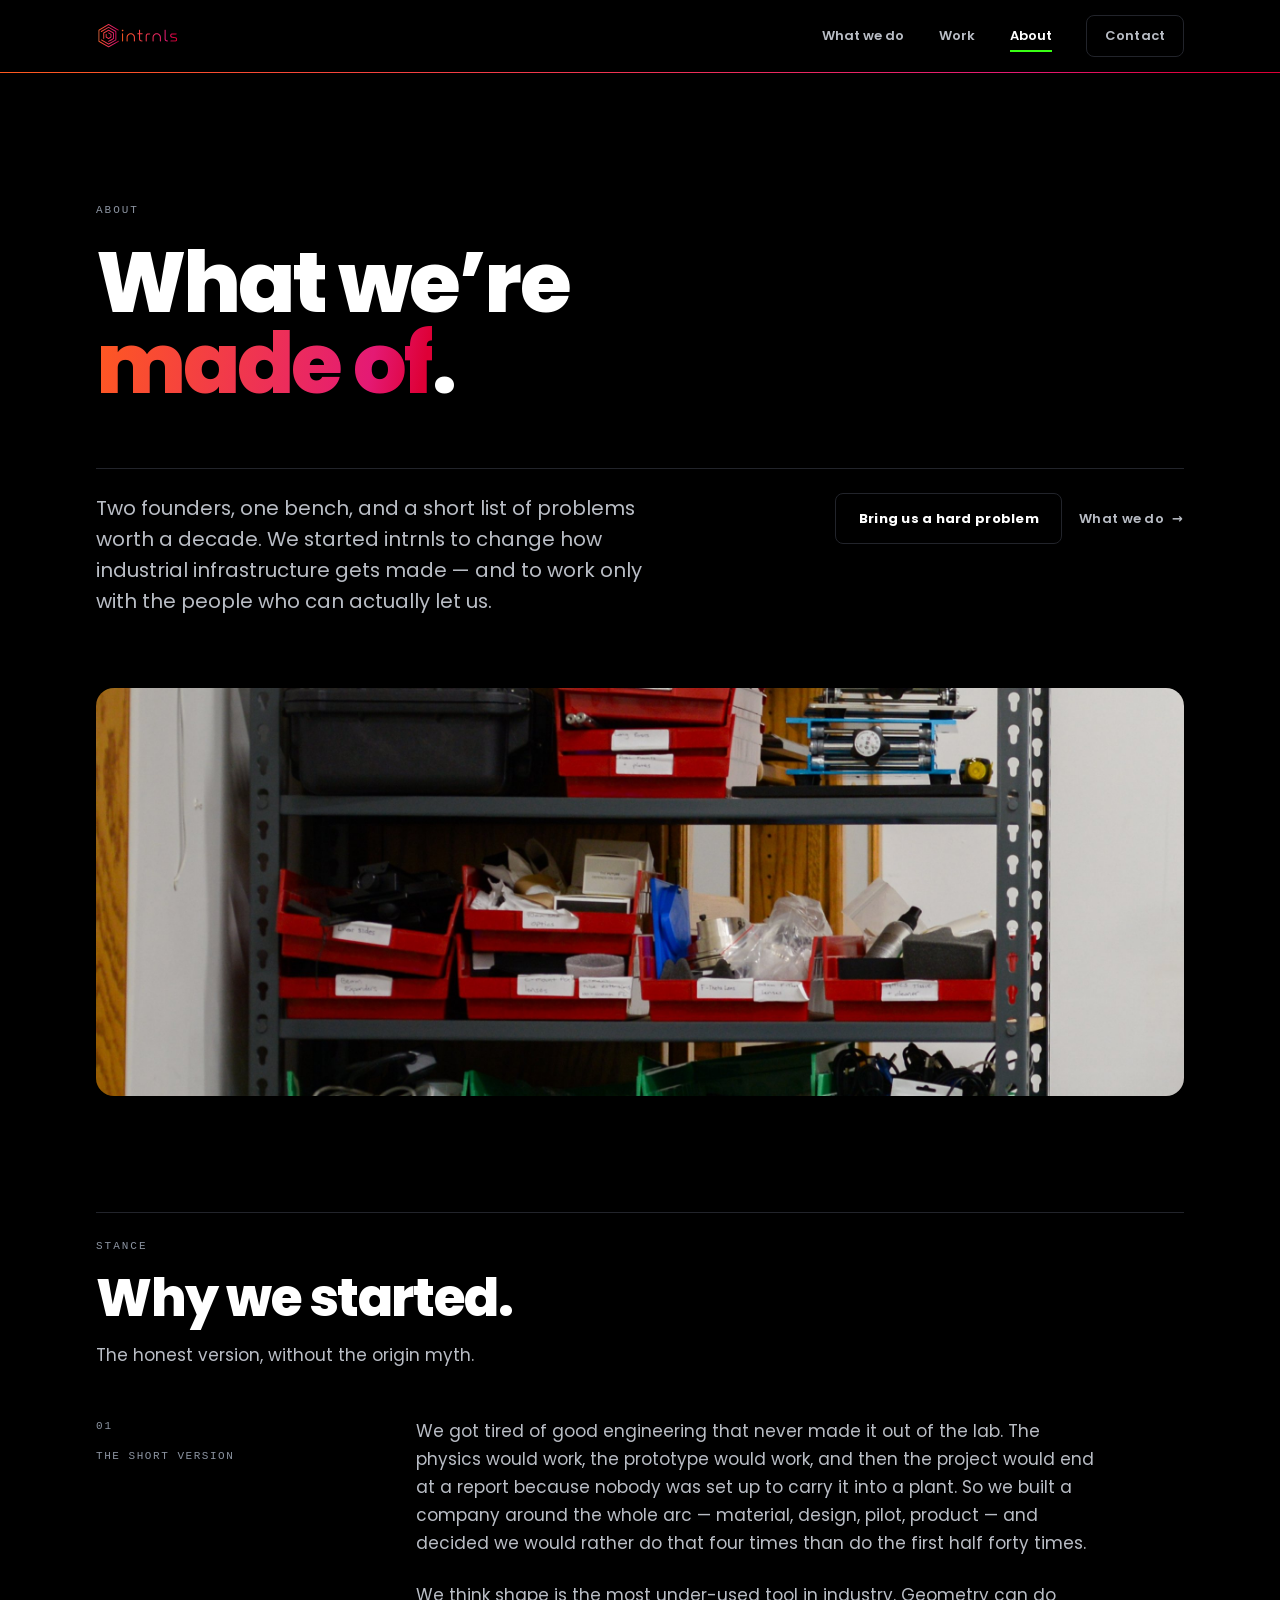
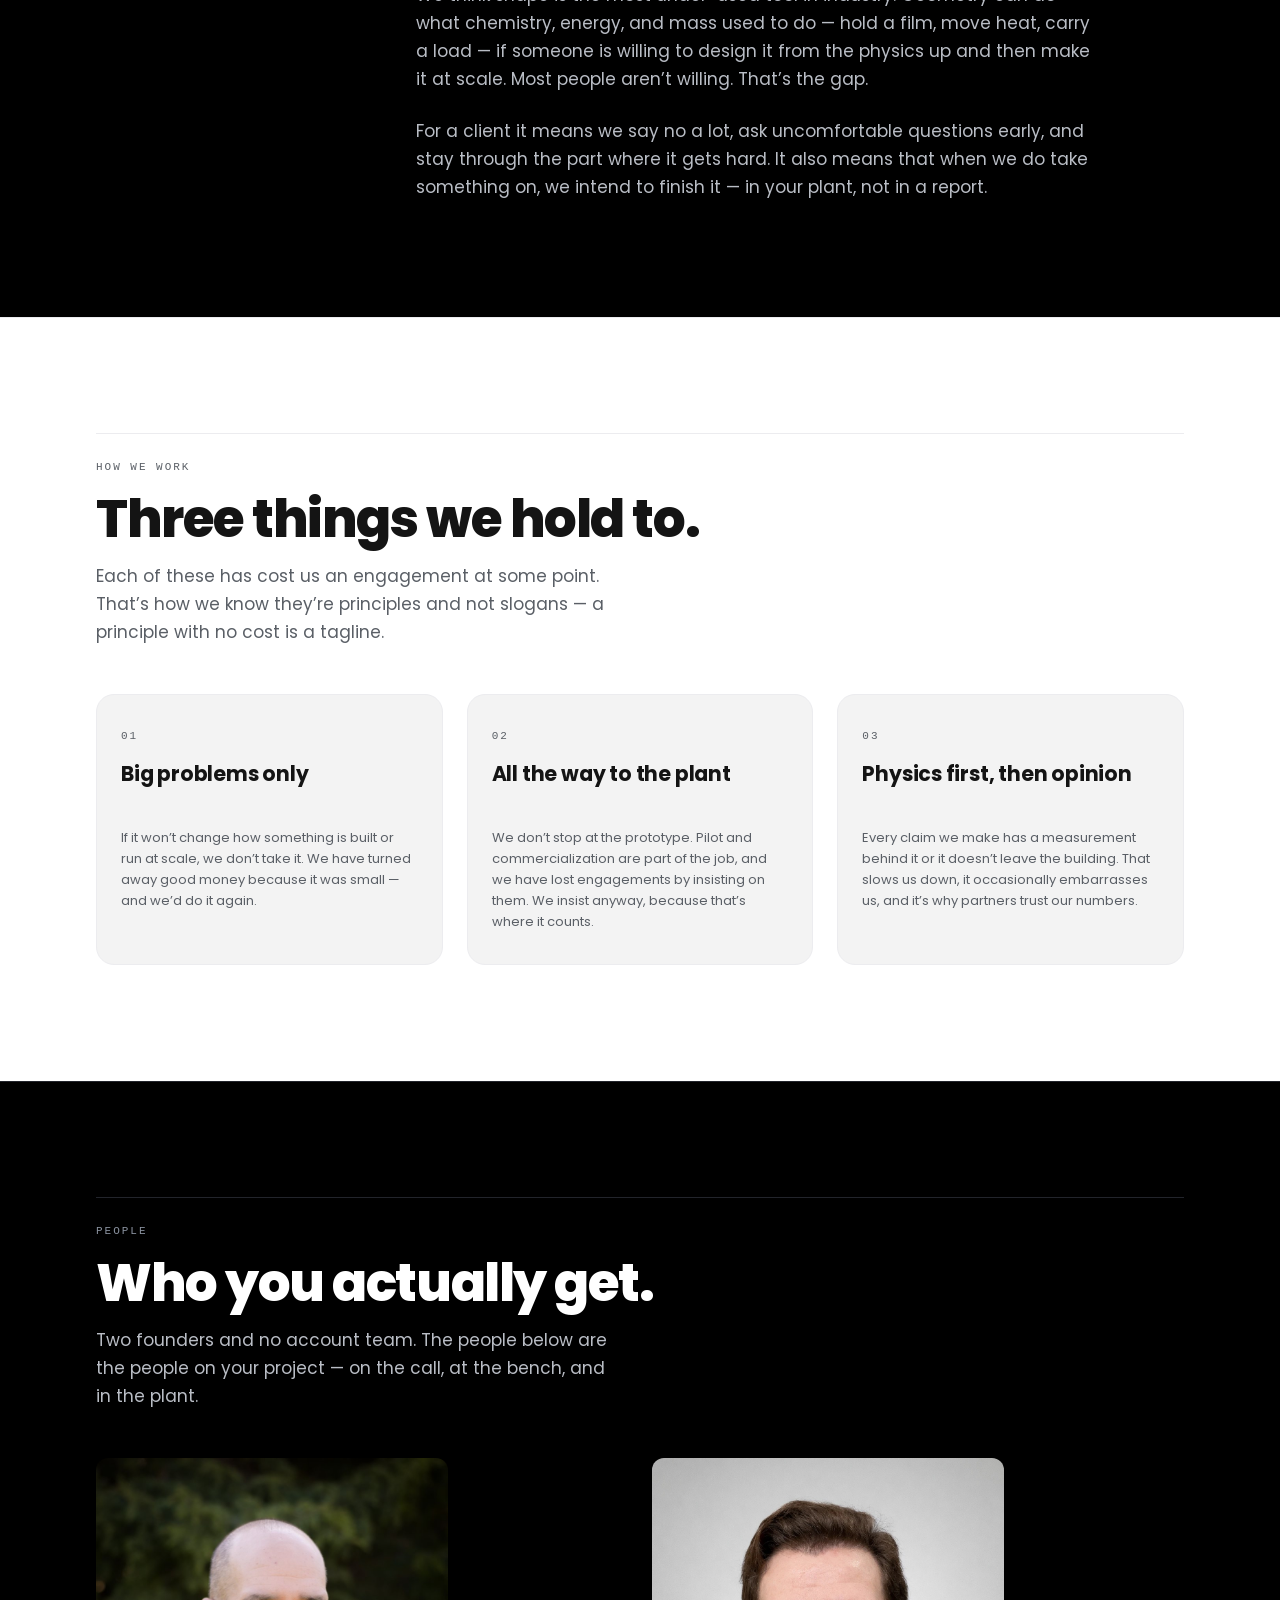
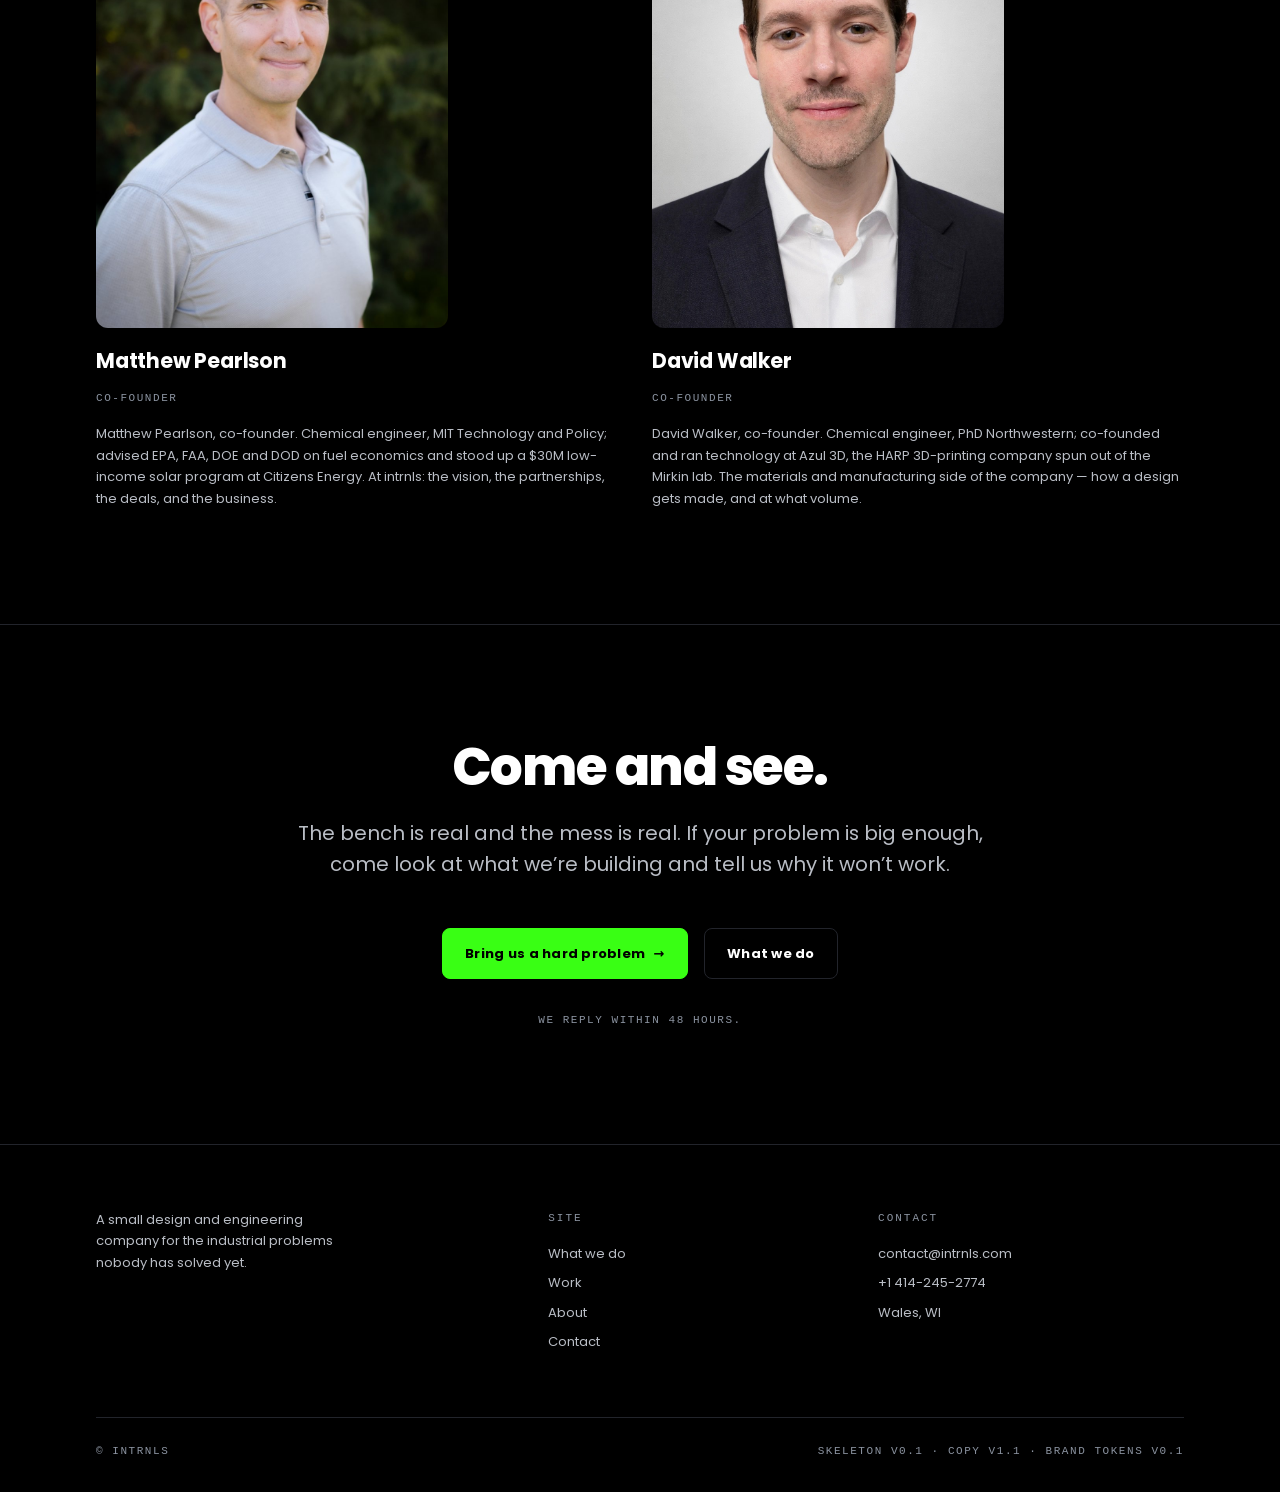
==== web/about.html @ 1e553afd "Initial commit: intrnls.com marketing site, split from printfoam/printer-hacking Split out on 2026-0" ====
<!doctype html>
<html lang="en" data-ground="lab">
<head>
<meta charset="utf-8">
<meta name="viewport" content="width=device-width, initial-scale=1">
<title data-slot="page-title">About — intrnls</title>
<meta name="description" data-slot="meta-description" content="intrnls is a two-founder design and engineering company in Wisconsin. We exist to change how industrial infrastructure is made, one very hard problem at a time.">
<!-- OPEN GRAPH, per-page half. Mirrors the <title> and the meta description
     directly above, word for word: two sources for one sentence drift apart, and
     the link preview is the copy nobody re-reads. The shared half (og:image,
     og:type, twitter:card) is in the include below.
     ⚠ og:url is ABSOLUTE and the domain is an ASSUMPTION — see the include. -->
<meta property="og:title" content="About — intrnls">
<meta property="og:description" content="intrnls is a two-founder design and engineering company in Wisconsin. We exist to change how industrial infrastructure is made, one very hard problem at a time.">
<meta property="og:url" content="https://intrnls.com/about.html">
<!-- @include:head-common -->
<!-- GENERATED BLOCK — edits here are overwritten. One source:
     web/_include/head-common.html, then  python3 web/_include/sync.py  .
     Per-page <title> and <meta name="description"> live in the page ABOVE the
     marker, because they are per-page by definition. -->
<meta name="color-scheme" content="dark light">

<!-- OPEN GRAPH — LIVE as of 2026-08-20. The card is real art now (img/og-card.jpg,
     1200x630: the same bench photograph as the Home hero, cropped to 1.91:1), so the
     block is no longer a claim we cannot stand behind.
     SPLIT, deliberately: og:title / og:description / og:url are PER PAGE and live in
     each page's <head> ABOVE the include marker, next to <title> and
     <meta name="description">, which they mirror word for word. Only the parts that
     are genuinely the same on every page are here. Do not move the per-page half into
     this partial — every page would then share Home's title in every link preview.
     ⚠ ABSOLUTE URL, UNCONFIRMED DOMAIN. og:image and og:url must be absolute — a
     relative path is not fetchable by Slack, iMessage or LinkedIn. We do not have a
     domain yet; https://intrnls.com/ is the assumption. If the site ships anywhere
     else, THESE MUST BE CORRECTED — here and in the og:url on all six pages
     (grep -rn 'https://intrnls.com' web/) — or every link preview breaks. -->
<meta property="og:type" content="website">
<meta property="og:site_name" content="intrnls">
<meta property="og:locale" content="en_US">
<meta property="og:image" content="https://intrnls.com/img/og-card.jpg">
<meta property="og:image:width" content="1200">
<meta property="og:image:height" content="630">
<meta property="og:image:alt" content="Close-up of a bench rig: a white flexible shaft coupling joins a polished steel shaft to a stack of precision bearings, a green circuit board out of focus behind.">
<meta name="twitter:card" content="summary_large_image">

<!-- Favicon: the real mark (Artboard 5, operator-supplied 2026-08-20), replacing
     the placeholder gradient tile. Browser chrome, not a page surface, so it
     does not count against the one-logo-per-surface rule. External file (not
     inlined like the header lockup) — no currentColor need, it never sits on
     the page's own background. -->
<link rel="icon" type="image/svg+xml" href="img/favicon.svg">

<!-- One line, deliberately blocking and inline: marks the document as scripted BEFORE
     first paint, so the CSS can show a working stacked nav (instead of a Menu button
     that does nothing) when JavaScript is off. Nothing else runs inline. -->
<script>document.documentElement.classList.add('js')</script>

<!-- Tokens first, site second. tokens.css is a VERBATIM sync of brand/tokens.css —
     re-sync it, never edit it here. site.css declares no palette of its own. -->
<link rel="stylesheet" href="css/tokens.css">
<link rel="stylesheet" href="css/site.css">
<link rel="preload" as="font" type="font/woff2" href="fonts/poppins-latin-800.woff2" crossorigin>

<!-- The site's only global script: the mobile menu. Deferred, and nothing on any page
     needs it to render, read or be navigated. -->
<script src="js/site.js" defer></script>
<!-- /@include:head-common -->
</head>

<!--
  ===========================================================================
  intrnls.com — ABOUT. Art direction: web/README.md.
  GROUND: Lab (black) — an assertion of stance, and portraits are dramatic on
  black (§2). ONE gradient moment: the hero headline. ONE ground flip: the
  "How we work" band (Cashmere) — it is the page's breath and the one section
  that is read rather than looked at. ONE filled green: the CTA button.

  THE HONESTY RULE (§7): the PORTRAITS are still FACT slots and stay visibly
  reserved — a stock portrait on an About page is the most embarrassing possible
  version of this mistake. The two NAMES and ROLES are no longer reserved: copy
  deck v1.1 states both inside the bios it wrote, so they are the deck's facts,
  not stand-ins. See the comment above the People grid.
  ===========================================================================
-->
<body>

<!-- @include:header nav=about -->
<!-- GENERATED BLOCK — edits here are overwritten. The one source for the skip link,
     the header and the primary nav is web/_include/header.html; change it there and
     run  python3 web/_include/sync.py  to push it into every page. -->
<a class="skip" href="#main">Skip to content</a>

<header class="site-head">
  <div class="container head-bar">
    <!-- THE ONE LOGO ON THIS SURFACE. Real lockup, operator-supplied 2026-08-20
         (intrnls_logos.zip, Artboard 3) — replaces the typeset stand-in. Inlined
         (not <img src>) because its keyline stroke is set to currentColor so ONE
         file works on both Lab and Cashmere headers: .brand sets color:var(--fg),
         the SVG inherits it, no second asset or CSS toggle needed. Source of
         record + the other 4 artboards: design/incoming-photos/logos-source/.
         svg is aria-hidden — the parent link's aria-label carries the accessible
         name, so nothing announces the mark twice. -->
    <a class="brand" href="index.html" aria-label="intrnls — home" data-nav="home"><svg aria-hidden="true" xmlns="http://www.w3.org/2000/svg" xmlns:xlink="http://www.w3.org/1999/xlink" viewBox="0 0 540 180"><defs><style>.cls-1{fill:none;stroke-width:0px}.cls-2{clip-path:url(#clippath-1)}.cls-3{fill:url(#New_Gradient_Swatch_1-2);stroke-width:7px}.cls-3,.cls-4{stroke:currentColor;stroke-miterlimit:10}.cls-4{fill:url(#New_Gradient_Swatch_1);stroke-width:4px}.cls-5{clip-path:url(#clippath)}</style><clipPath id="clippath"><path class="cls-1" d="M80.93,13.14c-.52,0-1.04.13-1.5.4L17.08,49.54c-.93.53-1.5,1.53-1.5,2.6v72c0,1.07.57,2.06,1.5,2.6l62.35,36c.91.53,2.09.53,3,0l62.35-36c1.43-.83,1.93-2.67,1.1-4.1-.83-1.43-2.66-1.93-4.1-1.1l-60.85,35.13-59.35-34.27V53.87l59.35-34.27,60.85,35.13c1.43.83,3.27.33,4.1-1.1.83-1.43.33-3.27-1.1-4.1L82.43,13.54c-.46-.27-.98-.4-1.5-.4ZM34.17,112.11c-.26,0-.52.04-.78.1-.77.21-1.42.7-1.82,1.4-.83,1.43-.33,3.27,1.1,4.1l46.77,27c.91.53,2.09.53,3,0l46.77-27c.93-.53,1.5-1.53,1.5-2.6v-54c0-1.07-.57-2.06-1.5-2.6l-46.77-27c-.93-.54-2.07-.53-3,0l-46.77,27c-1.43.83-1.93,2.67-1.1,4.1.4.69,1.05,1.19,1.82,1.4.77.21,1.58.1,2.27-.3l45.27-26.13,43.77,25.27v50.54l-43.77,25.27-45.27-26.13c-.46-.27-.98-.4-1.5-.4ZM80.93,55.58l28.18,16.27v32.54l-29.68,17.13c-1.43.83-1.93,2.67-1.1,4.1.53.93,1.53,1.5,2.6,1.5.52,0,1.04-.14,1.49-.4h0s31.18-18,31.18-18c.93-.53,1.5-1.53,1.5-2.6v-36c0-1.07-.57-2.06-1.5-2.6l-31.18-18c-.93-.54-2.07-.53-3,0l-31.18,18c-.93.53-1.5,1.53-1.5,2.6v36c0,1.65,1.35,3,3,3s3-1.35,3-3v-34.27l28.18-16.27ZM65.35,76.09c-1.65,0-3,1.35-3,3v18c0,1.07.57,2.06,1.5,2.6l15.59,9c.91.53,2.09.53,3,0l15.59-9c.93-.53,1.5-1.53,1.5-2.6v-18c0-1.07-.57-2.06-1.5-2.6l-15.59-9c-1.43-.83-3.27-.33-4.1,1.1-.4.69-.51,1.5-.3,2.28.21.77.7,1.42,1.4,1.82l14.09,8.13v14.54l-12.59,7.27-12.59-7.27v-16.27c0-1.65-1.35-3-3-3Z"/></clipPath><linearGradient id="New_Gradient_Swatch_1" x1="12.58" y1="87.94" x2="149.02" y2="87.94" gradientUnits="userSpaceOnUse"><stop offset="0" stop-color="#ff5a1f"/><stop offset=".8" stop-color="#e41a74"/><stop offset=".95" stop-color="#de0037"/></linearGradient><clipPath id="clippath-1"><path class="cls-1" d="M390.42,79.39c2.79,0,5.45.54,7.89,1.62,2.39,1.05,4.5,2.49,6.28,4.27s3.22,3.9,4.27,6.28c1.07,2.44,1.62,5.1,1.62,7.89v23.4c0,.91.31,1.62,1.01,2.32s1.42,1.02,2.33,1.02c.99,0,1.74-.31,2.45-1.01.7-.7,1.01-1.42,1.01-2.33v-23.4c0-3.73-.71-7.26-2.11-10.49-1.42-3.26-3.35-6.12-5.75-8.52-2.39-2.39-5.26-4.33-8.52-5.75-3.22-1.4-6.75-2.11-10.48-2.11s-7.14.71-10.37,2.11c-3.26,1.42-6.12,3.35-8.52,5.75-2.4,2.4-4.33,5.26-5.75,8.52-1.4,3.22-2.11,6.75-2.11,10.48v23.4c0,.91.31,1.62,1.01,2.32s1.42,1.02,2.33,1.02c.97,0,1.69-.3,2.35-.98.69-.71.99-1.44.99-2.36v-23.4c0-2.8.54-5.46,1.62-7.89,1.05-2.39,2.49-4.5,4.27-6.28,1.78-1.78,3.93-3.22,6.37-4.28,2.47-1.07,5.1-1.61,7.81-1.61ZM335.94,73.19c-2.17,0-4.29.42-6.29,1.24-2.03.83-3.75,1.98-5.27,3.5-1.52,1.52-2.67,3.25-3.5,5.27-.82,2-1.24,4.12-1.24,6.29v33.36c0,.91.31,1.62,1.01,2.32s1.42,1.02,2.33,1.02c.97,0,1.69-.3,2.35-.98.69-.71.99-1.44.99-2.36v-33.36c0-2.39.9-4.62,2.67-6.63l.31-.31c2.01-1.78,4.24-2.68,6.64-2.68h8.88c.93,0,1.66-.31,2.36-.99.67-.66.98-1.38.98-2.35s-.3-1.69-.98-2.35c-.71-.69-1.44-.99-2.36-.99h-8.88ZM223.38,79.39c2.79,0,5.45.54,7.89,1.62,2.39,1.05,4.5,2.49,6.28,4.27s3.22,3.9,4.27,6.28c1.07,2.44,1.62,5.1,1.62,7.89v23.4c0,.91.31,1.62,1.01,2.32s1.42,1.02,2.33,1.02c.99,0,1.74-.31,2.45-1.01.7-.7,1.01-1.42,1.01-2.33v-23.4c0-3.73-.71-7.26-2.11-10.49-1.42-3.26-3.35-6.12-5.75-8.52-2.39-2.39-5.26-4.33-8.52-5.75-3.22-1.4-6.75-2.11-10.48-2.11s-7.14.71-10.37,2.11c-3.26,1.42-6.12,3.35-8.52,5.75-2.4,2.4-4.33,5.26-5.75,8.52-1.4,3.22-2.11,6.75-2.11,10.48v23.4c0,.91.31,1.62,1.01,2.32s1.42,1.02,2.33,1.02c.97,0,1.69-.3,2.35-.98.69-.71.99-1.44.99-2.36v-23.4c0-2.8.54-5.46,1.62-7.89,1.05-2.39,2.49-4.5,4.27-6.28,1.78-1.78,3.93-3.22,6.37-4.28,2.47-1.07,5.1-1.61,7.81-1.61ZM170.82,72.59c-.97,0-1.69.3-2.35.98-.68.71-.99,1.47-.99,2.48v46.8c0,.93.31,1.66.99,2.36.66.68,1.38.98,2.35.98.91,0,1.62-.31,2.33-1.01.7-.7,1.01-1.42,1.01-2.33v-46.8c0-.99-.31-1.74-1.02-2.45-.7-.7-1.42-1.01-2.32-1.01ZM170.82,48.47c-1.65,0-2.93.5-4.03,1.58-1.08,1.06-1.59,2.3-1.59,3.92s.51,2.9,1.61,4c1.1,1.1,2.38,1.62,4.01,1.62,1.55,0,2.78-.51,3.88-1.62,1.1-1.1,1.62-2.37,1.62-4s-.5-2.86-1.59-3.92c-1.1-1.08-2.35-1.58-3.91-1.58ZM481.97,118.91c-.91,0-1.62.31-2.33,1.01-.7.7-1.01,1.46-1.01,2.45,0,.91.31,1.62,1.01,2.32s1.42,1.02,2.33,1.02h25.56c1.95,0,3.76-.36,5.55-1.11,1.77-.74,3.34-1.8,4.7-3.15,1.35-1.35,2.36-2.87,3.07-4.65.72-1.8,1.07-3.59,1.07-5.48s-.31-3.52-.91-5.12c-.61-1.6-1.47-3.04-2.55-4.28-1.07-1.23-2.37-2.25-3.87-3.05-1.5-.8-3.18-1.34-4.99-1.6l-19.8-2.42c-1.74-.29-3.28-1.14-4.44-2.45-1.21-1.35-1.84-3.03-1.84-4.85,0-2.05.79-3.92,2.29-5.42,1.49-1.49,3.37-2.28,5.41-2.28h23.76c1.01,0,1.78-.31,2.48-.99.68-.66.98-1.38.98-2.35s-.3-1.69-.98-2.35c-.71-.69-1.47-.99-2.48-.99h-23.76c-1.99,0-3.87.37-5.59,1.1-1.72.73-3.24,1.76-4.5,3.06-1.3,1.33-2.36,2.91-3.15,4.68-.76,1.7-1.14,3.56-1.14,5.54,0,1.8.3,3.49.9,5.03.61,1.58,1.46,2.95,2.58,4.21,1.13,1.26,2.48,2.33,4.01,3.18,1.49.82,3.04,1.31,4.75,1.5,3.1.41,6.37.83,9.89,1.26,3.53.44,6.82.86,9.86,1.26l.13.02c1.73.29,3.27,1.14,4.43,2.44,1.21,1.36,1.85,3.04,1.85,4.85,0,2.05-.77,3.9-2.23,5.35-1.46,1.46-3.35,2.23-5.47,2.23h-25.56ZM444.42,48.47c-.93,0-1.66.31-2.36.99-.68.66-.98,1.38-.98,2.35v57.6c0,2.26.42,4.31,1.27,6.29.86,1.98,2.04,3.74,3.52,5.22,1.48,1.48,3.24,2.67,5.21,3.52,1.98.86,4.03,1.27,6.29,1.27h2.4c.97,0,1.69-.3,2.35-.98.69-.71.99-1.44.99-2.36,0-1.01-.31-1.78-.99-2.49-.65-.67-1.38-.97-2.35-.97h-2.4c-2.57,0-4.91-.94-6.75-2.72-1.88-1.81-2.87-4.16-2.87-6.78v-57.6c0-.99-.29-1.72-.96-2.39-.66-.66-1.4-.95-2.39-.95ZM268.98,72.59c-.91,0-1.62.31-2.33,1.01-.7.7-1.01,1.46-1.01,2.45,0,.91.31,1.62,1.01,2.32s1.42,1.02,2.33,1.02h7.58v30.02c0,2.23.43,4.34,1.27,6.29.85,1.97,2.03,3.7,3.49,5.13,1.49,1.45,3.25,2.63,5.24,3.49,1.98.86,4.03,1.27,6.29,1.27h3c.99,0,1.72-.29,2.39-.96.66-.66.95-1.4.95-2.38,0-.93-.31-1.66-.99-2.37-.65-.67-1.38-.97-2.35-.97h-3c-2.6,0-4.93-.96-6.74-2.77-1.81-1.8-2.76-4.13-2.76-6.73v-30.02h13.22c.97,0,1.69-.3,2.35-.98.69-.71.99-1.44.99-2.36,0-1.01-.31-1.78-.99-2.48-.65-.67-1.38-.98-2.35-.98h-13.22v-20.78c0-.97-.3-1.69-.98-2.35-.71-.68-1.47-.99-2.48-.99-.93,0-1.66.31-2.36.99-.68.66-.98,1.38-.98,2.35v20.78h-7.58Z"/></clipPath><linearGradient id="New_Gradient_Swatch_1-2" x1="160.51" y1="87.33" x2="526.6" y2="87.33" xlink:href="#New_Gradient_Swatch_1"/></defs><g class="cls-5"><rect class="cls-4" x="12.58" y="10.68" width="136.44" height="154.52"/></g><g class="cls-2"><rect class="cls-3" x="160.51" y="29.45" width="366.09" height="115.77"/></g></svg></a>

    <button class="nav-toggle" id="navToggle" aria-expanded="false" aria-controls="primary-nav">
      <span class="bars" aria-hidden="true"><i></i><i></i><i></i></span>
      <span>Menu</span>
    </button>

    <nav class="nav" id="primary-nav" aria-label="Primary">
      <a href="what-we-do.html" data-nav="what-we-do">What we do</a>
      <!-- WORK IS IN THE NAV — operator decision, 2026-08-16. It was hidden per README §1
           (three empty cards read worse than no page), but hiding it from the nav alone was
           incoherent: the Home hero, the Home section link and the footer all still pointed
           here, and Home previews the same empty cards. Consistency beat concealment — show
           it and own that it is thin. The cards stay reserved until a partner clears them.
           Art director's note: flip this to FIRST in the order once three are cleared. -->
      <a href="work.html" data-nav="work">Work</a>
      <a href="about.html" data-nav="about" aria-current="page">About</a>
      <!-- Deliberately btn-line, not btn-go: the filled acid green is reserved for the
           page's primary action so the hero/CTA button stays the hottest thing on screen. -->
      <a class="btn btn-line" href="contact.html" data-nav="contact">Contact</a>
    </nav>
  </div>
</header>
<!-- /@include:header -->

<!-- tabindex="-1" so the skip link actually MOVES focus, not just the scroll
     position: Chrome and Firefox will forward focus to a non-focusable anchor
     target, Safari will not. No ring appears — the ring is :focus-visible. -->
<main id="main" tabindex="-1">

  <!-- ======================= HERO ======================= -->
  <section class="hero" aria-labelledby="hero-h">
    <div class="container">
      <span class="kicker" data-slot="hero-eyebrow">About</span>

      <!-- The page's ONE gradient moment: two words, display size, inside the h1. -->
      <h1 class="h1" id="hero-h" data-slot="hero-headline">
        What we&rsquo;re<br class="brk"> <span class="grad">made of</span>.
      </h1>

      <div class="hero-foot">
        <p class="lede" data-slot="hero-standfirst">
          Two founders, one bench, and a short list of problems worth a decade. We started
          intrnls to change how industrial infrastructure gets made &mdash; and to work only
          with the people who can actually let us.
        </p>
        <div class="hero-actions">
          <a class="btn btn-line" href="contact.html">Bring us a hard problem</a>
          <a class="btn btn-text" href="what-we-do.html">What we do <span class="arw" aria-hidden="true">&rarr;</span></a>
        </div>
      </div>
    </div>
  </section>

  <!-- THE ROOM WHERE IT HAPPENS, with the mess in it — which is what the slot asked
       for and what this frame is: labelled bins, not a styled bench. Below the fold,
       so it is lazy. ⚠ re-crops to 4:3 under 640px; the shelving survives it. -->
  <div class="container">
    <img class="hero-media" src="img/studio-about.jpg" width="2400" height="900"
         loading="lazy" decoding="async"
         alt="Grey steel shelving in the shop, stacked with red and green parts bins hand-labelled &lsquo;linear slides&rsquo;, &lsquo;beam expanders&rsquo;, &lsquo;F-theta lens&rsquo; and &lsquo;optics tissue&rsquo;, alongside cased equipment and coiled cables.">
  </div>

  <!-- ======================= STANCE ======================= -->
  <section class="band" aria-labelledby="stance-h">
    <div class="container">
      <div class="sec-head">
        <div>
          <span class="kicker">Stance</span>
          <h2 class="h2" id="stance-h" data-slot="stance-headline">Why we started.</h2>
          <p class="deck" data-slot="stance-deck">
            The honest version, without the origin myth.
          </p>
        </div>
      </div>

      <div class="split">
        <div class="split-label">
          <span class="idx">01</span>
          <p class="meta" data-slot="stance-label">The short version</p>
        </div>
        <div class="prose">
          <p data-slot="stance-body-1">
            We got tired of good engineering that never made it out of the lab. The physics would
            work, the prototype would work, and then the project would end at a report because
            nobody was set up to carry it into a plant. So we built a company around the whole arc
            &mdash; material, design, pilot, product &mdash; and decided we would rather do that
            four times than do the first half forty times.
          </p>
          <p data-slot="stance-body-2">
            We think shape is the most under-used tool in industry. Geometry can do what
            chemistry, energy, and mass used to do &mdash; hold a film, move heat, carry a load
            &mdash; if someone is willing to design it from the physics up and then make it at
            scale. Most people aren&rsquo;t willing. That&rsquo;s the gap.
          </p>
          <p data-slot="stance-body-3">
            For a client it means we say no a lot, ask uncomfortable questions early, and stay
            through the part where it gets hard. It also means that when we do take something on,
            we intend to finish it &mdash; in your plant, not in a report.
          </p>
        </div>
      </div>
    </div>
  </section>

  <!-- ======================= HOW WE WORK — THE ONE GROUND FLIP ======================= -->
  <!-- Cashmere. The one section on this page that is read rather than looked at,
       and the long black page's breath. Exactly one flip — do not add a second. -->
  <section class="band" data-ground="cashmere" aria-labelledby="how-h">
    <div class="container">
      <div class="sec-head">
        <div>
          <span class="kicker">How we work</span>
          <h2 class="h2" id="how-h" data-slot="how-headline">Three things we hold to.</h2>
          <p class="deck" data-slot="how-deck">
            Each of these has cost us an engagement at some point. That&rsquo;s how we know
            they&rsquo;re principles and not slogans &mdash; a principle with no cost is a
            tagline.
          </p>
        </div>
      </div>

      <div class="cards">
        <article class="card">
          <span class="idx">01</span>
          <h3 class="h3" data-slot="how-1-title">Big problems only</h3>
          <p data-slot="how-1-body">
            If it won&rsquo;t change how something is built or run at scale, we don&rsquo;t take
            it. We have turned away good money because it was small &mdash; and we&rsquo;d do it
            again.
          </p>
        </article>
        <article class="card">
          <span class="idx">02</span>
          <h3 class="h3" data-slot="how-2-title">All the way to the plant</h3>
          <p data-slot="how-2-body">
            We don&rsquo;t stop at the prototype. Pilot and commercialization are part of the job,
            and we have lost engagements by insisting on them. We insist anyway, because
            that&rsquo;s where it counts.
          </p>
        </article>
        <article class="card">
          <span class="idx">03</span>
          <h3 class="h3" data-slot="how-3-title">Physics first, then opinion</h3>
          <p data-slot="how-3-body">
            Every claim we make has a measurement behind it or it doesn&rsquo;t leave the
            building. That slows us down, it occasionally embarrasses us, and it&rsquo;s why
            partners trust our numbers.
          </p>
        </article>
      </div>
    </div>
  </section>

  <!-- ======================= PEOPLE ======================= -->
  <section class="band" aria-labelledby="people-h">
    <div class="container">
      <div class="sec-head">
        <div>
          <span class="kicker">People</span>
          <h2 class="h2" id="people-h" data-slot="people-headline">Who you actually get.</h2>
          <p class="deck" data-slot="people-deck">
            Two founders and no account team. The people below are the people on your project
            &mdash; on the call, at the bench, and in the plant.
          </p>
        </div>
      </div>

      <!-- Two portraits, 3:4, both now real photographs.
           ⚠ THEY DO NOT MATCH, and nothing here pretends otherwise. Matthew's is
           outdoors, warm, foliage behind, polo shirt; David's is an indoor studio
           headshot, grey seamless, navy suit — and David's file is 432x576, which is
           only ~1.2x the ~352px slot instead of 2x, so it is the softer of the two on
           a retina screen. What IS controlled is the frame: identical class, identical
           3:4 ratio, identical 22rem cap, identical radius, same distance to the name
           below. The difference then reads as two photographs taken on two days, which
           is true, rather than as a layout that broke. Do not retouch or recolour one
           to match the other; one session with a camera fixes it properly, and until
           then the honest version is the one that ships (README §7).
           NAME and ROLE were reserved fact slots in the skeleton and are now filled,
           because copy deck v1.1 states both inside the bio it wrote ("Matthew Pearlson,
           co-founder." / "David Walker, co-founder."): the fact is the deck's, not ours,
           and a reserved NAME chip sitting above a bio that names the person reads as a
           bug. The bios themselves are verbatim. UX-ENGINEER JUDGEMENT CALL, flagged in
           the handover — revert to a .slot-tag on two lines if the copywriter disagrees.
           The name is an h3 rather than a chip because a person card's name is its
           heading; it sits under the section h2, so the heading order still has no jump.
           Add a third .work-item for a third person; the grid below 720px stacks. -->
      <div class="gallery">
        <article class="work-item">
          <img class="shot-portrait" src="img/portrait-matthew.jpg" width="900" height="1200"
               loading="lazy" decoding="async"
               alt="Matthew Pearlson, photographed outdoors in a pale grey polo shirt against dark evergreen foliage, turned slightly to camera.">
          <h3 class="h3" data-slot="person-1-name">Matthew Pearlson</h3>
          <span class="meta" data-slot="person-1-role">Co-founder</span>
          <p data-slot="person-1-bio">
            Matthew Pearlson, co-founder. Chemical engineer, MIT Technology and Policy; advised
            EPA, FAA, DOE and DOD on fuel economics and stood up a $30M low-income solar program
            at Citizens Energy. At intrnls: the vision, the partnerships, the deals, and the
            business.
          </p>
        </article>

        <article class="work-item">
          <!-- 1024x1365, replacing the 432x576 file — operator-supplied 2026-08-20.
               Same crop/frame as the first version, just the real resolution this
               slot always wanted. -->
          <img class="shot-portrait" src="img/portrait-david.jpg" width="1024" height="1365"
               loading="lazy" decoding="async"
               alt="David Walker, photographed in a studio against a plain grey background, in a navy suit jacket over an open white shirt.">
          <h3 class="h3" data-slot="person-2-name">David Walker</h3>
          <span class="meta" data-slot="person-2-role">Co-founder</span>
          <p data-slot="person-2-bio">
            David Walker, co-founder. Chemical engineer, PhD Northwestern; co-founded and ran
            technology at Azul 3D, the HARP 3D-printing company spun out of the Mirkin lab. The
            materials and manufacturing side of the company &mdash; how a design gets made, and at
            what volume.
          </p>
        </article>
      </div>
    </div>
  </section>

  <!-- ======================= CTA ======================= -->
  <section class="band cta" aria-labelledby="cta-h">
    <div class="container">
      <h2 class="h2" id="cta-h" data-slot="cta-headline">Come and see.</h2>
      <p class="lede" data-slot="cta-body">
        The bench is real and the mess is real. If your problem is big enough, come look at what
        we&rsquo;re building and tell us why it won&rsquo;t work.
      </p>
      <div class="cta-actions">
        <!-- THE page's one filled green. -->
        <a class="btn btn-go" href="contact.html">Bring us a hard problem <span class="arw" aria-hidden="true">&rarr;</span></a>
        <a class="btn btn-line" href="what-we-do.html">What we do</a>
      </div>
      <!-- A REAL COMMITMENT — see index.html. Same wording on all five CTA bands. -->
      <p class="fineprint" data-slot="cta-fineprint">We reply within 48 hours.</p>
    </div>
  </section>

</main>

<!-- @include:footer -->
<!-- GENERATED BLOCK — edits here are overwritten. One source: web/_include/footer.html,
     then  python3 web/_include/sync.py  .
     NO WORDMARK and no brand heading — the header carries the one logo on this
     surface and the copyright line already names the company (web/README.md §8). -->
<footer class="site-foot">
  <div class="container">
    <div class="foot-grid">
      <div>
        <p class="foot-lede" data-slot="foot-lede">
          A small design and engineering company for the industrial problems nobody has
          solved yet.
        </p>
      </div>
      <div>
        <h2>Site</h2>
        <ul>
          <li><a href="what-we-do.html">What we do</a></li>
          <!-- Work stays out of the header nav but is reachable here and from the Home
               teaser, so the page is not orphaned while it fills up. -->
          <li><a href="work.html">Work</a></li>
          <li><a href="about.html">About</a></li>
          <li><a href="contact.html">Contact</a></li>
        </ul>
      </div>
      <div>
        <h2>Contact</h2>
        <!-- REAL FACTS, operator-supplied 2026-08-19. The tel: href is E.164 so it
             dials from a phone; the visible text stays in the form he wrote it.
             Never replace one of these with an invented value — delete it instead. -->
        <ul>
          <li><a href="mailto:contact@intrnls.com">contact@intrnls.com</a></li>
          <li><a href="tel:+14142452774">+1 414-245-2774</a></li>
          <li>Wales, WI</li>
        </ul>
      </div>
      <!-- NO "ELSEWHERE" COLUMN. The operator gave no social accounts, so the column
           and its heading are gone rather than standing empty; .foot-grid is three
           columns to match. Re-adding it is this block plus the column count. -->
    </div>
    <div class="foot-rule">
      <span>&copy; intrnls</span>
      <!-- True about the artefact, not a claim about the company. Copy deck v1.1 is
           landed; the fact slots it reserves are still open — see the punch list in
           web/README.md §13. -->
      <span class="right">Skeleton v0.1 &middot; copy v1.1 &middot; brand tokens v0.1</span>
    </div>
  </div>
</footer>
<!-- /@include:footer -->

</body>
</html>
---- web/css/tokens.css ----
/* ============================================================================
   intrnls — brand design tokens  ·  v0.1  (proposed, pending Matthew+David sign-off)
   CANONICAL SOURCE: intrnls-graphic-identity/tokens/tokens.css
   Consumers (DLH, printer-hacking) SYNC this file — never fork or re-declare it.
   Doctrine + rationale: ../PALETTE.md
   ----------------------------------------------------------------------------
   Ground truth = this repo + the intrnls.com hero. One gradient, two grounds,
   one outlaw accent (acid green). NO cyan. NO amber.
   ============================================================================ */

:root {
  /* ---- brand primitives (never change these hexes) ---- */
  --intrnls-orange:  #FF5A1F;   /* gradient start · hero · action        */
  --intrnls-magenta: #E41A74;   /* the ONE pink — logo magenta            */
  --intrnls-crimson: #DE0037;   /* gradient end · warn/critical · trail   */
  --intrnls-green:   #39FF14;   /* acid green — go / alive / the accent   */
  --intrnls-black:   #000000;   /* "Lab" ground                           */
  --intrnls-white:   #FFFFFF;   /* "Cashmere" ground                      */

  /* the signature. warm→cool, orange leads, crimson trails. */
  --intrnls-gradient: linear-gradient(100deg,
      #FF5A1F 0%, #E41A74 80%, #DE0037 95%);
  /* vertical variant for tall surfaces (e.g. card backs) */
  --intrnls-gradient-v: linear-gradient(158deg,
      #FF5A1F 0%, #E41A74 56%, #DE0037 100%);

  /* ---- neutrals (warm-biased greys, chosen not defaulted) ---- */
  --intrnls-ink:     #141414;   /* text on Cashmere            */
  --intrnls-slate:   #5A5F66;   /* secondary text / quiet      */
  --intrnls-muted:   #8B8F98;   /* labels / captions           */
  --intrnls-hair:    #ECECEF;   /* hairlines on white          */
  --intrnls-panel:   #0E0E12;   /* raised panel on Lab         */
  --intrnls-edge:    #22242B;   /* hairlines on black          */

  /* ---- semantic state (in-palette; NEVER color-alone — pair with glyph+label) ---- */
  --intrnls-state-go:       var(--intrnls-green);    /* live / confirmed / on   */
  --intrnls-state-warn:     var(--intrnls-orange);   /* caution / staged        */
  --intrnls-state-critical: var(--intrnls-crimson);  /* error / armed / E-stop  */
  --intrnls-state-idle:     var(--intrnls-muted);    /* unknown / blocked       */

  /* ---- type ---- */
  --intrnls-font-display: 'Cera Pro', 'Poppins', system-ui, sans-serif;
  --intrnls-font-body:    'Cera Pro', 'Poppins', system-ui, sans-serif;
  --intrnls-font-mono:    ui-monospace, 'SFMono-Regular', Consolas, Menlo, monospace;

  /* ---- RETIRED — do not use (kept named so linters can flag them) ---- */
  --intrnls-DEPRECATED-cyan:  #22F0FF;  /* Miami-Vice drift — in no brand asset  */
  --intrnls-DEPRECATED-amber: #FFB515;  /* Squarespace theme leak — not brand    */
}

/* ============================================================================
   GROUNDS — apply one to a surface. Style components through --bg/--fg/--accent,
   never against a raw hex. Default (no attribute) = Cashmere (light).
   ============================================================================ */

:root,
[data-ground="cashmere"] {
  --bg:       var(--intrnls-white);
  --fg:       var(--intrnls-ink);
  --fg-quiet: var(--intrnls-slate);
  --fg-muted: var(--intrnls-muted);
  --hairline: var(--intrnls-hair);
  --accent:   var(--intrnls-magenta);   /* single accent moment on light */
  --gradient: var(--intrnls-gradient);
  --go:       var(--intrnls-green);
}

[data-ground="lab"] {
  --bg:       var(--intrnls-black);
  --fg:       var(--intrnls-white);
  --fg-quiet: #B9BDC5;
  --fg-muted: #8B93A0;
  --hairline: var(--intrnls-edge);
  --accent:   var(--intrnls-green);      /* on black, acid green carries it */
  --gradient: var(--intrnls-gradient);
  --go:       var(--intrnls-green);
}

/* Gradient text helper (works on either ground). */
.intrnls-gradient-text {
  background: var(--intrnls-gradient);
  -webkit-background-clip: text;
  background-clip: text;
  color: transparent;
  -webkit-text-fill-color: transparent;
}
---- web/css/site.css ----
/* ============================================================================
   intrnls.com — marketing site stylesheet
   ----------------------------------------------------------------------------
   PALETTE: none declared here. Every colour in this file resolves to a variable
   from css/tokens.css (a verbatim sync of brand/tokens.css). There is no raw hex
   below this line — check it with:  grep -nE "#[0-9a-fA-F]{3,8}" web/css/site.css
   Derived values use color-mix() over token variables ONLY, never a new hue.

   GROUND: set with data-ground="lab" | "cashmere" on <html> (page ground) or on
   any <section> (a band that flips ground). One flip per page, maximum.
   ============================================================================ */

/* ---------------------------------------------------------------------------
   1. TYPE — self-hosted, no CDN, works offline.
   Cera Pro is the owned display face and is NOT redistributed here; when the
   licensed files land, drop them in web/fonts/ and add the @font-face blocks
   ABOVE these — the stack already prefers 'Cera Pro'.

   ⚠ DEPLOY: Poppins is licensed under the SIL Open Font License 1.1, which
   requires the licence to travel WITH the font files. The copyright notice is
   inside each .woff2, but the licence text is NOT — it lives only in
   web/fonts/OFL.txt. Copying the web/ tree satisfies this automatically; an
   asset-graph build that emits only referenced files would silently drop it.
   Ship web/fonts/OFL.txt with the fonts. It costs 4 KB.
   Inventory + reasoning: THIRD-PARTY-NOTICES.md.
   --------------------------------------------------------------------------- */
@font-face{font-family:'Poppins';font-style:normal;font-weight:400;font-display:swap;
  src:url('../fonts/poppins-latin-400.woff2') format('woff2');
  unicode-range:U+0000-00FF,U+0131,U+0152-0153,U+02BB-02BC,U+02C6,U+02DA,U+02DC,U+2000-206F,U+2074,U+20AC,U+2122,U+2191,U+2193,U+2212,U+2215,U+FEFF,U+FFFD;}
@font-face{font-family:'Poppins';font-style:normal;font-weight:500;font-display:swap;
  src:url('../fonts/poppins-latin-500.woff2') format('woff2');
  unicode-range:U+0000-00FF,U+0131,U+0152-0153,U+02BB-02BC,U+02C6,U+02DA,U+02DC,U+2000-206F,U+2074,U+20AC,U+2122,U+2191,U+2193,U+2212,U+2215,U+FEFF,U+FFFD;}
@font-face{font-family:'Poppins';font-style:normal;font-weight:600;font-display:swap;
  src:url('../fonts/poppins-latin-600.woff2') format('woff2');
  unicode-range:U+0000-00FF,U+0131,U+0152-0153,U+02BB-02BC,U+02C6,U+02DA,U+02DC,U+2000-206F,U+2074,U+20AC,U+2122,U+2191,U+2193,U+2212,U+2215,U+FEFF,U+FFFD;}
@font-face{font-family:'Poppins';font-style:normal;font-weight:700;font-display:swap;
  src:url('../fonts/poppins-latin-700.woff2') format('woff2');
  unicode-range:U+0000-00FF,U+0131,U+0152-0153,U+02BB-02BC,U+02C6,U+02DA,U+02DC,U+2000-206F,U+2074,U+20AC,U+2122,U+2191,U+2193,U+2212,U+2215,U+FEFF,U+FFFD;}
@font-face{font-family:'Poppins';font-style:normal;font-weight:800;font-display:swap;
  src:url('../fonts/poppins-latin-800.woff2') format('woff2');
  unicode-range:U+0000-00FF,U+0131,U+0152-0153,U+02BB-02BC,U+02C6,U+02DA,U+02DC,U+2000-206F,U+2074,U+20AC,U+2122,U+2191,U+2193,U+2212,U+2215,U+FEFF,U+FFFD;}

/* ---------------------------------------------------------------------------
   2. SITE SCALE — spacing, type, measure. No colour here.
   Type is in rem with NO px font-size on <html>, so browser zoom and the user's
   own default font size both work. That is the accessibility text-size control
   on a marketing site; a bespoke A-/A/A+ widget belongs on tool surfaces, not here.
   --------------------------------------------------------------------------- */
:root{
  --container: 1200px;
  --gutter: clamp(1.25rem, 5vw, 3.5rem);

  --s1:.25rem; --s2:.5rem;  --s3:.75rem; --s4:1rem;   --s5:1.5rem;
  --s6:2rem;   --s7:3rem;   --s8:4rem;   --s9:6rem;   --s10:8rem;

  --section-y: clamp(4rem, 9vw, 8rem);

  --t-mono:   .6875rem;                       /* 11px, tracked +.18em, uppercase */
  --t-sm:     .8125rem;
  --t-body:   1.0625rem;
  --t-lede:   clamp(1.125rem, 1.55vw, 1.3125rem);
  --t-h3:     clamp(1.25rem, 1.6vw, 1.4375rem);
  --t-h2:     clamp(2rem, 4.2vw, 3.25rem);
  --t-h1:     clamp(2.625rem, 6.6vw, 5.25rem);

  --r-sm:.5rem; --r-md:.75rem; --r-lg:1.125rem;
  --measure: 62ch;

  --ease:.16s cubic-bezier(.4,0,.2,1);
}

/* ---------------------------------------------------------------------------
   3. GROUND-DERIVED SURFACES — all color-mix over tokens, no new hues.
   --label  : the smallest text colour. Deliberately different per ground:
              --fg-muted passes on black but NOT at 11px on white, so Cashmere
              steps up to --fg-quiet. Never demote it back.
   --go-ink : acid green pushed to a readable ink for TEXT on Cashmere. Derived
              from --intrnls-green + --intrnls-black; it is not a new palette entry.
   --------------------------------------------------------------------------- */
:root,[data-ground="cashmere"]{
  color-scheme: light;                        /* native controls match the ground */
  --panel:   color-mix(in srgb, var(--intrnls-ink) 5%, var(--bg));
  --panel-2: color-mix(in srgb, var(--intrnls-ink) 9%, var(--bg));
  --label:   var(--fg-quiet);
  --go-ink:  color-mix(in srgb, var(--intrnls-green) 48%, var(--intrnls-black));
  --on-accent: var(--intrnls-white);
  /* STATE INKS — for form errors and confirmations. Same doctrine as --go-ink:
     derived from the state tokens, never a new hue, and never used colour-alone
     (every state below is glyph + word + colour). Crimson is 5.05:1 on white, so
     on Cashmere it is used neat. */
  --err:     var(--intrnls-state-critical);
  --err-bg:  color-mix(in srgb, var(--intrnls-state-critical) 6%, var(--bg));
  --ok:      var(--go-ink);
  --field-bg: var(--bg);
  /* The filled "go" button, as VARIABLES rather than a ground-descendant rule —
     see the note on .btn-go in §5. On white, neat acid green cannot carry white
     text or black text legibly at 13px, so the fill steps down to --go-ink. */
  --go-fill:       var(--go-ink);
  --go-fill-ink:   var(--intrnls-white);
  --go-fill-hover: color-mix(in srgb, var(--go-ink) 85%, var(--intrnls-black));
}
[data-ground="lab"]{
  color-scheme: dark;
  --panel:   color-mix(in srgb, var(--intrnls-white) 4%, var(--bg));
  --panel-2: color-mix(in srgb, var(--intrnls-white) 8%, var(--bg));
  --label:   var(--fg-muted);
  --go-ink:  var(--intrnls-green);
  --on-accent: var(--intrnls-black);
  /* Neat crimson is only 4.16:1 on black — it FAILS AA for a 13px error message.
     Lifted with white until it passes (measured 5.4:1). Do not demote it back;
     this is the same call --label makes on Cashmere, in the other direction. */
  --err:     color-mix(in srgb, var(--intrnls-state-critical) 74%, var(--intrnls-white));
  --err-bg:  color-mix(in srgb, var(--intrnls-state-critical) 16%, var(--bg));
  --ok:      var(--intrnls-state-go);
  --field-bg: var(--panel);
  --go-fill:       var(--intrnls-green);
  --go-fill-ink:   var(--intrnls-black);
  --go-fill-hover: color-mix(in srgb, var(--intrnls-green) 82%, var(--intrnls-white));
}

/* ---------------------------------------------------------------------------
   4. RESET / BASE
   --------------------------------------------------------------------------- */
*,*::before,*::after{box-sizing:border-box}
html{-webkit-text-size-adjust:100%; scroll-behavior:smooth}
body{
  margin:0;
  background:var(--bg);
  color:var(--fg);
  font-family:var(--intrnls-font-body);
  font-size:var(--t-body);
  line-height:1.65;
  font-weight:400;
  -webkit-font-smoothing:antialiased;
  -moz-osx-font-smoothing:grayscale;
}
img,svg{display:block;max-width:100%}
h1,h2,h3,h4,p,ul{margin:0}
ul{padding:0;list-style:none}
a{color:inherit;text-decoration:none}
button{font:inherit;color:inherit;background:none;border:0}
::selection{background:var(--accent); color:var(--on-accent)}

/* focus is brand law — visible, ground-aware, never removed */
:focus-visible{
  outline:2px solid var(--accent);
  outline-offset:3px;
  border-radius:var(--r-sm);
}

@media (prefers-reduced-motion: reduce){
  html{scroll-behavior:auto}
  *,*::before,*::after{
    animation-duration:.01ms !important; animation-iteration-count:1 !important;
    transition-duration:.01ms !important; scroll-behavior:auto !important;
  }
}

/* ---------------------------------------------------------------------------
   5. PRIMITIVES
   --------------------------------------------------------------------------- */
.container{width:100%; max-width:var(--container); margin-inline:auto; padding-inline:var(--gutter)}

.band{background:var(--bg); color:var(--fg); padding-block:var(--section-y)}
.band + .band{border-top:1px solid var(--hairline)}

.kicker{
  font-family:var(--intrnls-font-mono);
  font-size:var(--t-mono);
  letter-spacing:.18em;
  text-transform:uppercase;
  color:var(--label);
  font-weight:500;
}
.lede{font-size:var(--t-lede); line-height:1.55; color:var(--fg-quiet); max-width:var(--measure)}
.prose{color:var(--fg-quiet); max-width:var(--measure)}

/* Safety net: a display line must never be the thing that makes the page scroll
   sideways. Any authored <br> that is hidden responsively MUST have a space after it. */
h1,h2,h3{font-family:var(--intrnls-font-display); font-weight:800; overflow-wrap:break-word}
.h1{font-size:var(--t-h1); line-height:.96; letter-spacing:-.035em}
.h2{font-size:var(--t-h2); line-height:1.04; letter-spacing:-.028em}
.h3{font-size:var(--t-h3); line-height:1.25; letter-spacing:-.01em; font-weight:700}

/* THE GRADIENT MOMENT. Display sizes only (>=2rem / >=700). Never at body size:
   the crimson tail loses contrast below large-text thresholds. */
.grad{
  background:var(--gradient);
  -webkit-background-clip:text; background-clip:text;
  color:transparent; -webkit-text-fill-color:transparent;
  padding-block:.06em; margin-block:-.06em;   /* stop the clip cropping descenders */
}
@supports not ((background-clip:text) or (-webkit-background-clip:text)){
  .grad{color:var(--intrnls-orange); -webkit-text-fill-color:currentColor}
}

/* ---- buttons ---------------------------------------------------------- */
.btn{
  display:inline-flex; align-items:center; gap:var(--s2);
  padding:.85rem 1.4rem; border-radius:var(--r-sm);
  font-size:var(--t-sm); font-weight:700; letter-spacing:.02em;
  border:1px solid transparent; cursor:pointer;
  transition:background var(--ease), color var(--ease), border-color var(--ease), transform var(--ease);
}
.btn .arw{transition:transform var(--ease)}
.btn:hover .arw{transform:translateX(3px)}

/* primary = the acid-green "go". The only filled control on the page.
   FIXED 2026-08-15 (ux-engineer): this used to be a plain rule plus a
   [data-ground="cashmere"] .btn-go override. That override matched by ANCESTRY,
   so a green button inside a Lab band on a Cashmere page (every interior page's
   CTA) took the Cashmere fill while --go-ink resolved to neat acid green from
   the nearer Lab scope: white text on acid green, measured 1.36:1. Ground-aware
   values belong in ground-scoped VARIABLES, which resolve from the nearest
   ancestor that sets a ground. Do not reintroduce a descendant override here. */
.btn-go{background:var(--go-fill); color:var(--go-fill-ink); border-color:var(--go-fill)}
/* an accent-coloured ring on an accent-coloured fill is a ring you can't see —
   the one control that overrides the global ring colour, and the only one. */
.btn-go:focus-visible,.skip:focus-visible{outline-color:var(--fg)}
.btn-go:hover{background:var(--go-fill-hover); border-color:var(--go-fill-hover)}

/* secondary = outline, quiet */
.btn-line{border-color:var(--hairline); color:var(--fg)}
.btn-line:hover{border-color:var(--fg); background:var(--panel)}

/* tertiary = a text link that behaves like a control */
.btn-text{padding-inline:0; color:var(--fg-quiet); font-weight:600}
.btn-text:hover{color:var(--fg)}

/* ---- section header --------------------------------------------------- */
.sec-head{
  display:grid; grid-template-columns:1fr auto; align-items:start;
  gap:var(--s5) var(--s7); margin-bottom:var(--s7);
  padding-top:var(--s5); border-top:1px solid var(--hairline);
}
.sec-head .kicker{display:block; margin-bottom:var(--s4)}
.sec-head .h2{max-width:18ch}
.sec-head .deck{margin-top:var(--s4); color:var(--fg-quiet); max-width:48ch; font-size:var(--t-body)}
.sec-more{
  white-space:nowrap; margin-top:-.15rem;
  font-size:var(--t-sm); font-weight:600; color:var(--fg-quiet);
  border-bottom:1px solid var(--hairline); padding-bottom:.25rem;
  transition:color var(--ease), border-color var(--ease);
}
.sec-more:hover{color:var(--fg); border-color:var(--accent)}

/* ---------------------------------------------------------------------------
   6. HEADER / NAV  — the only place the logo appears on the page.
   The 1px gradient rule under the bar is CHROME, not the gradient moment; it is
   the same signature the tool surfaces use, so site and cockpit read as one company.
   --------------------------------------------------------------------------- */
.skip{
  position:absolute; left:var(--s4); top:var(--s4); z-index:100;
  transform:translateY(-200%);
  background:var(--go); color:var(--intrnls-black);
  padding:.7rem 1.1rem; border-radius:var(--r-sm); font-weight:700; font-size:var(--t-sm);
}
.skip:focus{transform:none}

.site-head{
  position:sticky; top:0; z-index:50;
  background:color-mix(in srgb, var(--bg) 84%, transparent);
  backdrop-filter:blur(14px); -webkit-backdrop-filter:blur(14px);
  border-bottom:1px solid var(--hairline);
}
.site-head::after{
  content:""; position:absolute; left:0; right:0; bottom:-1px; height:1px;
  background:var(--gradient);
}
.head-bar{display:flex; align-items:center; gap:var(--s5); min-height:4.5rem}

/* LOGO SLOT — real lockup, operator-supplied 2026-08-20 (superseded the plan
   below: two separate stroke-color artboards). The delivered SVG's keyline
   stroke was retargeted to currentColor (web/_include/header.html), so ONE
   inlined file reads correctly on both Cashmere and Lab — color here is the
   only thing that needs to flip per ground, and --fg already does that. */
.brand{
  display:flex; align-items:center; margin-right:auto;
}
.brand svg{
  display:block; height:1.75rem; width:auto; color:var(--fg);
}

.nav{display:flex; align-items:center; gap:var(--s2)}
.nav a{
  position:relative; padding:.5rem .85rem; border-radius:var(--r-sm);
  font-size:var(--t-sm); font-weight:600; color:var(--fg-quiet);
  transition:color var(--ease);
}
.nav a:hover{color:var(--fg)}
/* active = colour + underline + aria-current. Never colour alone. */
.nav a[aria-current="page"]{color:var(--fg)}
.nav a[aria-current="page"]::after{
  content:""; position:absolute; left:.85rem; right:.85rem; bottom:.15rem;
  height:2px; background:var(--accent);
}
.nav .btn{margin-left:var(--s3); padding:.6rem 1.1rem}

.nav-toggle{
  display:none; align-items:center; gap:var(--s2); margin-left:auto;
  padding:.55rem .9rem; border:1px solid var(--hairline); border-radius:var(--r-sm);
  font-size:var(--t-sm); font-weight:600; cursor:pointer;
}
.nav-toggle .bars{display:grid; gap:3px}
.nav-toggle .bars i{display:block; width:15px; height:1.5px; background:currentColor}

/* ---------------------------------------------------------------------------
   7. HERO — one focal point: the headline. No competing artwork inside it.
   --------------------------------------------------------------------------- */
.hero{padding-block:clamp(4rem, 10vw, 8.5rem) clamp(3rem, 6vw, 4.5rem)}
.hero .kicker{display:block; margin-bottom:var(--s5)}
.hero .h1{margin-bottom:var(--s8)}

/* the foot row is what stops the hero being a left column against dead space:
   standfirst holds the left, the actions hold the right, a hairline binds them. */
.hero-foot{
  display:grid; grid-template-columns:minmax(0,1fr) auto; align-items:start;
  gap:var(--s5) var(--s8);
  padding-top:var(--s5); border-top:1px solid var(--hairline);
}
.hero-foot .lede{max-width:48ch; margin:0}
.hero-actions{display:flex; flex-wrap:wrap; align-items:center; gap:var(--s4); justify-content:flex-end}

/* ---------------------------------------------------------------------------
   8. SLOTS — the honesty rule.
   PROSE placeholders read finished (they are marked in HTML comments + README).
   ASSET and FACT placeholders are VISIBLY empty. We never render a fake client
   mark, a fake number or a fake quote, not even for one screenshot.
   --------------------------------------------------------------------------- */
.slot{
  display:grid; place-content:center; gap:var(--s3); text-align:center;
  background:var(--panel);
  border:1px dashed color-mix(in srgb, var(--fg) 34%, transparent);
  border-radius:var(--r-md);
  padding:var(--s5);
}
/* .slot-tag also stands alone — a FACT slot inline in running content
   (an inbox, a phone number, a location). Dashed underline = "not filled yet". */
.slot-tag{
  display:inline-block;
  font-family:var(--intrnls-font-mono); font-size:var(--t-mono);
  letter-spacing:.18em; text-transform:uppercase; color:var(--label);
  border-bottom:1px dashed color-mix(in srgb, var(--fg) 34%, transparent);
  padding-bottom:.15rem;
}
.slot .slot-tag{color:var(--fg-quiet); border-bottom:0; padding-bottom:0}
.slot .slot-note{font-size:var(--t-sm); color:var(--label); max-width:46ch; line-height:1.55}

/* An empty asset plate has to read as scaffolding, not as a design element that
   failed to load. The hatch is the standard "nothing here yet" convention — it is
   load-bearing information, and it disappears the moment real art is dropped in. */
.slot[class*="shot"], .slot.hero-media{
  background-image:repeating-linear-gradient(135deg,
    transparent 0 11px,
    color-mix(in srgb, var(--fg) 6%, transparent) 11px 12px);
}

.hero-media{aspect-ratio:16/6; border-radius:var(--r-lg)}
@media (max-width:640px){ .hero-media{aspect-ratio:4/3} }

/* ---------------------------------------------------------------------------
   9. CAPABILITY CARDS
   --------------------------------------------------------------------------- */
.cards{display:grid; grid-template-columns:repeat(3,1fr); gap:var(--s5)}
.card{
  position:relative; display:flex; flex-direction:column; gap:var(--s4);
  padding:var(--s6) var(--s5) var(--s6);
  background:var(--panel); border:1px solid var(--hairline); border-radius:var(--r-lg);
  transition:border-color var(--ease), background var(--ease);
}
.card:hover{border-color:color-mix(in srgb, var(--accent) 55%, var(--hairline))}
.card:focus-within{outline:2px solid var(--accent); outline-offset:3px}
.card .idx{
  font-family:var(--intrnls-font-mono); font-size:var(--t-mono); letter-spacing:.18em;
  color:var(--label);
}
.card .h3 a::after{content:""; position:absolute; inset:0}   /* whole card is the target */
.card .h3 a:focus-visible{outline:none}                      /* ring shown by :focus-within */
.card p{font-size:var(--t-sm); line-height:1.6; color:var(--fg-quiet); margin:0}
/* .tags and .meta are generic — a card is just their most common home. Unscoping
   them is what lets What We Do / a case study use the same chips without a
   second, near-identical component. */
.tags{display:flex; flex-wrap:wrap; gap:var(--s2)}
.tags li{
  font-family:var(--intrnls-font-mono); font-size:var(--t-mono); letter-spacing:.1em;
  color:var(--label); border:1px solid var(--hairline); border-radius:var(--r-sm);
  padding:.25rem .5rem;
}
.card .tags{margin-top:auto; padding-top:var(--s4)}

/* Real copy landed titles of very different lengths in the same row ("Materials"
   next to "Pilot → commercialization", "Big problems only" next to "Physics first,
   then opinion"). One title wrapping to two lines dropped that card's body a line
   below its siblings and the row read ragged. Above the 1-up breakpoint the title
   reserves two lines, so every body in a row starts on the same baseline; it is a
   floor, not a cap, so a three-line title still grows. At 1-up there is no row to
   align to, so the rule is not applied and no card carries dead space. */
@media (min-width:721px){
  .cards .card .h3{min-height:2.5em}   /* 2 lines at --t-h3's 1.25 line-height */
}

/* ---------------------------------------------------------------------------
   10. WORK — the one ground flip on this page (Cashmere). Photography needs it.
   --------------------------------------------------------------------------- */
.work-grid{display:grid; grid-template-columns:repeat(3,1fr); gap:var(--s5)}
/* BUG FIX, 2026-08-20: work.html has carried data-cols="2" since the fourth
   project cleared, and its comment describes a 2x2 block — but data-cols was only
   ever implemented for .cards, so the four cards were rendering 3-up with the
   fourth orphaned in a row of its own, which is precisely what that attribute was
   added to avoid. Same pattern as .cards, including both responsive steps below:
   the attribute selector out-specifies the plain .work-grid rules inside the media
   queries, so it has to be repeated there or a phone gets a frozen 2-up. */
.work-grid[data-cols="2"]{grid-template-columns:repeat(2,1fr)}
.work-item{display:flex; flex-direction:column; gap:var(--s4)}
/* .shot is the 4:3 plate wherever it appears — it used to be scoped to
   .work-item, which meant the same markup in a case-study gallery collapsed to a
   content-height strip. Ratio belongs to the plate, not to its container. */
.slot.shot{aspect-ratio:4/3; border-radius:var(--r-md)}
.work-item .h3{margin-top:var(--s1)}
.meta{
  font-family:var(--intrnls-font-mono); font-size:var(--t-mono); letter-spacing:.14em;
  text-transform:uppercase; color:var(--label);
}
.work-item p{font-size:var(--t-sm); color:var(--fg-quiet); margin:0}

/* ---------------------------------------------------------------------------
   11. PROOF — the reserved evidence row. Home's copy of it was CUT by the operator
   on 2026-08-19; the only surviving user is the case study's Results row, which is
   still deliberately empty so nobody fills it with an unattributable claim later.
   --------------------------------------------------------------------------- */
/* Outer frame solid, inner tiles dashed — so the hierarchy reads "a real row that
   is deliberately empty", not "everything here is broken". */
.proof{
  border:1px solid var(--hairline);
  border-radius:var(--r-lg); padding:var(--s6);
  display:grid; gap:var(--s6);
}
.proof-head{display:flex; flex-wrap:wrap; align-items:baseline; gap:var(--s3) var(--s5)}
.proof-head p{font-size:var(--t-sm); color:var(--fg-quiet); margin:0; max-width:60ch}
.proof-row{display:grid; grid-template-columns:repeat(3,1fr); gap:var(--s4)}
.proof-row .slot{min-height:5.5rem; border-style:dashed}

/* ---------------------------------------------------------------------------
   12. CTA — the loudest thing after the hero, and it uses GREEN, not gradient.
   One gradient moment per page; the hero already spent it.
   --------------------------------------------------------------------------- */
.cta{text-align:center}
.cta .h2{margin-inline:auto; max-width:16ch}
.cta .lede{margin:var(--s5) auto var(--s7); text-align:center}
.cta-actions{display:flex; flex-wrap:wrap; gap:var(--s4); justify-content:center}
.cta .fineprint{
  margin-top:var(--s6); font-family:var(--intrnls-font-mono);
  font-size:var(--t-mono); letter-spacing:.14em; text-transform:uppercase; color:var(--label);
}

/* ---------------------------------------------------------------------------
   13. FOOTER — no wordmark. The header already carries the one logo on this
   surface; repeating it is the duplicate-lockup mistake, not a convention.
   --------------------------------------------------------------------------- */
.site-foot{border-top:1px solid var(--hairline); padding-block:var(--s8) var(--s6)}
/* THREE columns, not four: the "Elsewhere" column went with the socials the
   operator does not have. The count lives here so the footer closes flush
   instead of ending in an empty cell. */
.foot-grid{display:grid; grid-template-columns:1.4fr repeat(2,1fr); gap:var(--s7) var(--s5)}
.foot-grid h2{font-size:var(--t-mono); font-family:var(--intrnls-font-mono);
  letter-spacing:.18em; text-transform:uppercase; color:var(--label); font-weight:500}
.foot-grid ul{display:grid; gap:var(--s2); margin-top:var(--s4)}
/* on li, not li a — the Contact column mixes links (email, phone) with a plain
   line (location), and the two must set the same. */
.foot-grid li{font-size:var(--t-sm); color:var(--fg-quiet)}
.foot-grid li a{color:inherit}
.foot-grid li a:hover{color:var(--fg)}
.foot-lede{font-size:var(--t-sm); color:var(--fg-quiet); max-width:34ch}
.foot-rule{margin-top:var(--s8); padding-top:var(--s5); border-top:1px solid var(--hairline);
  display:flex; flex-wrap:wrap; gap:var(--s3) var(--s5); align-items:center;
  font-family:var(--intrnls-font-mono); font-size:var(--t-mono);
  letter-spacing:.14em; text-transform:uppercase; color:var(--label)}
.foot-rule .right{margin-left:auto}

/* ===========================================================================
   14. LONG-FORM + PAGE FURNITURE   (added building What We Do / Work / About /
   Contact — web/README.md §11 hands these pages and the form to the ux-engineer.)
   Everything here is layout and type only; the sole colours are the state inks
   declared in §3. FOUR genuinely new pieces are flagged for the art director in
   web/README.md §12: .split, .factsheet, .notice and the form.
   =========================================================================== */

/* ---- .split — the long-copy workhorse: a mono label column against a prose
   column. What We Do's capabilities, About's stance, the case study's sections.
   It is a layout, not a look: it adds no colour and no decoration. ---------- */
.split{
  display:grid; grid-template-columns:minmax(0,16rem) minmax(0,1fr);
  gap:var(--s5) var(--s8); align-items:start;
}
.split + .split{margin-top:var(--s8); padding-top:var(--s8); border-top:1px solid var(--hairline)}
.split-label{display:grid; gap:var(--s3); align-content:start}
.split-label .idx{
  font-family:var(--intrnls-font-mono); font-size:var(--t-mono);
  letter-spacing:.18em; color:var(--label);
}

/* ---- running copy ------------------------------------------------------ */
/* the flow rule. Every child gets its space from the sibling above it, so no
   element carries a margin it has to fight with. (Do NOT add `.prose p{margin:0}`
   back — it is more specific than this and silently kills paragraph spacing.) */
.prose > * + *{margin-top:var(--s5)}
.prose strong{color:var(--fg); font-weight:600}
.prose h3{color:var(--fg); margin-top:var(--s6)}
.prose h3 + p{margin-top:var(--s3)}
/* list markers are a GLYPH, not a colour — the em dash carries the meaning */
.prose ul{display:grid; gap:var(--s3)}
.prose li{position:relative; padding-left:var(--s5)}
.prose li::before{content:"\2014"; position:absolute; left:0; color:var(--label)}

/* ---- card grid widths -------------------------------------------------- */
.cards[data-cols="4"]{grid-template-columns:repeat(4,1fr)}
.cards[data-cols="2"]{grid-template-columns:repeat(2,1fr)}

/* ---- breadcrumb -------------------------------------------------------- */
.crumbs{
  display:flex; flex-wrap:wrap; align-items:center; gap:var(--s3);
  font-family:var(--intrnls-font-mono); font-size:var(--t-mono);
  letter-spacing:.18em; text-transform:uppercase; color:var(--label);
  margin-bottom:var(--s5);
}
.crumbs a{border-bottom:1px solid var(--hairline); padding-bottom:.15rem}
.crumbs a:hover{color:var(--fg); border-color:var(--accent)}

/* ---- factsheet — a case study's role/duration/discipline row. dt is the mono
   label; dd is either real text or a visibly-empty FACT slot. ------------- */
/* 3 columns: the only unscoped consumer is the case-study template, which
   dropped its 4th item (Disciplines, a tags row) 2026-08-20 -- see
   web/README.md §16. Contact's factsheet always gets the 2-col `aside`
   override below regardless of this value. */
.factsheet{
  display:grid; grid-template-columns:repeat(3,minmax(0,1fr)); gap:var(--s5);
  border-top:1px solid var(--hairline); padding-top:var(--s5); margin:0;
}
.factsheet dt{
  font-family:var(--intrnls-font-mono); font-size:var(--t-mono);
  letter-spacing:.18em; text-transform:uppercase; color:var(--label);
  margin-bottom:var(--s3);
}
.factsheet dd{margin:0; font-size:var(--t-sm); color:var(--fg-quiet)}
/* a real, actionable fact (mailto:, tel:). Solid underline against .slot-tag's
   dashed one, and the same idiom as .crumbs a — not a new affordance. */
.factsheet dd a{border-bottom:1px solid var(--hairline); padding-bottom:.15rem}
.factsheet dd a:hover{color:var(--fg); border-color:var(--accent)}
/* one fact wider than a column. With Hours removed the street address would sit in
   a half column, wrap three lines and leave an empty cell beside it; full width
   closes the row instead. */
.factsheet .fact-wide{grid-column:1 / -1}
/* in a half-width column (Contact's aside) four across is too tight */
aside .factsheet{grid-template-columns:repeat(2,minmax(0,1fr))}

/* ---- galleries + extra asset ratios. The "shot" in the class name is what
   makes the hatch selector in §8 pick these up — keep it. ----------------- */
/* .duo — two equal content columns (form + aside, portrait pair). Stacks at 720. */
.duo{display:grid; grid-template-columns:1fr 1fr; gap:var(--s7) var(--s8); align-items:start}

.gallery{display:grid; grid-template-columns:1fr 1fr; gap:var(--s5)}
.gallery figure{margin:0}
.gallery figcaption{margin-top:var(--s3)}
.slot.shot-wide{aspect-ratio:16/9; border-radius:var(--r-md)}
/* a portrait plate is capped: at half a 1200px band an uncapped 3:4 plate is
   nearly 700px tall, which makes an empty slot the loudest thing on the page */
.slot.shot-portrait{aspect-ratio:3/4; border-radius:var(--r-md); max-width:22rem}
.slot.shot-square{aspect-ratio:1; border-radius:var(--r-md)}

/* ---- REAL PHOTOGRAPHY. A filled plate and an empty one must hold the SAME box,
   or a page half-filled with photographs reflows as the slots are replaced one by
   one. So the ratio and the radius are repeated here for <img>, and nothing else
   is: an <img> takes none of .slot's dashed border, hatch or padding, because it
   is not reserved — it is filled.
   height:auto is load-bearing. The width/height ATTRIBUTES are the file's real
   pixels (so the browser reserves the box before the bytes land and nothing jumps),
   and without height:auto that attribute height stays literal while max-width
   shrinks the width — the photograph squashes. With it, aspect-ratio governs.
   object-fit:cover then matters in exactly one place: .hero-media re-crops to 4:3
   under 640px, and cover takes the middle rather than distorting.
   The panel behind is what shows during decode — a token surface, not white. ---- */
img.hero-media, img.shot, img.shot-wide, img.shot-portrait, img.shot-square{
  width:100%; height:auto; object-fit:cover; background:var(--panel);
}
img.shot{aspect-ratio:4/3; border-radius:var(--r-md)}
img.shot-wide{aspect-ratio:16/9; border-radius:var(--r-md)}
img.shot-portrait{aspect-ratio:3/4; border-radius:var(--r-md); max-width:22rem}
img.shot-square{aspect-ratio:1; border-radius:var(--r-md)}

/* ---- the only two spacing utilities, both on the scale. They exist so a page
   never carries an inline style; if you need a third, you probably need a
   component. --------------------------------------------------------------- */
.gap-top{margin-top:var(--s8)}
.gap-bottom{margin-bottom:var(--s7)}

code{font-family:var(--intrnls-font-mono); font-size:.9em; color:var(--fg)}

/* ---- pager (prev / next case study) ------------------------------------ */
.pager{
  display:flex; flex-wrap:wrap; gap:var(--s4); justify-content:space-between;
  border-top:1px solid var(--hairline); padding-top:var(--s5); margin-top:var(--s8);
}

/* ---- .notice — an editorial aside that is TRUE about the artefact itself
   (e.g. "this file is a template"). Never a place to park a claim about a
   client. Status is border + glyph + word; the glyph is aria-hidden and the
   word is in the sentence, so it survives greyscale and a screen reader. -- */
.notice{
  display:flex; gap:var(--s4); align-items:flex-start;
  border:1px solid var(--hairline); border-left-width:3px;
  border-radius:var(--r-sm); background:var(--panel);
  padding:var(--s4) var(--s5); font-size:var(--t-sm); color:var(--fg-quiet);
}
.notice .ic{font-weight:700; color:var(--fg); line-height:1.4}
.notice strong{color:var(--fg)}
.notice[data-state="note"]{border-left-color:var(--accent)}
.notice[data-state="ok"]{border-left-color:var(--ok); background:var(--panel)}
.notice[data-state="err"]{border-left-color:var(--err); background:var(--err-bg)}
.notice[data-state="busy"]{border-left-color:var(--fg-muted)}
.notice[data-state="ok"] .ic{color:var(--ok)}
.notice[data-state="err"] .ic{color:var(--err)}

/* ===========================================================================
   15. THE CONTACT FORM
   Every state is colour + GLYPH + WORD. Errors are wired to their field with
   aria-describedby + aria-invalid, and the summary is a real focus target, so
   "there is a problem" is announced, not just painted red.
   =========================================================================== */
.form{display:grid; gap:var(--s5); max-width:34rem}
.form-grid{display:grid; grid-template-columns:1fr 1fr; gap:var(--s5)}

/* align-content:start matters: side-by-side fields are equal-height grid items,
   and without it the field WITHOUT a hint stretches its input to match the one
   that has one — two inputs of different heights on the same row. */
.field{display:grid; gap:var(--s2); align-content:start}
.field > label{
  font-family:var(--intrnls-font-mono); font-size:var(--t-mono);
  letter-spacing:.18em; text-transform:uppercase; color:var(--label); font-weight:500;
}
/* "(required)" is a WORD, not a red asterisk — an asterisk is colour-and-symbol
   trivia the reader has to decode, and it is invisible to some voice users. */
.field > label .req{color:var(--fg-quiet)}
.field .hint{font-size:var(--t-sm); color:var(--label); margin:0}

.input{
  width:100%; font:inherit; font-size:var(--t-sm); line-height:1.5;
  padding:.8rem .9rem; color:var(--fg); background:var(--field-bg);
  border:1px solid color-mix(in srgb, var(--fg) 26%, transparent);
  border-radius:var(--r-sm);
  transition:border-color var(--ease), background var(--ease);
}
.input:hover{border-color:color-mix(in srgb, var(--fg) 48%, transparent)}
.input:focus-visible{border-color:var(--accent)}   /* ring comes from the global rule */
textarea.input{min-height:9rem; resize:vertical}
select.input{appearance:none; -webkit-appearance:none; padding-right:var(--s7)}
/* the select chevron is drawn from currentColor, so it inherits the ground and
   needs no icon file and no hex */
.select-wrap{position:relative; display:grid}
.select-wrap::after{
  content:""; position:absolute; right:var(--s5); top:50%; width:.5rem; height:.5rem;
  border-right:2px solid currentColor; border-bottom:2px solid currentColor;
  transform:translateY(-70%) rotate(45deg); pointer-events:none; color:var(--fg-quiet);
}

/* INVALID: border + tinted field + the message below. Three signals, one of
   which (the message) is pure text. */
.input[aria-invalid="true"]{border-color:var(--err); background:var(--err-bg)}
.field-err{
  display:flex; gap:var(--s2); align-items:flex-start; margin:0;
  font-size:var(--t-sm); font-weight:600; color:var(--err);
}
.field-err .ic{font-weight:800; line-height:1.5}

.form-actions{display:flex; flex-wrap:wrap; align-items:center; gap:var(--s4)}
.form .btn[aria-disabled="true"], .form .btn:disabled{opacity:.6; cursor:not-allowed}
.form-foot{font-size:var(--t-sm); color:var(--label); margin:0}

/* the error summary is focusable (tabindex=-1) so submit can move the reader
   straight to it; it lists every failed field as a link to that field */
.err-summary{display:grid; gap:var(--s3)}
.err-summary ul{display:grid; gap:var(--s2); margin:0}
.err-summary a{color:var(--err); font-weight:600; border-bottom:1px solid currentColor}

/* ---------------------------------------------------------------------------
   16. RESPONSIVE — three steps. Nothing reflows below 320px.
   --------------------------------------------------------------------------- */
@media (max-width:940px){
  .cards,.work-grid,.proof-row{grid-template-columns:1fr 1fr}
  .cards[data-cols="4"],.cards[data-cols="2"],.work-grid[data-cols="2"]{grid-template-columns:1fr 1fr}
  .factsheet{grid-template-columns:1fr 1fr}
  .split{grid-template-columns:minmax(0,12rem) minmax(0,1fr); gap:var(--s5)}
  .foot-grid{grid-template-columns:1fr 1fr}
  .sec-head{grid-template-columns:1fr}
  .sec-more{justify-self:start}
}
@media (max-width:720px){
  .cards,.work-grid,.proof-row{grid-template-columns:1fr}
  .cards[data-cols="4"],.cards[data-cols="2"],.work-grid[data-cols="2"]{grid-template-columns:1fr}
  .split{grid-template-columns:1fr; gap:var(--s4)}
  .split + .split{margin-top:var(--s7); padding-top:var(--s7)}
  .gallery,.form-grid,.duo{grid-template-columns:1fr}
  .factsheet{grid-template-columns:1fr; gap:var(--s4)}
  .pager{flex-direction:column}
  .hero-foot{grid-template-columns:1fr; gap:var(--s6)}
  .hero-actions{justify-content:flex-start}
  br.brk{display:none}
  .nav{
    display:none; position:absolute; left:0; right:0; top:100%;
    flex-direction:column; align-items:stretch; gap:var(--s1);
    padding:var(--s4) var(--gutter) var(--s6);
    background:var(--bg); border-bottom:1px solid var(--hairline);
  }
  .nav[data-open="true"]{display:flex}
  .nav a{padding:.75rem .25rem; font-size:var(--t-body)}
  .nav a[aria-current="page"]::after{left:.25rem; right:auto; width:1.5rem; bottom:.4rem}
  .nav .btn{margin:var(--s3) 0 0; justify-content:center}
  .nav-toggle{display:inline-flex}
  .site-head{position:sticky}
  .head-bar{position:relative}
  .hero .h1{max-width:none}
  .foot-grid{grid-template-columns:1fr}
  .foot-rule .right{margin-left:0}
}
@media (max-width:400px){
  .hero-actions{flex-direction:column; align-items:stretch}
  .hero-actions .btn{justify-content:center}
}

/* ---------------------------------------------------------------------------
   17. NAV STATE + NO-JS. Kept out of §6 so the reference page's chrome block
   stays readable, but these are header rules.
   --------------------------------------------------------------------------- */
/* The Contact item is a button, so the generic active underline would hang
   outside it. Tuck it inside — the current page still reads as colour + a
   drawn mark + aria-current, never colour alone. */
.nav .btn[aria-current="page"]{border-color:var(--accent); color:var(--fg)}
.nav .btn[aria-current="page"]::after{
  content:""; position:absolute; left:1.1rem; right:1.1rem; bottom:.35rem;
  height:2px; background:var(--accent);
}
.nav .btn{position:relative}

/* NO SCRIPT: the Menu button can only work with JS, so without it the button is
   hidden and the nav stacks open under the bar. A phone with scripting off gets
   the whole nav instead of a control that does nothing. The `js` class is set by
   a one-line inline script in <head>, before first paint. */
@media (max-width:720px){
  /* the bar wraps so the nav gets a row of its own — dropped into the flex row
     as-is it becomes a cramped column squeezed against the right edge */
  html:not(.js) .head-bar{flex-wrap:wrap; padding-bottom:var(--s3)}
  html:not(.js) .nav{
    display:flex; position:static; width:100%; padding:0;
    border-bottom:0; background:transparent;
  }
  html:not(.js) .nav .btn{align-self:flex-start; margin-top:var(--s2)}
  html:not(.js) .nav-toggle{display:none}
}

/* the header is sticky, so an in-page anchor (what-we-do.html#materials) would land
   under it. Every id offsets itself by the bar height plus a breath. */
[id]{scroll-margin-top:calc(4.5rem + var(--s5))}

/* utility: used by the form's error/status blocks, which are in the DOM from the
   start (so aria-describedby always resolves) and revealed as they apply. */
[hidden]{display:none !important}

/* ---------------------------------------------------------------------------
   18. PRINT — Cashmere always; drop the chrome. (Decks and PDFs are Cashmere.)
   --------------------------------------------------------------------------- */
@media print{
  .site-head,.nav-toggle,.skip,.cta-actions,.pager,.form-actions{display:none}
  html{color-scheme:light}
  body{background:var(--intrnls-white); color:var(--intrnls-ink)}
}
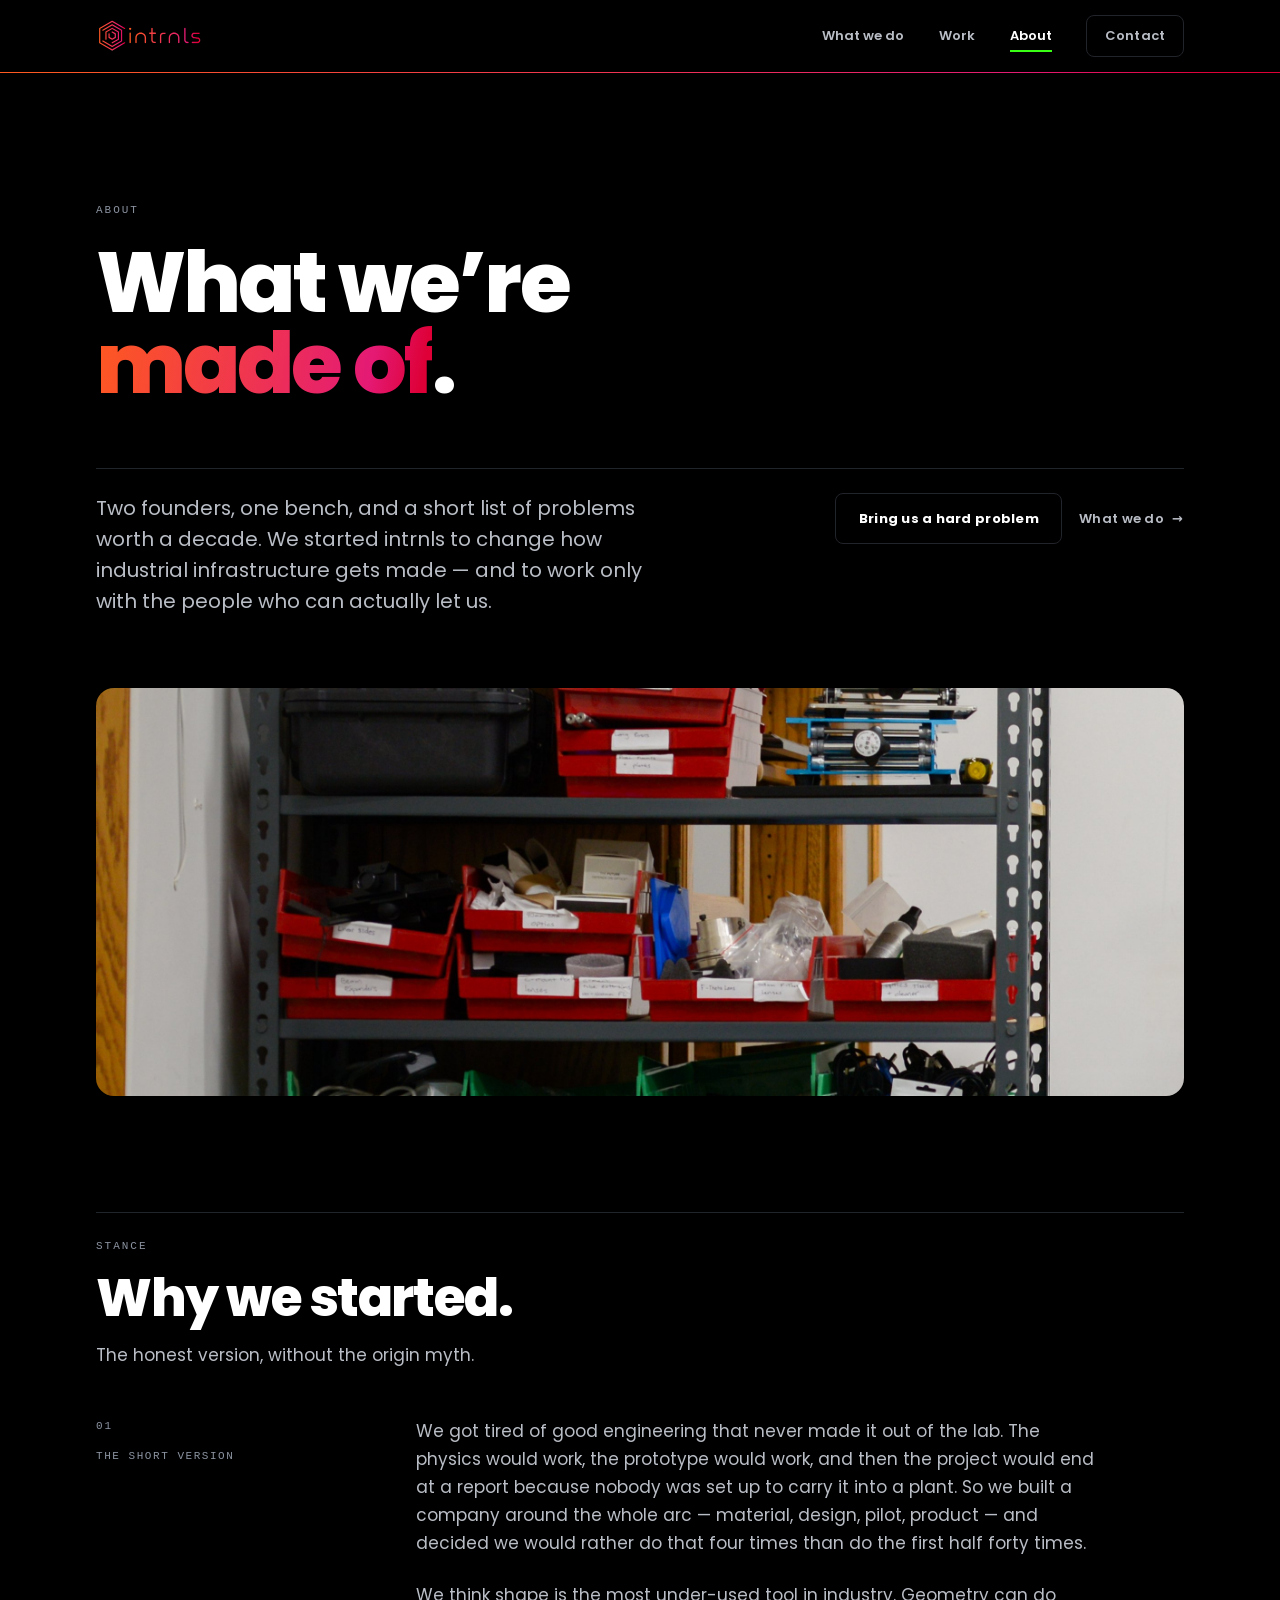
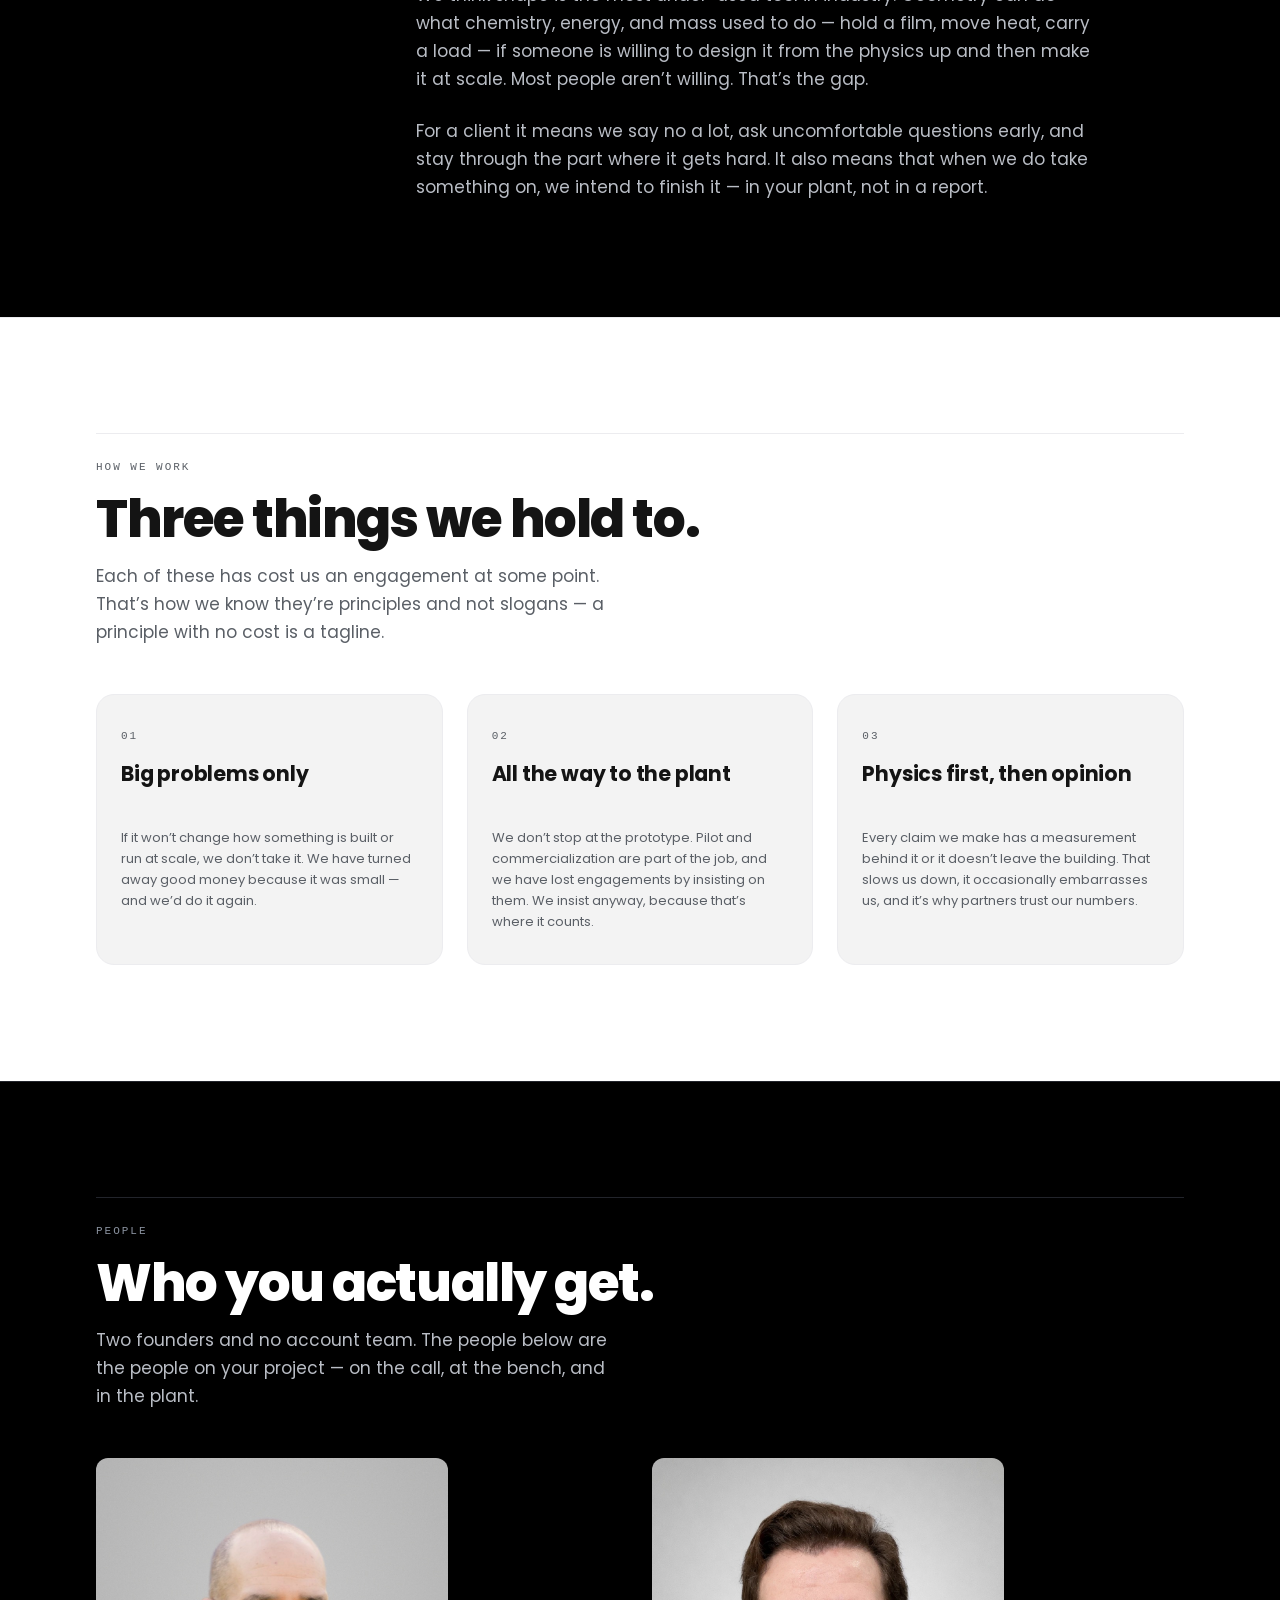
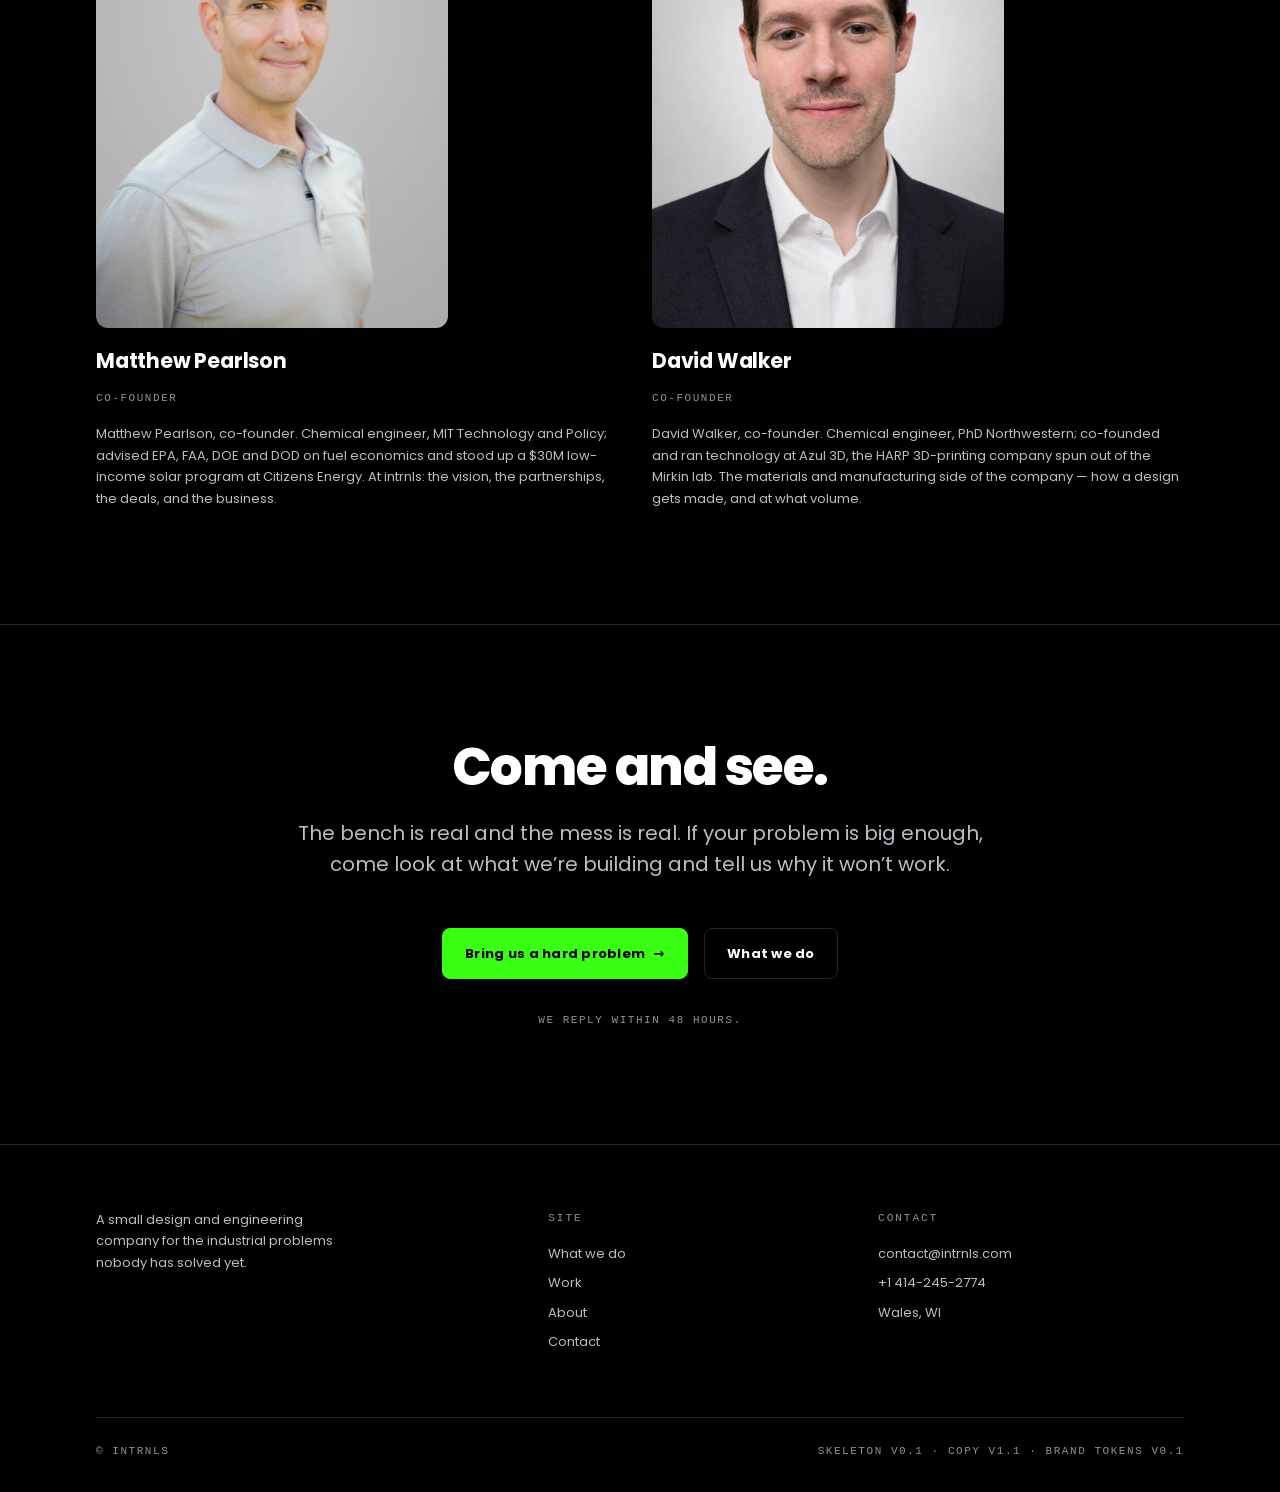
==== commit 7ccf2bf6: "Match Matthew's portrait background to David's Mirrors printfoam/printer-hacking commit 45ee0cd -- s" ====
--- a/web/about.html
+++ b/web/about.html
@@ -267,17 +267,23 @@
         </div>
       </div>
 
-      <!-- Two portraits, 3:4, both now real photographs.
-           ⚠ THEY DO NOT MATCH, and nothing here pretends otherwise. Matthew's is
-           outdoors, warm, foliage behind, polo shirt; David's is an indoor studio
-           headshot, grey seamless, navy suit — and David's file is 432x576, which is
-           only ~1.2x the ~352px slot instead of 2x, so it is the softer of the two on
-           a retina screen. What IS controlled is the frame: identical class, identical
-           3:4 ratio, identical 22rem cap, identical radius, same distance to the name
-           below. The difference then reads as two photographs taken on two days, which
-           is true, rather than as a layout that broke. Do not retouch or recolour one
-           to match the other; one session with a camera fixes it properly, and until
-           then the honest version is the one that ships (README §7).
+      <!-- Two portraits, 3:4, both real photographs, now background-matched.
+           REVERSED 2026-08-20: an earlier version of this comment said not to
+           retouch one to match the other, reasoning that a real reshoot was the
+           only honest fix. The operator overruled that directly ("can you edit
+           my headshot so it matches davids? change the background?") — his own
+           photo, his call to make. Matthew's outdoor/foliage background was
+           replaced (proper alpha matting, not a flood-fill crop -- verified
+           pixel-level for the collar-gap and green-spill failure modes a
+           cruder attempt hit earlier this session) with a studio grey plate
+           colour-matched to David's actual backdrop (sampled, not eyeballed).
+           His pose, expression and clothing are untouched -- this is a
+           background swap, not a new photo, and nothing here claims it's a
+           studio session that didn't happen. What remains different, honestly:
+           David's is a tighter crop under harder studio-strobe contrast;
+           Matthew's keeps its original looser framing and softer available-
+           light rendering on his face -- fixing that would mean re-lighting,
+           which crosses into a new photo, not a background swap.
            NAME and ROLE were reserved fact slots in the skeleton and are now filled,
            because copy deck v1.1 states both inside the bio it wrote ("Matthew Pearlson,
            co-founder." / "David Walker, co-founder."): the fact is the deck's, not ours,
@@ -291,7 +297,7 @@
         <article class="work-item">
           <img class="shot-portrait" src="img/portrait-matthew.jpg" width="900" height="1200"
                loading="lazy" decoding="async"
-               alt="Matthew Pearlson, photographed outdoors in a pale grey polo shirt against dark evergreen foliage, turned slightly to camera.">
+               alt="Matthew Pearlson, photographed in a studio against a plain grey background, in a pale grey polo shirt, turned slightly to camera.">
           <h3 class="h3" data-slot="person-1-name">Matthew Pearlson</h3>
           <span class="meta" data-slot="person-1-role">Co-founder</span>
           <p data-slot="person-1-bio">
--- a/web/css/tokens.css
+++ b/web/css/tokens.css
@@ -1,7 +1,7 @@
 /* ============================================================================
    intrnls — brand design tokens  ·  v0.1  (proposed, pending Matthew+David sign-off)
    CANONICAL SOURCE: intrnls-graphic-identity/tokens/tokens.css
-   Consumers (DLH, printer-hacking) SYNC this file — never fork or re-declare it.
+   Consumer repos SYNC this file — never fork or re-declare it.
    Doctrine + rationale: ../PALETTE.md
    ----------------------------------------------------------------------------
    Ground truth = this repo + the intrnls.com hero. One gradient, two grounds,
--- a/web/css/site.css
+++ b/web/css/site.css
@@ -277,8 +277,15 @@
 .brand{
   display:flex; align-items:center; margin-right:auto;
 }
+/* 2.25rem, not the original 1.75rem — operator flagged the mark as hard to
+   read on Cashmere (2026-08-20). Diagnosed as a size problem, not a stroke
+   problem: this SVG's keyline strokes are 7px/4px in a 540x180 viewBox, so
+   at 1.75rem (28px tall) they render sub-pixel thin regardless of colour —
+   confirmed on a reliable full-page screenshot, not the flaky small-viewport
+   captures this session kept hitting. currentColor stays; a heavier/darker
+   stroke would fight the mark's actual (thin, geometric) design intent. */
 .brand svg{
-  display:block; height:1.75rem; width:auto; color:var(--fg);
+  display:block; height:2.25rem; width:auto; color:var(--fg);
 }
 
 .nav{display:flex; align-items:center; gap:var(--s2)}
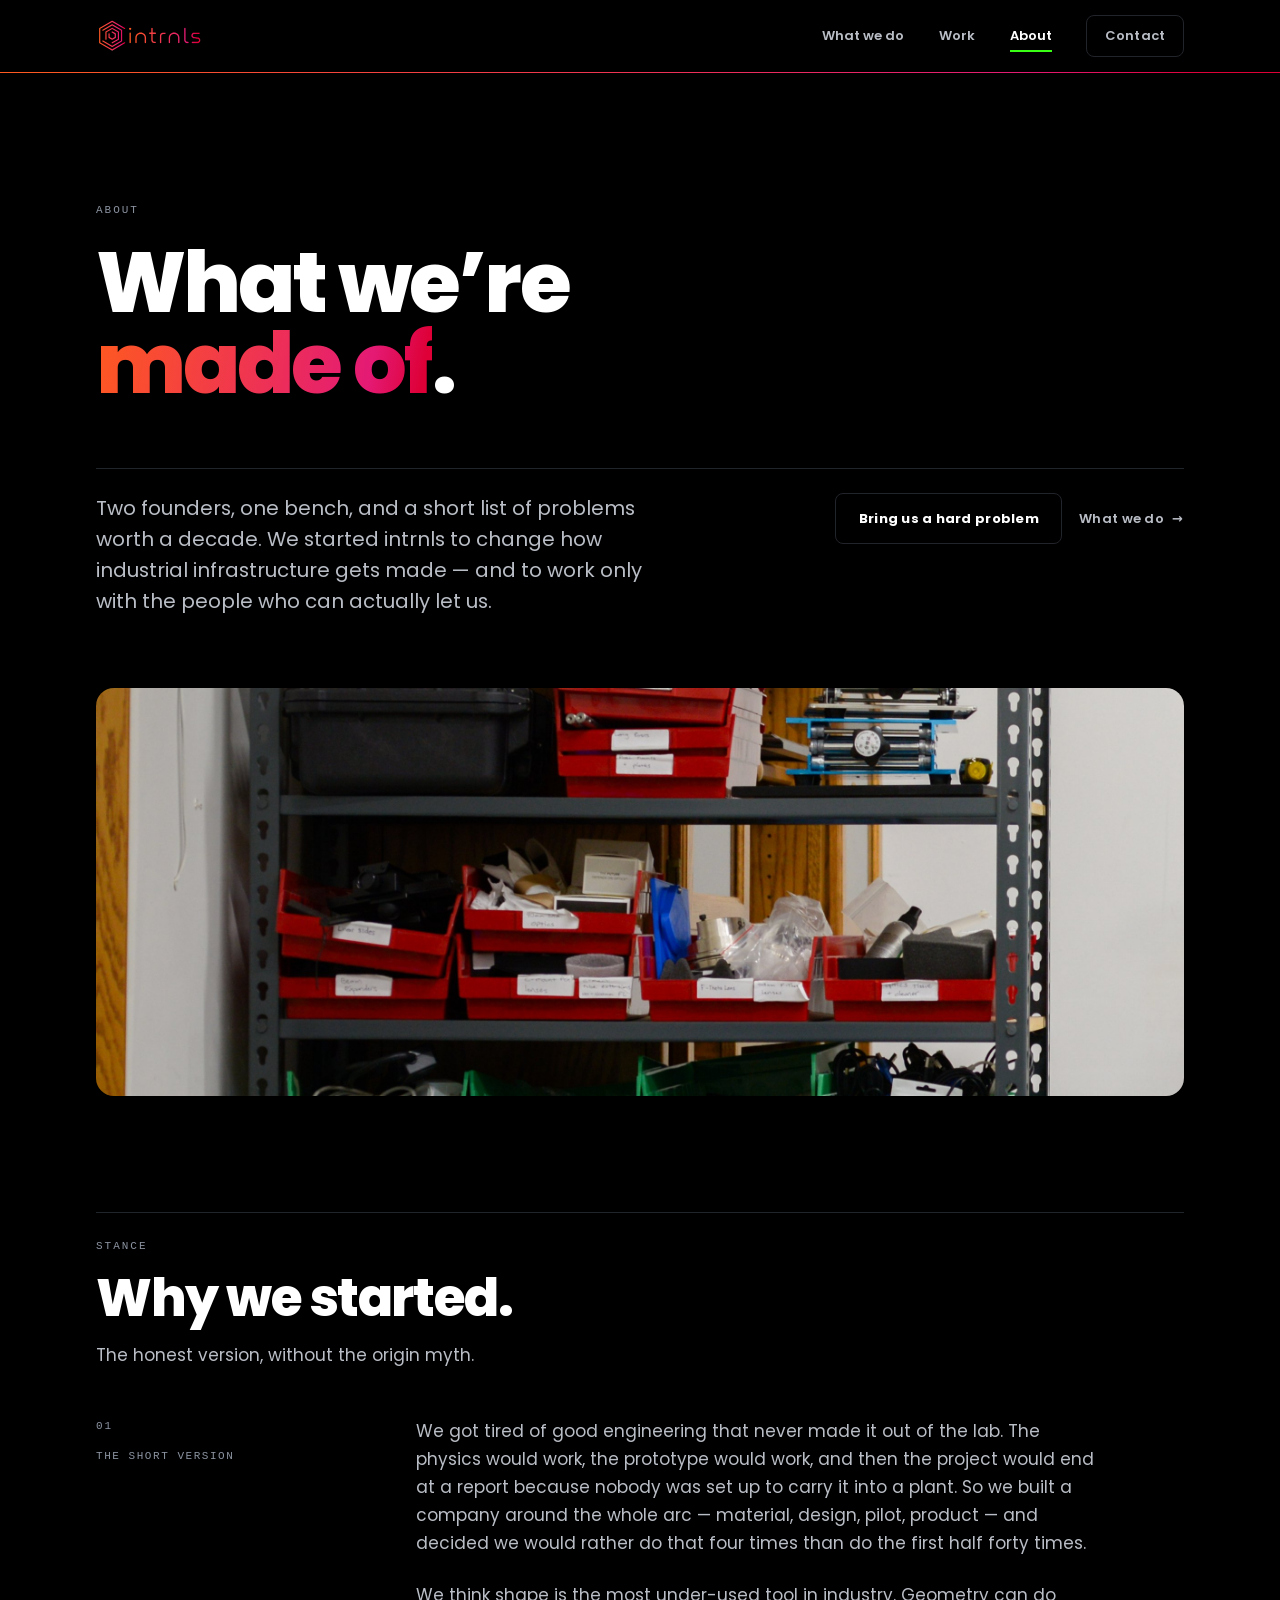
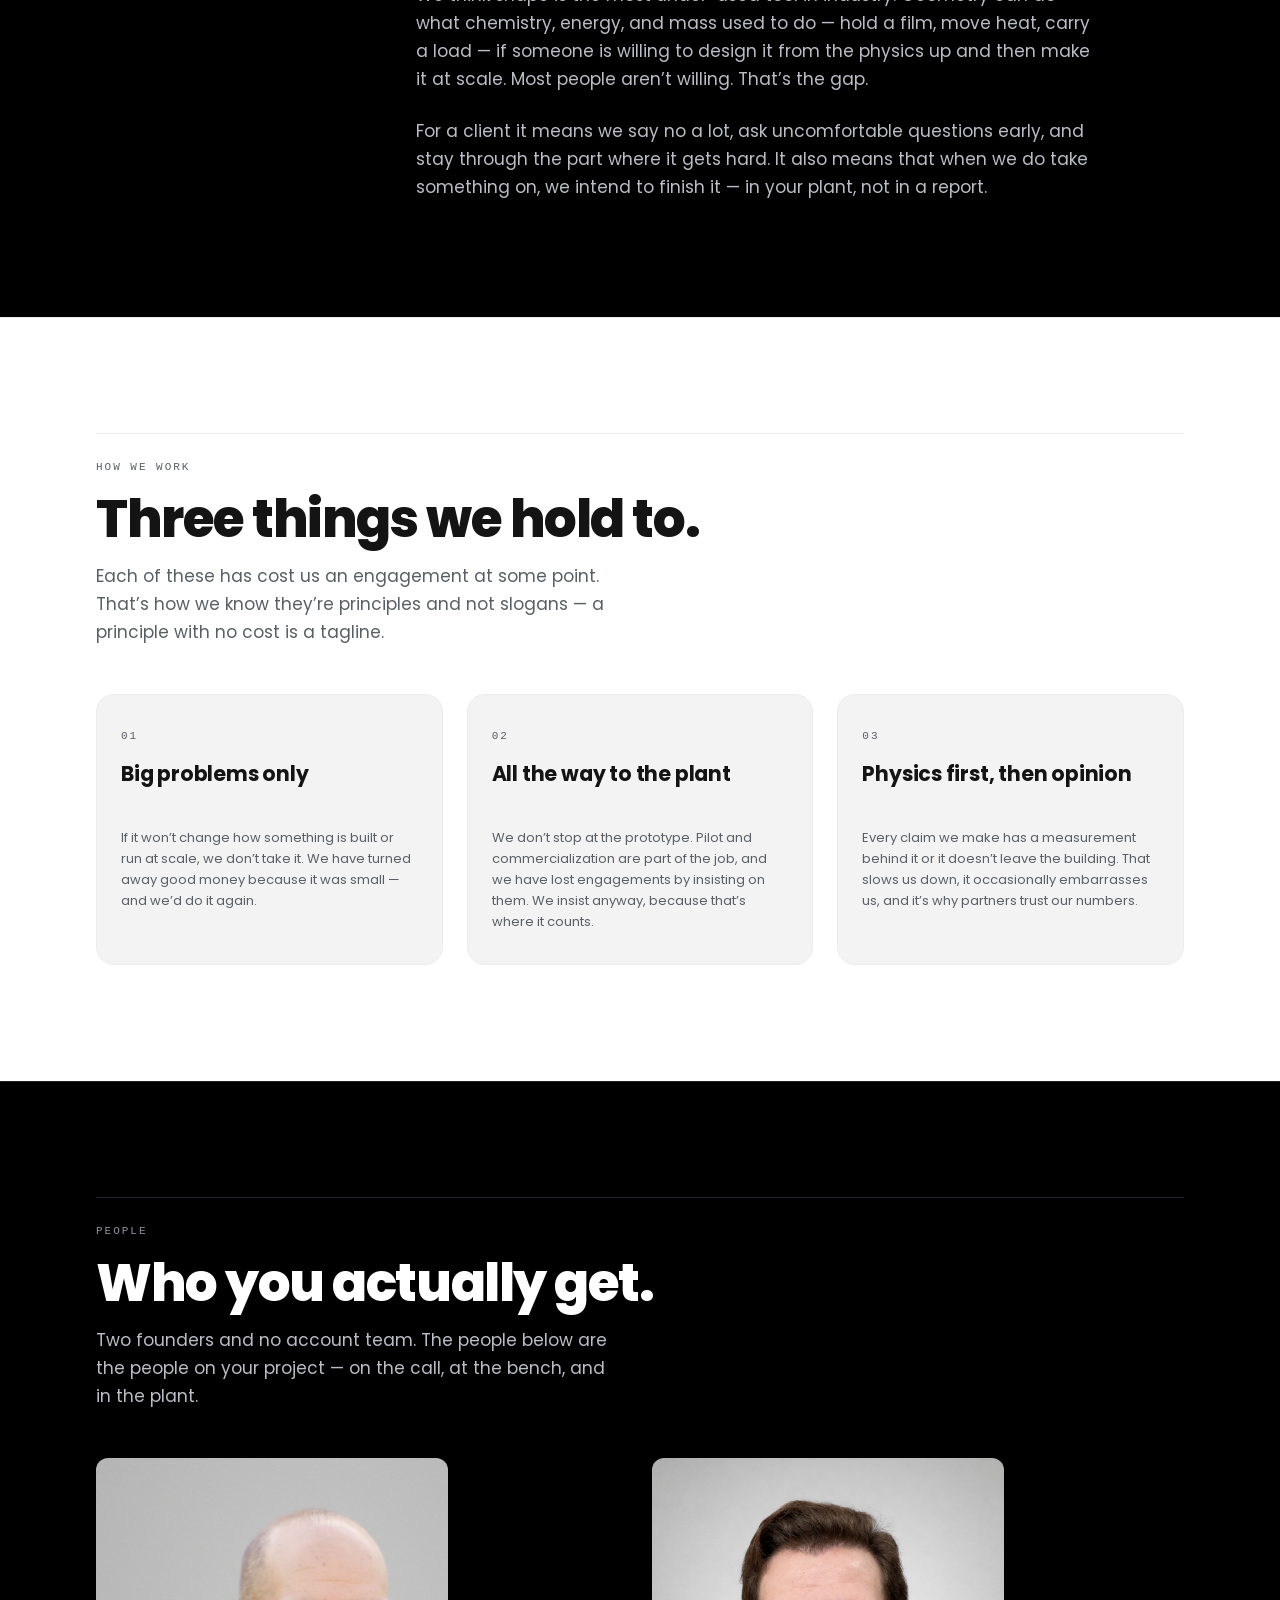
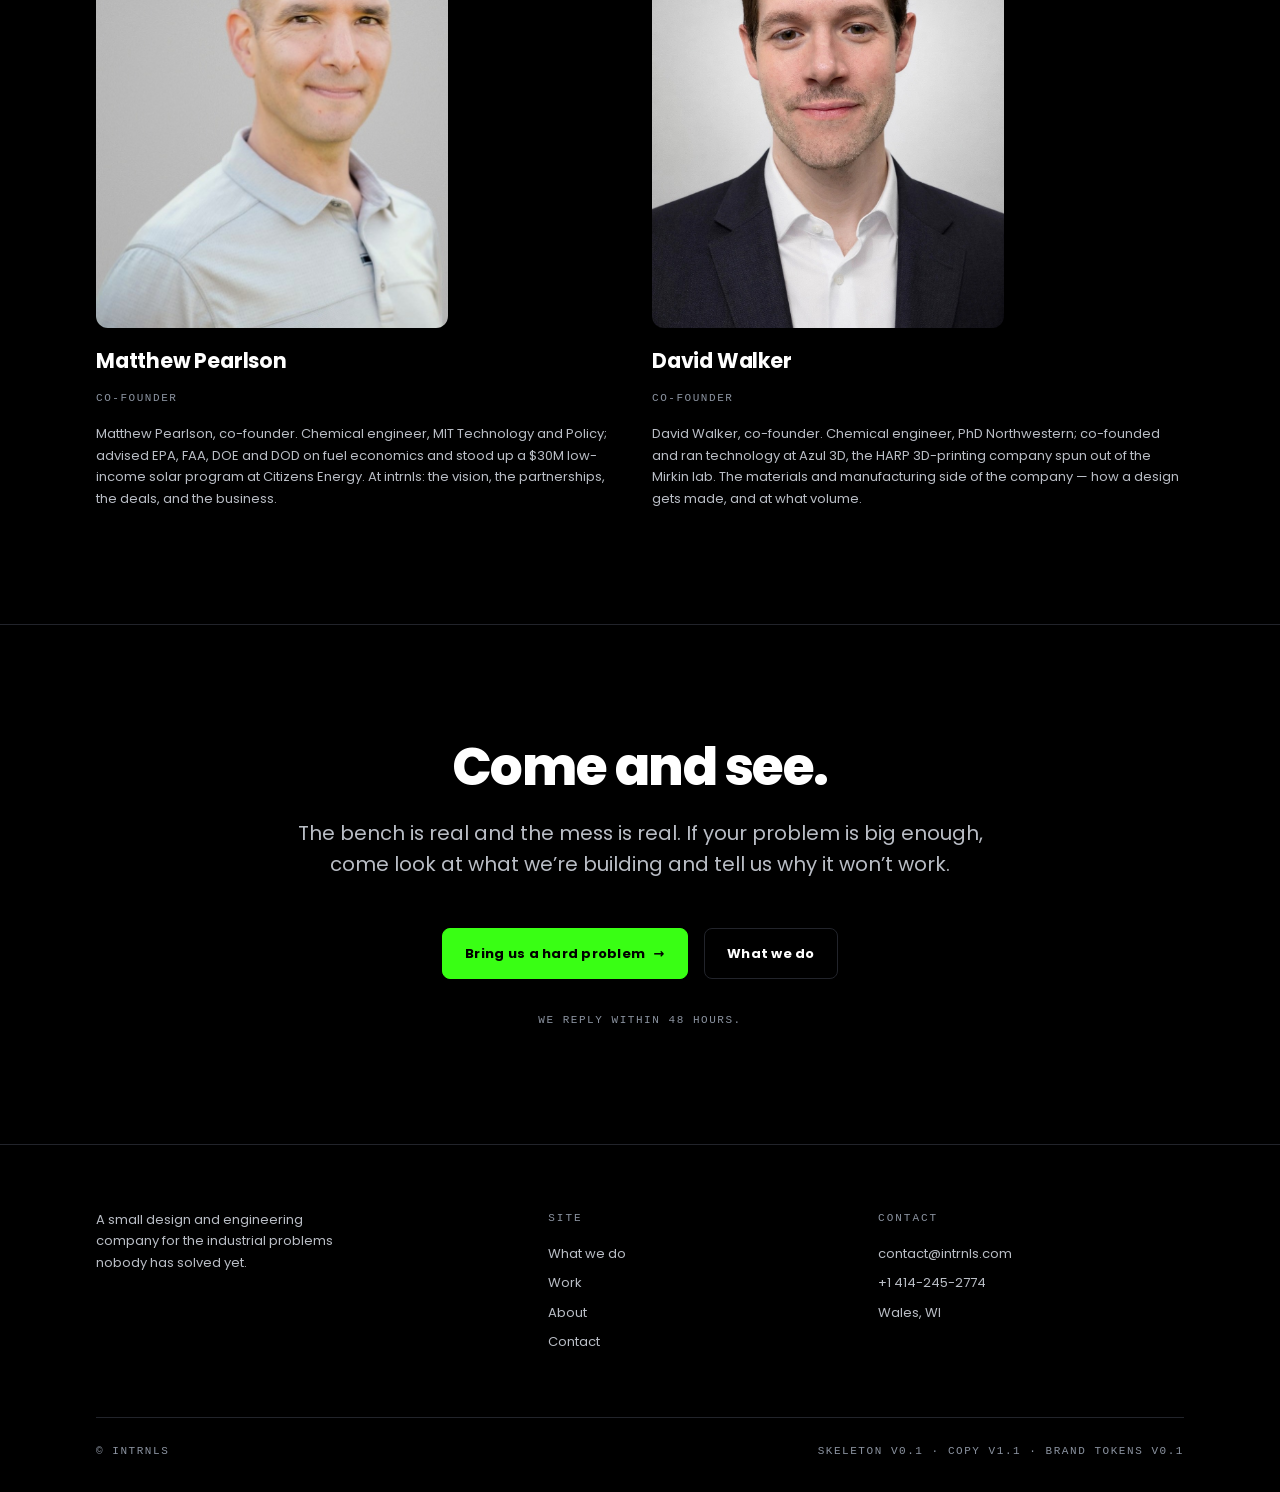
==== commit 558d00ab: "Recrop Matthew's portrait tighter, to match David's framing Mirrors the private source repo's commit" ====
--- a/web/about.html
+++ b/web/about.html
@@ -279,11 +279,18 @@
            colour-matched to David's actual backdrop (sampled, not eyeballed).
            His pose, expression and clothing are untouched -- this is a
            background swap, not a new photo, and nothing here claims it's a
-           studio session that didn't happen. What remains different, honestly:
-           David's is a tighter crop under harder studio-strobe contrast;
-           Matthew's keeps its original looser framing and softer available-
-           light rendering on his face -- fixing that would mean re-lighting,
-           which crosses into a new photo, not a background swap.
+           studio session that didn't happen.
+           RECROPPED 2026-08-20, operator request ("crop just below my shirt
+           buttons and fill the frame with my shoulders"): 900x1200 -> 710x946,
+           still 3:4, source-cropped not upscaled. Right edge follows the
+           measured shoulder silhouette (~x700 in the pre-crop file); bottom
+           sits just past the one visible button. Original uncropped version
+           kept at design/incoming-photos/treated/ if a looser frame is ever
+           wanted back. What remains different, honestly: David's photo was
+           shot under harder studio-strobe contrast; Matthew's keeps the
+           softer available-light rendering of the original capture --
+           fixing that would mean re-lighting, which crosses into a new
+           photo, not a crop or a background swap.
            NAME and ROLE were reserved fact slots in the skeleton and are now filled,
            because copy deck v1.1 states both inside the bio it wrote ("Matthew Pearlson,
            co-founder." / "David Walker, co-founder."): the fact is the deck's, not ours,
@@ -295,7 +302,7 @@
            Add a third .work-item for a third person; the grid below 720px stacks. -->
       <div class="gallery">
         <article class="work-item">
-          <img class="shot-portrait" src="img/portrait-matthew.jpg" width="900" height="1200"
+          <img class="shot-portrait" src="img/portrait-matthew.jpg" width="710" height="946"
                loading="lazy" decoding="async"
                alt="Matthew Pearlson, photographed in a studio against a plain grey background, in a pale grey polo shirt, turned slightly to camera.">
           <h3 class="h3" data-slot="person-1-name">Matthew Pearlson</h3>
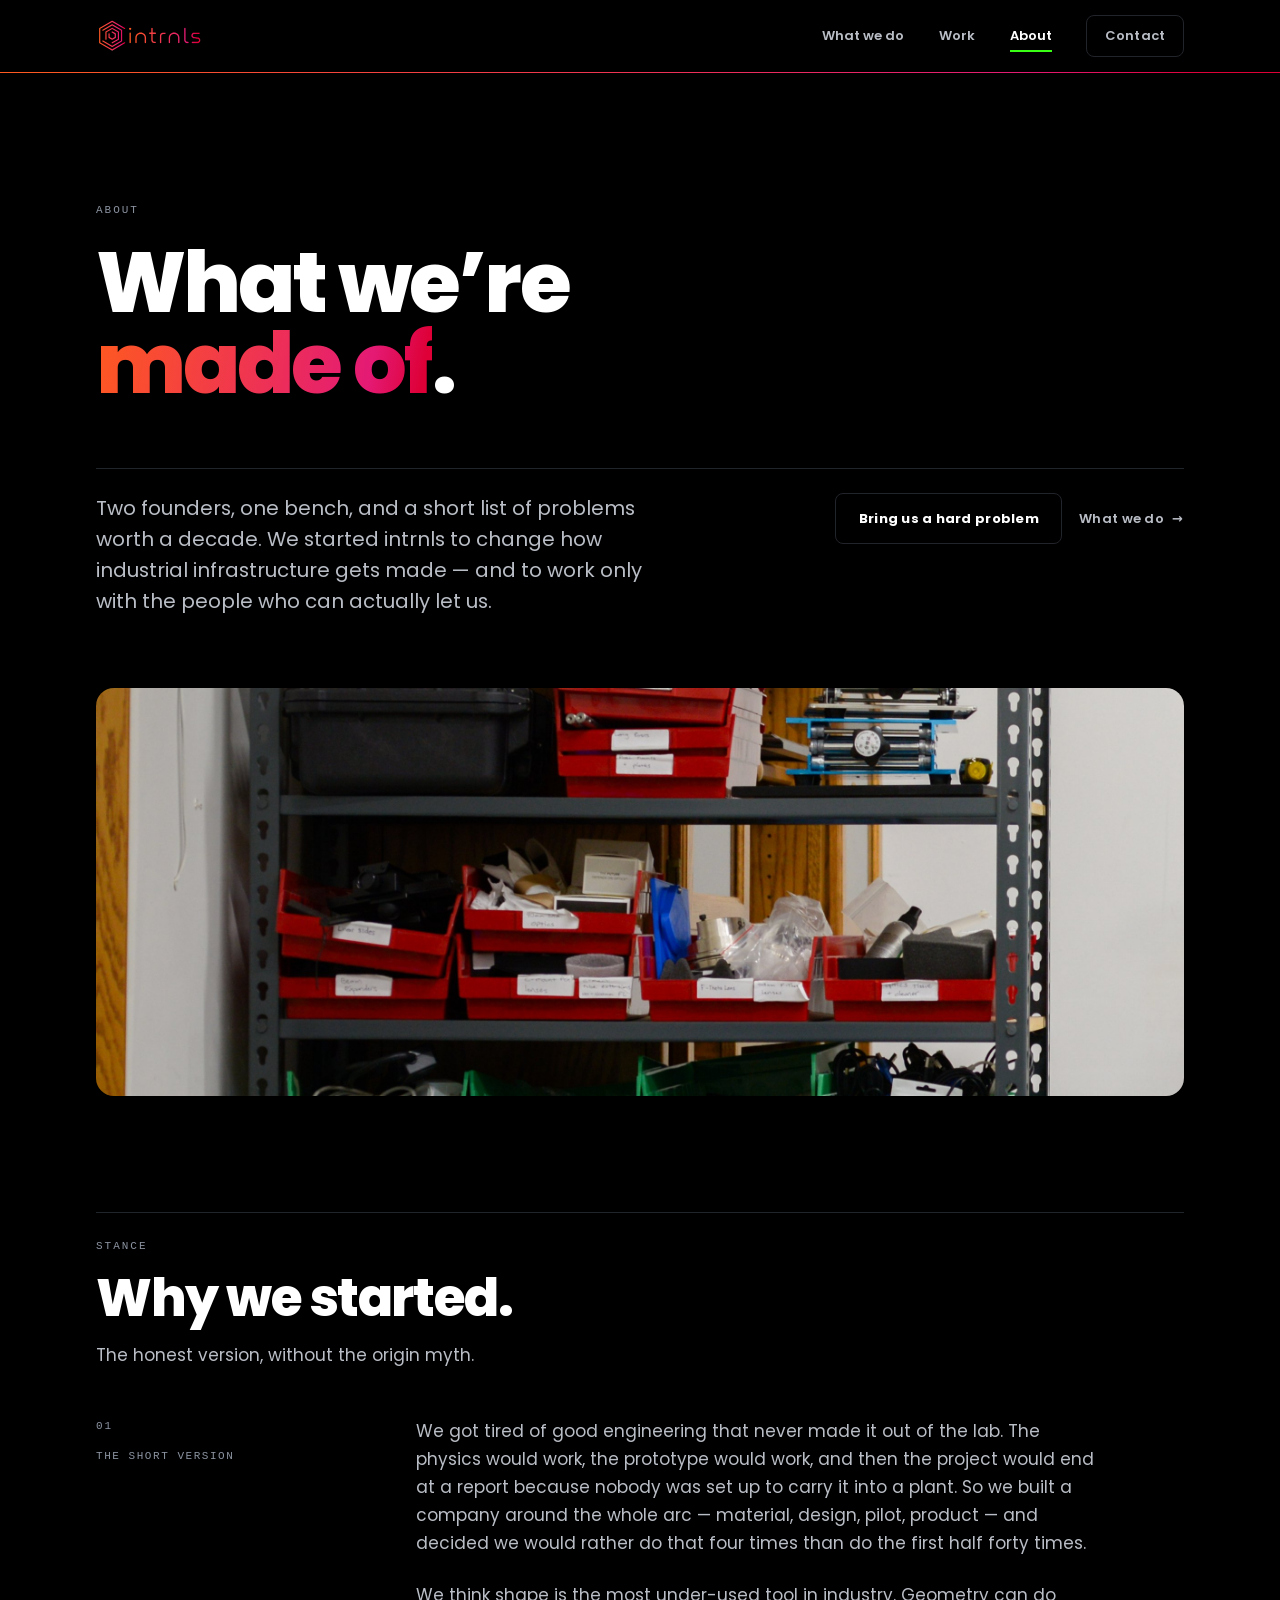
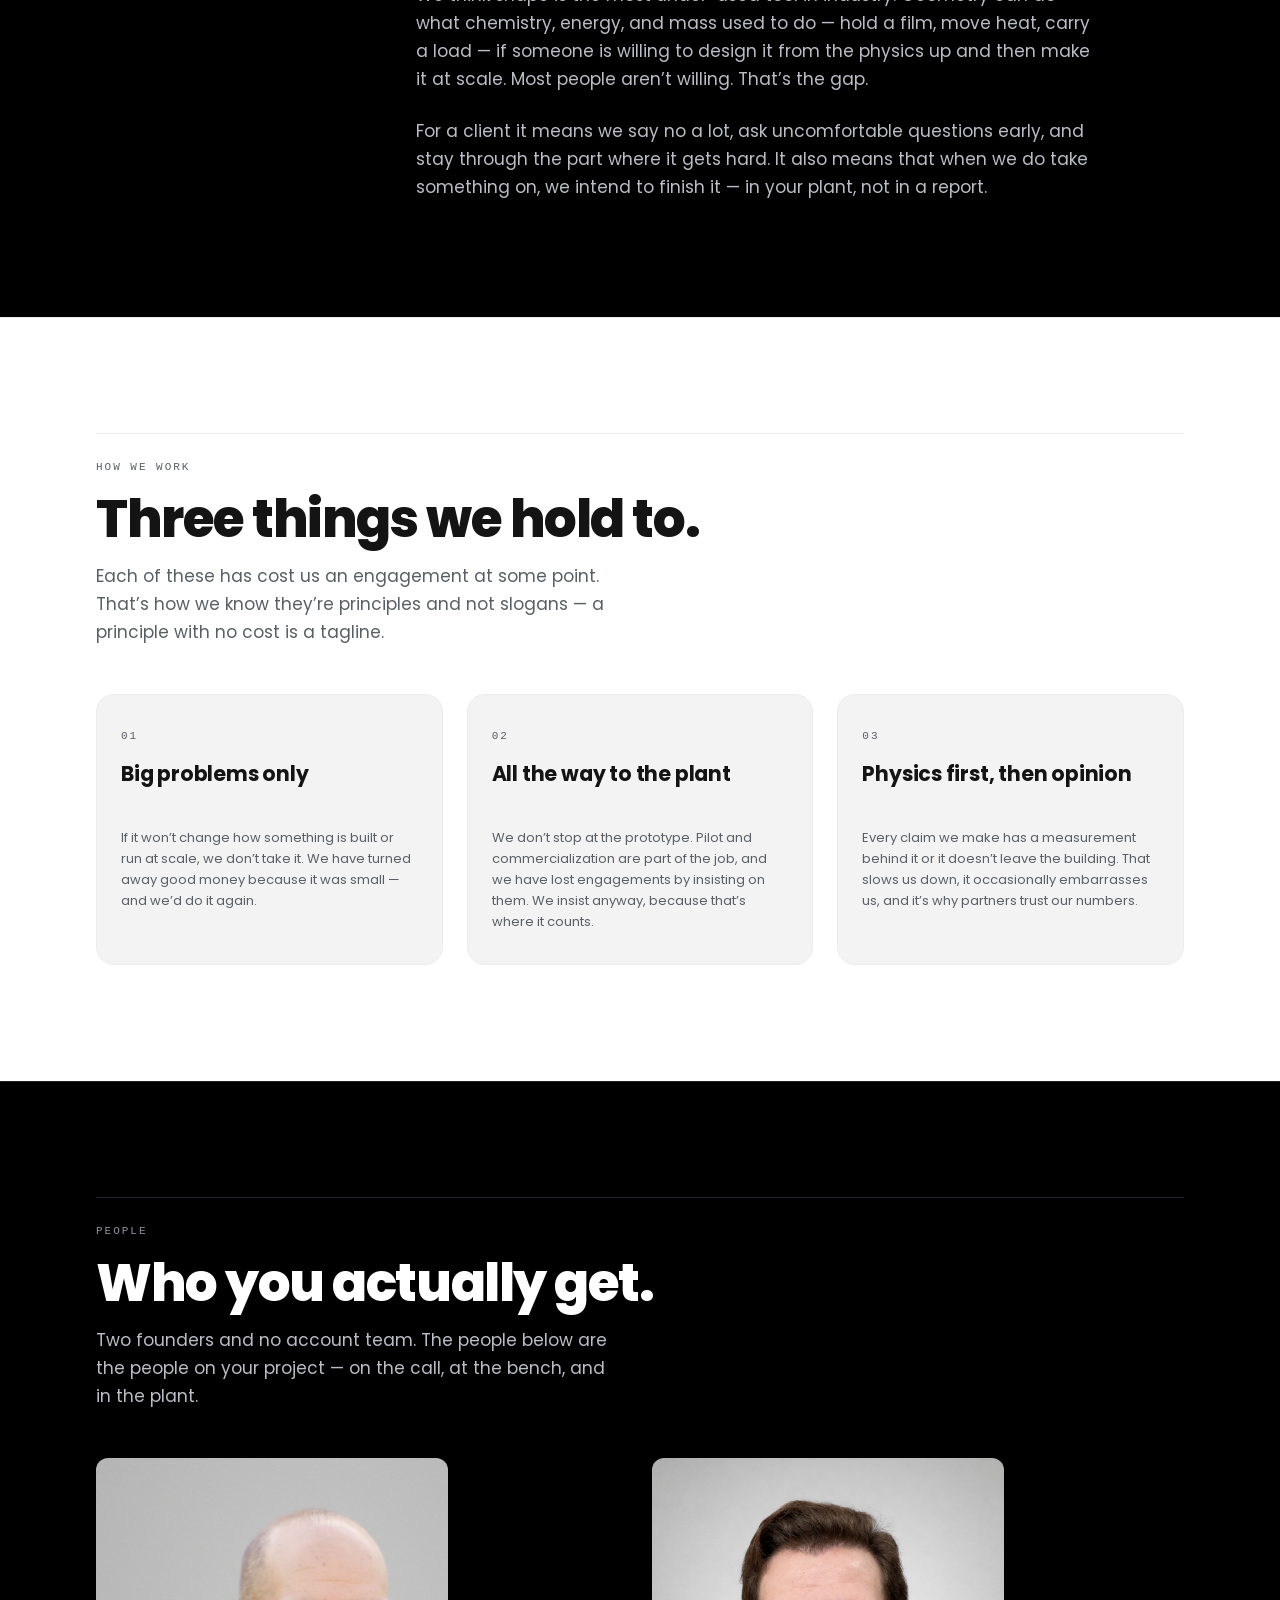
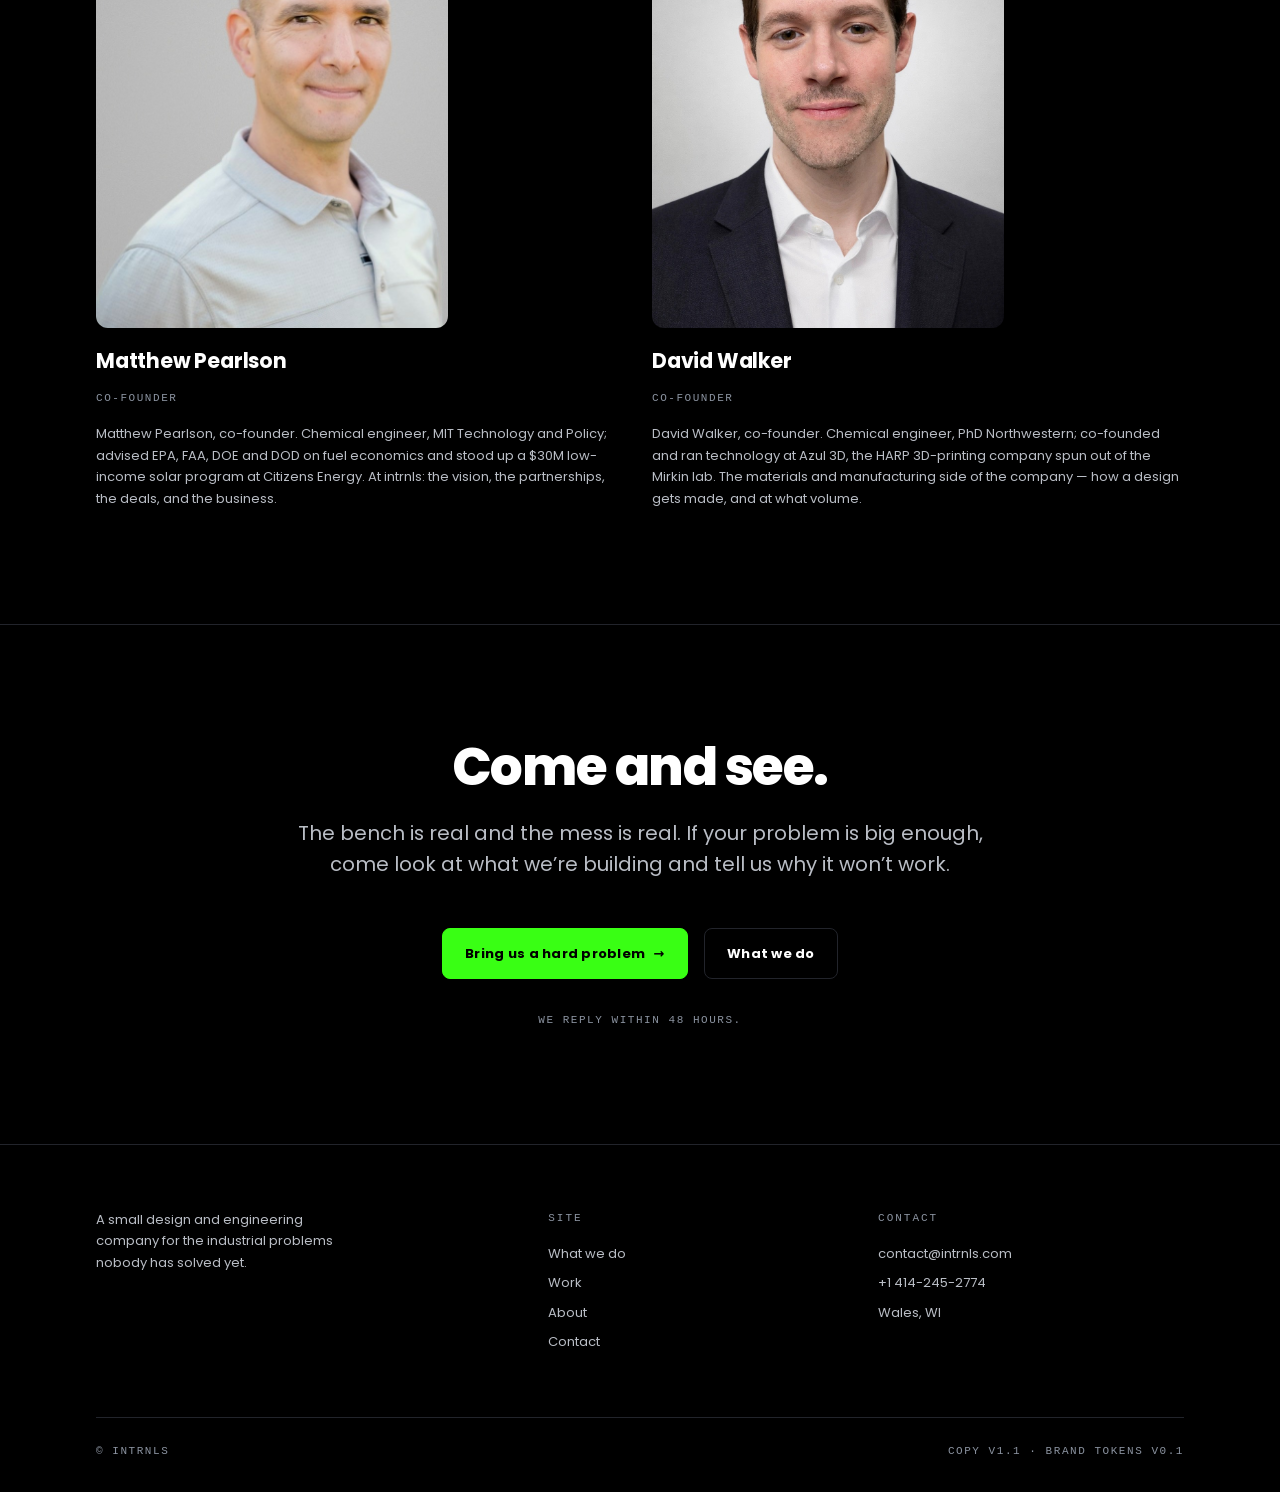
==== commit 1bcc4ea6: "fix(web): work.html deck copy + full stale-content scrub Mirrors the private source repo's commit 28" ====
--- a/web/about.html
+++ b/web/about.html
@@ -111,9 +111,12 @@
       <!-- WORK IS IN THE NAV — operator decision, 2026-08-16. It was hidden per README §1
            (three empty cards read worse than no page), but hiding it from the nav alone was
            incoherent: the Home hero, the Home section link and the footer all still pointed
-           here, and Home previews the same empty cards. Consistency beat concealment — show
-           it and own that it is thin. The cards stay reserved until a partner clears them.
-           Art director's note: flip this to FIRST in the order once three are cleared. -->
+           here, and Home previewed the same three empty cards at the time. Consistency beat
+           concealment — show it and own that it was thin.
+           UPDATE: all four cards are now cleared to publish and photographed (see work.html's
+           header comment, 2026-08-19/20) — the reservation this comment used to describe is
+           over. Art director's note: flip Work to FIRST in the nav now that the condition §1
+           set is met; that call has not been made yet. -->
       <a href="work.html" data-nav="work">Work</a>
       <a href="about.html" data-nav="about" aria-current="page">About</a>
       <!-- Deliberately btn-line, not btn-go: the filled acid green is reserved for the
@@ -373,8 +376,6 @@
         <h2>Site</h2>
         <ul>
           <li><a href="what-we-do.html">What we do</a></li>
-          <!-- Work stays out of the header nav but is reachable here and from the Home
-               teaser, so the page is not orphaned while it fills up. -->
           <li><a href="work.html">Work</a></li>
           <li><a href="about.html">About</a></li>
           <li><a href="contact.html">Contact</a></li>
@@ -397,10 +398,15 @@
     </div>
     <div class="foot-rule">
       <span>&copy; intrnls</span>
-      <!-- True about the artefact, not a claim about the company. Copy deck v1.1 is
-           landed; the fact slots it reserves are still open — see the punch list in
-           web/README.md §13. -->
-      <span class="right">Skeleton v0.1 &middot; copy v1.1 &middot; brand tokens v0.1</span>
+      <!-- True about the artefact, not a claim about the company. "Skeleton v0.1"
+           was dropped 2026-08-21: the site has real copy, a real logo, real
+           photographs on all four Work cards and real contact details, so calling
+           the whole build a "skeleton" to every visitor read as stale, not honest.
+           Copy deck v1.1 and brand tokens v0.1 are still accurate version numbers
+           (README §13, brand/tokens.css) and stay. A few fact slots are still
+           genuinely reserved — see the punch list in web/README.md §13.3 — but a
+           handful of open slots isn't a skeleton. -->
+      <span class="right">copy v1.1 &middot; brand tokens v0.1</span>
     </div>
   </div>
 </footer>
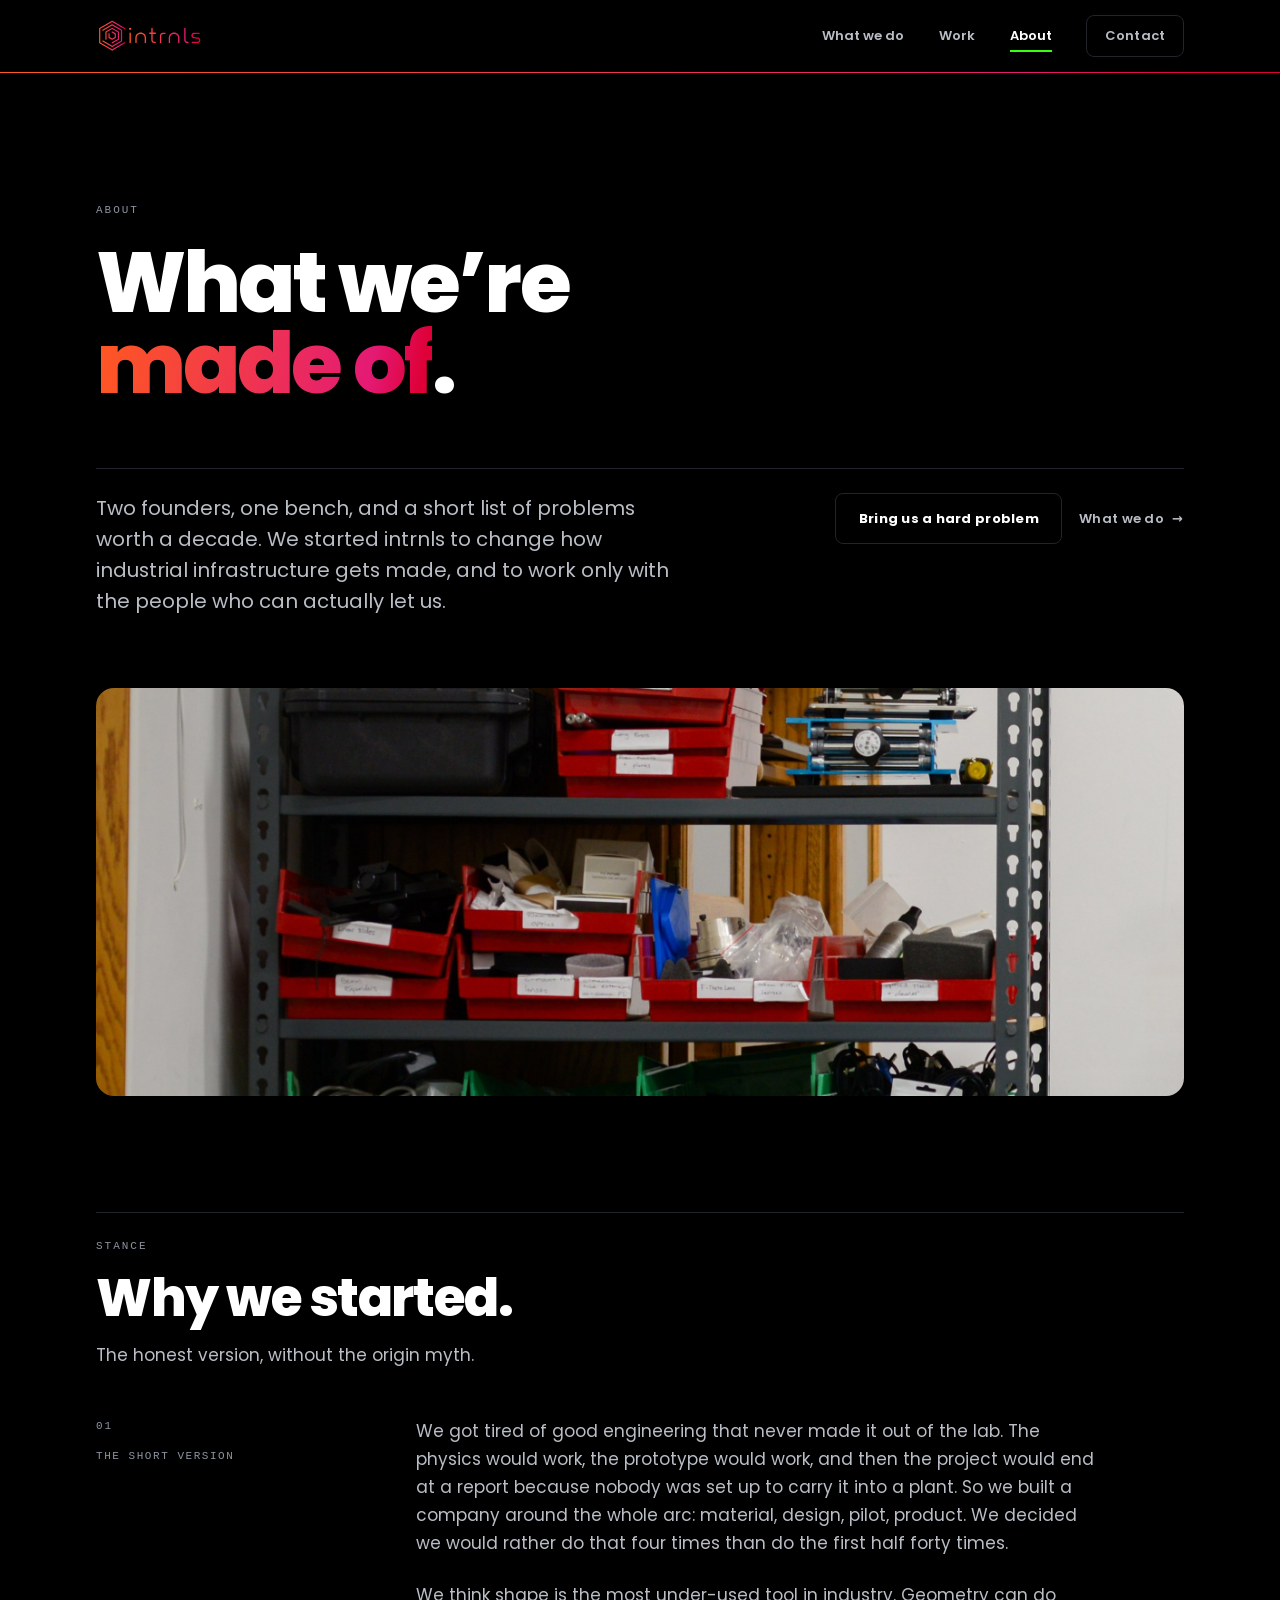
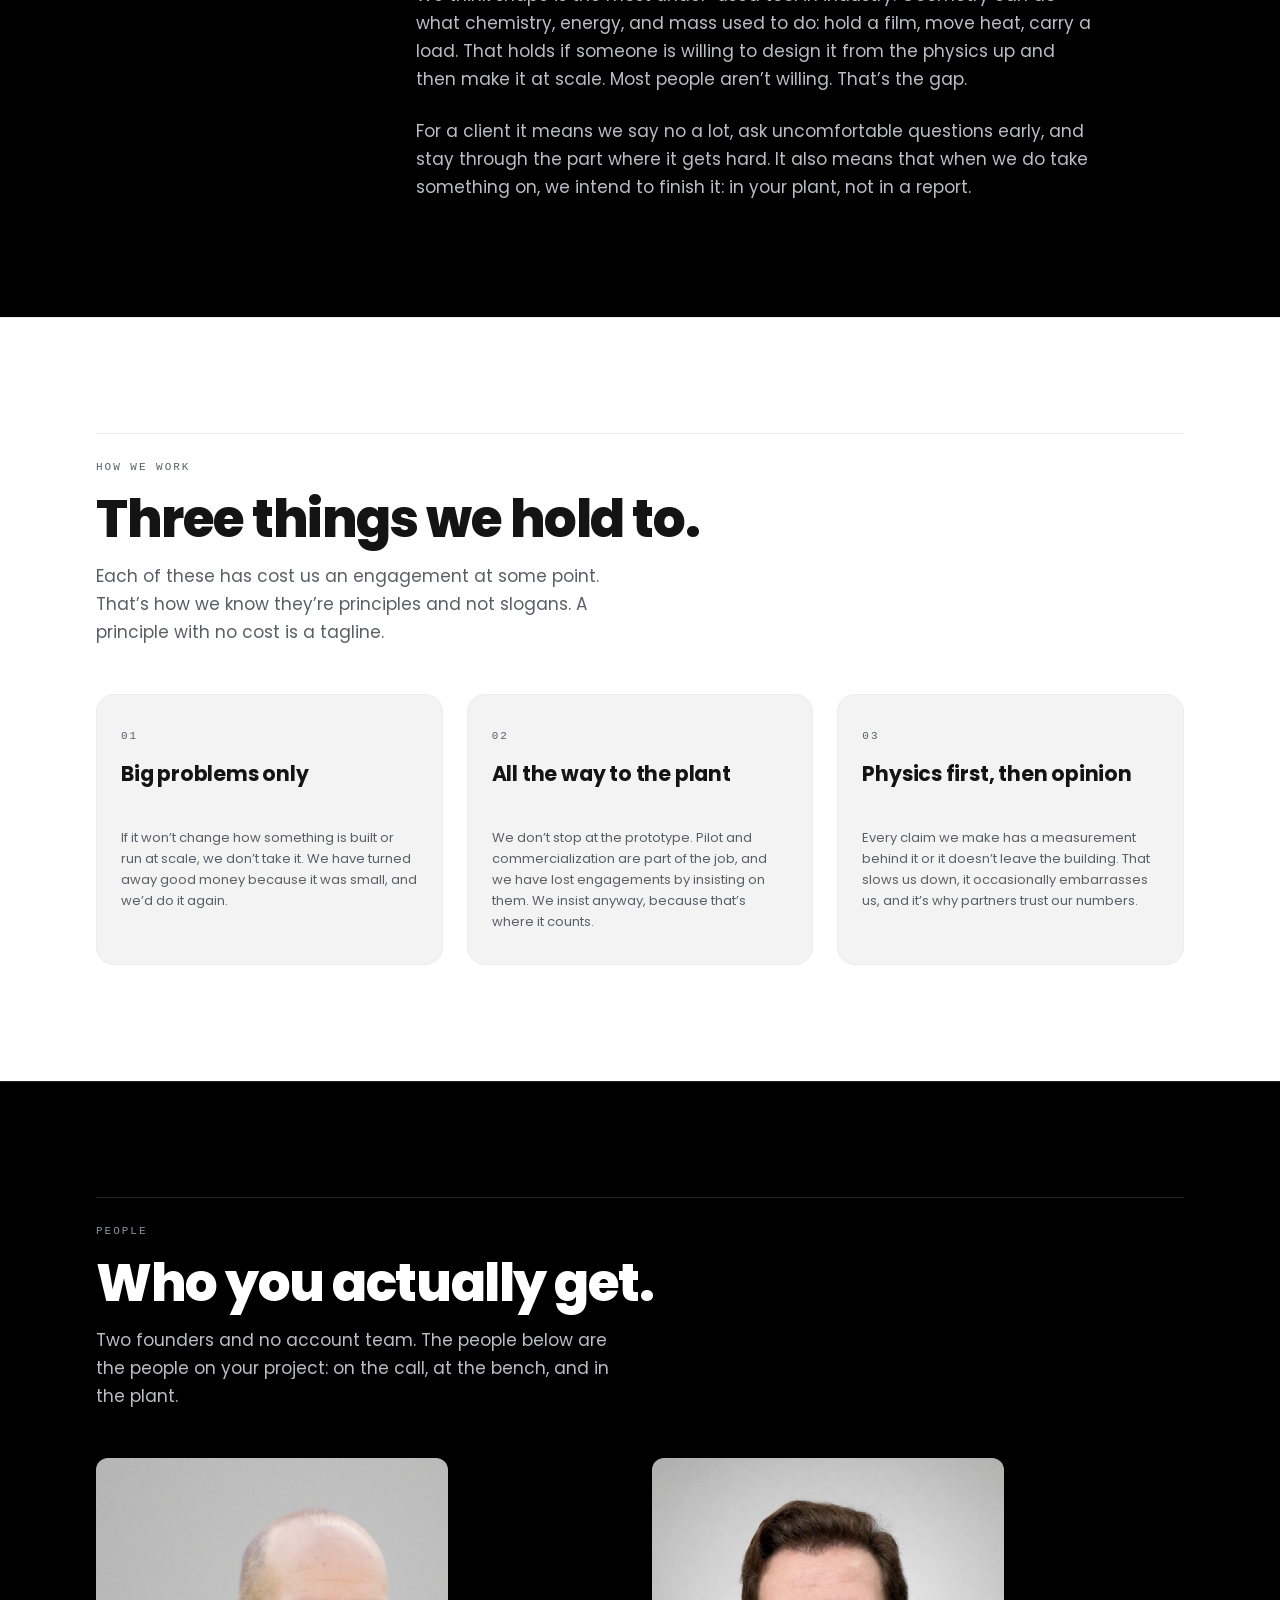
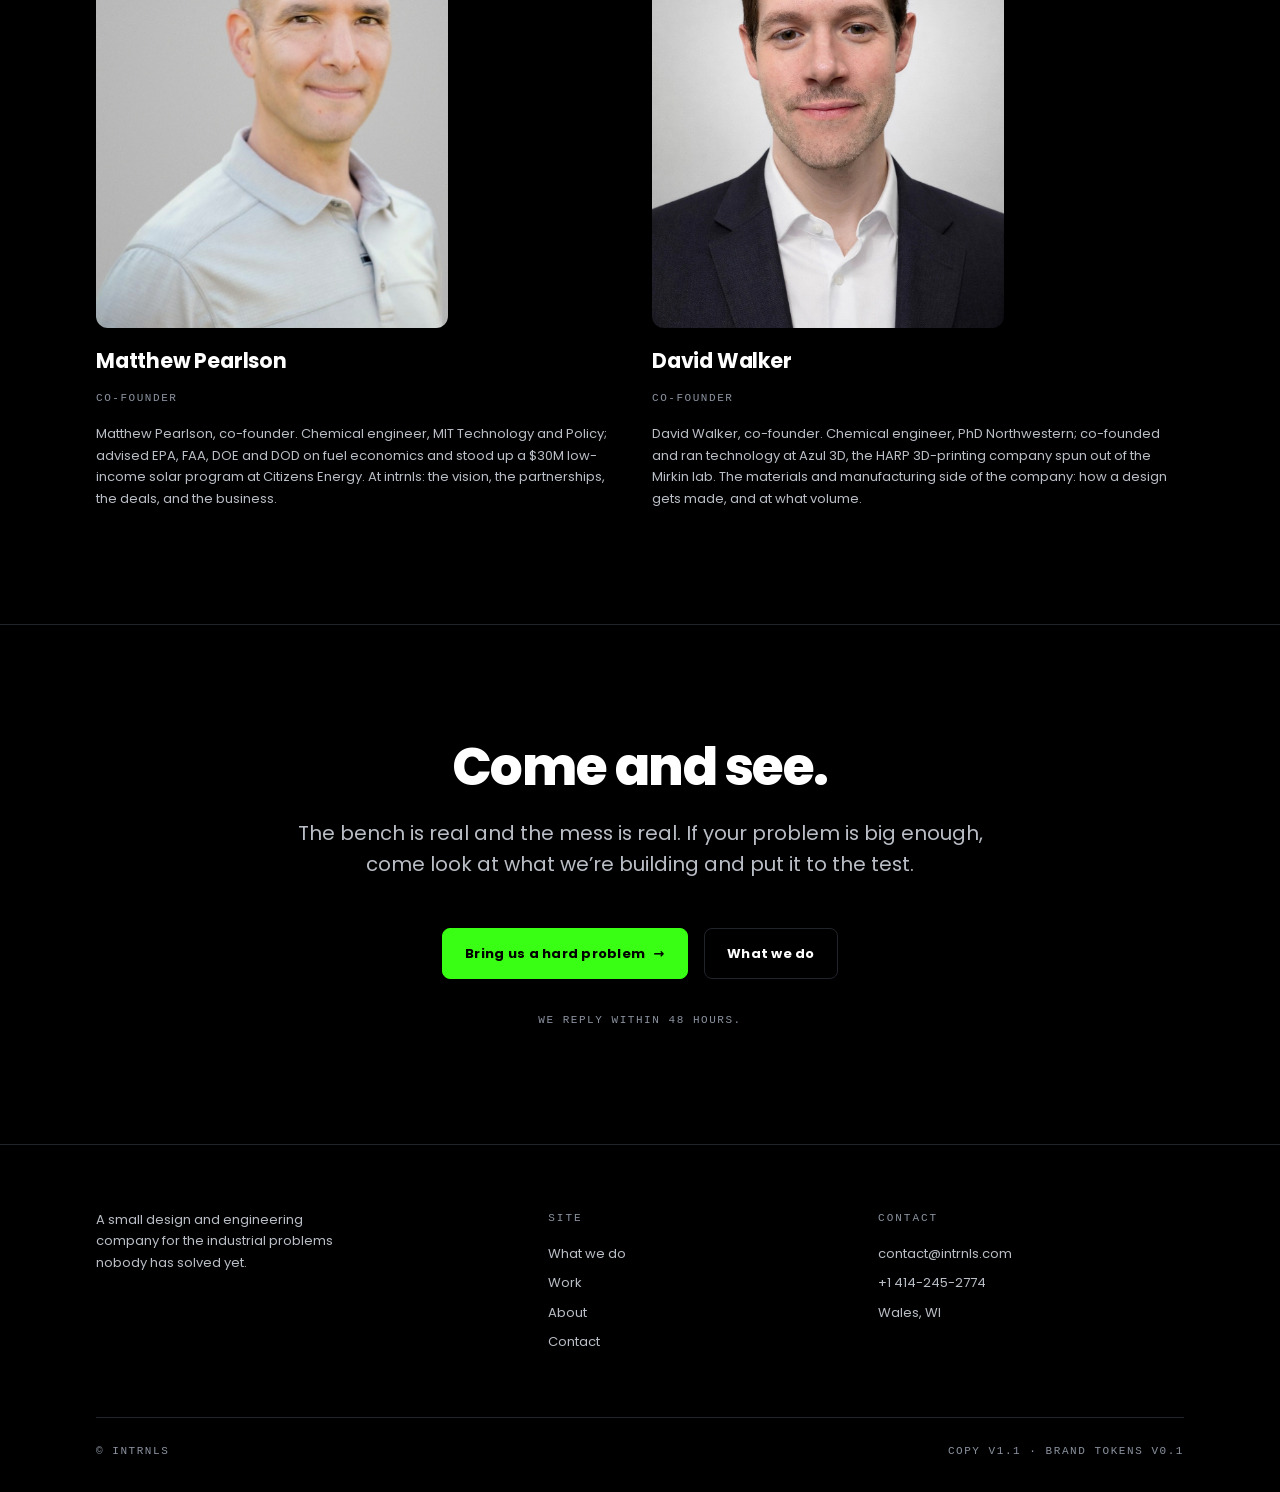
==== commit 84dd7906: "Remove dashes-as-punctuation, spell out UHPC and service bureau, fix confusing phrases House style b" ====
--- a/web/about.html
+++ b/web/about.html
@@ -3,14 +3,14 @@
 <head>
 <meta charset="utf-8">
 <meta name="viewport" content="width=device-width, initial-scale=1">
-<title data-slot="page-title">About — intrnls</title>
+<title data-slot="page-title">About &middot; intrnls</title>
 <meta name="description" data-slot="meta-description" content="intrnls is a two-founder design and engineering company in Wisconsin. We exist to change how industrial infrastructure is made, one very hard problem at a time.">
 <!-- OPEN GRAPH, per-page half. Mirrors the <title> and the meta description
      directly above, word for word: two sources for one sentence drift apart, and
      the link preview is the copy nobody re-reads. The shared half (og:image,
      og:type, twitter:card) is in the include below.
      ⚠ og:url is ABSOLUTE and the domain is an ASSUMPTION — see the include. -->
-<meta property="og:title" content="About — intrnls">
+<meta property="og:title" content="About &middot; intrnls">
 <meta property="og:description" content="intrnls is a two-founder design and engineering company in Wisconsin. We exist to change how industrial infrastructure is made, one very hard problem at a time.">
 <meta property="og:url" content="https://intrnls.com/about.html">
 <!-- @include:head-common -->
@@ -42,7 +42,7 @@
 <meta property="og:image:alt" content="Close-up of a bench rig: a white flexible shaft coupling joins a polished steel shaft to a stack of precision bearings, a green circuit board out of focus behind.">
 <meta name="twitter:card" content="summary_large_image">
 
-<!-- Favicon: the real mark (Artboard 5, operator-supplied 2026-08-20), replacing
+<!-- Favicon: the real mark (Artboard 5, supplied 2026-08-20), replacing
      the placeholder gradient tile. Browser chrome, not a page surface, so it
      does not count against the one-logo-per-surface rule. External file (not
      inlined like the header lockup) — no currentColor need, it never sits on
@@ -91,7 +91,7 @@
 
 <header class="site-head">
   <div class="container head-bar">
-    <!-- THE ONE LOGO ON THIS SURFACE. Real lockup, operator-supplied 2026-08-20
+    <!-- THE ONE LOGO ON THIS SURFACE. Real lockup, supplied 2026-08-20
          (intrnls_logos.zip, Artboard 3) — replaces the typeset stand-in. Inlined
          (not <img src>) because its keyline stroke is set to currentColor so ONE
          file works on both Lab and Cashmere headers: .brand sets color:var(--fg),
@@ -99,7 +99,7 @@
          record + the other 4 artboards: design/incoming-photos/logos-source/.
          svg is aria-hidden — the parent link's aria-label carries the accessible
          name, so nothing announces the mark twice. -->
-    <a class="brand" href="index.html" aria-label="intrnls — home" data-nav="home"><svg aria-hidden="true" xmlns="http://www.w3.org/2000/svg" xmlns:xlink="http://www.w3.org/1999/xlink" viewBox="0 0 540 180"><defs><style>.cls-1{fill:none;stroke-width:0px}.cls-2{clip-path:url(#clippath-1)}.cls-3{fill:url(#New_Gradient_Swatch_1-2);stroke-width:7px}.cls-3,.cls-4{stroke:currentColor;stroke-miterlimit:10}.cls-4{fill:url(#New_Gradient_Swatch_1);stroke-width:4px}.cls-5{clip-path:url(#clippath)}</style><clipPath id="clippath"><path class="cls-1" d="M80.93,13.14c-.52,0-1.04.13-1.5.4L17.08,49.54c-.93.53-1.5,1.53-1.5,2.6v72c0,1.07.57,2.06,1.5,2.6l62.35,36c.91.53,2.09.53,3,0l62.35-36c1.43-.83,1.93-2.67,1.1-4.1-.83-1.43-2.66-1.93-4.1-1.1l-60.85,35.13-59.35-34.27V53.87l59.35-34.27,60.85,35.13c1.43.83,3.27.33,4.1-1.1.83-1.43.33-3.27-1.1-4.1L82.43,13.54c-.46-.27-.98-.4-1.5-.4ZM34.17,112.11c-.26,0-.52.04-.78.1-.77.21-1.42.7-1.82,1.4-.83,1.43-.33,3.27,1.1,4.1l46.77,27c.91.53,2.09.53,3,0l46.77-27c.93-.53,1.5-1.53,1.5-2.6v-54c0-1.07-.57-2.06-1.5-2.6l-46.77-27c-.93-.54-2.07-.53-3,0l-46.77,27c-1.43.83-1.93,2.67-1.1,4.1.4.69,1.05,1.19,1.82,1.4.77.21,1.58.1,2.27-.3l45.27-26.13,43.77,25.27v50.54l-43.77,25.27-45.27-26.13c-.46-.27-.98-.4-1.5-.4ZM80.93,55.58l28.18,16.27v32.54l-29.68,17.13c-1.43.83-1.93,2.67-1.1,4.1.53.93,1.53,1.5,2.6,1.5.52,0,1.04-.14,1.49-.4h0s31.18-18,31.18-18c.93-.53,1.5-1.53,1.5-2.6v-36c0-1.07-.57-2.06-1.5-2.6l-31.18-18c-.93-.54-2.07-.53-3,0l-31.18,18c-.93.53-1.5,1.53-1.5,2.6v36c0,1.65,1.35,3,3,3s3-1.35,3-3v-34.27l28.18-16.27ZM65.35,76.09c-1.65,0-3,1.35-3,3v18c0,1.07.57,2.06,1.5,2.6l15.59,9c.91.53,2.09.53,3,0l15.59-9c.93-.53,1.5-1.53,1.5-2.6v-18c0-1.07-.57-2.06-1.5-2.6l-15.59-9c-1.43-.83-3.27-.33-4.1,1.1-.4.69-.51,1.5-.3,2.28.21.77.7,1.42,1.4,1.82l14.09,8.13v14.54l-12.59,7.27-12.59-7.27v-16.27c0-1.65-1.35-3-3-3Z"/></clipPath><linearGradient id="New_Gradient_Swatch_1" x1="12.58" y1="87.94" x2="149.02" y2="87.94" gradientUnits="userSpaceOnUse"><stop offset="0" stop-color="#ff5a1f"/><stop offset=".8" stop-color="#e41a74"/><stop offset=".95" stop-color="#de0037"/></linearGradient><clipPath id="clippath-1"><path class="cls-1" d="M390.42,79.39c2.79,0,5.45.54,7.89,1.62,2.39,1.05,4.5,2.49,6.28,4.27s3.22,3.9,4.27,6.28c1.07,2.44,1.62,5.1,1.62,7.89v23.4c0,.91.31,1.62,1.01,2.32s1.42,1.02,2.33,1.02c.99,0,1.74-.31,2.45-1.01.7-.7,1.01-1.42,1.01-2.33v-23.4c0-3.73-.71-7.26-2.11-10.49-1.42-3.26-3.35-6.12-5.75-8.52-2.39-2.39-5.26-4.33-8.52-5.75-3.22-1.4-6.75-2.11-10.48-2.11s-7.14.71-10.37,2.11c-3.26,1.42-6.12,3.35-8.52,5.75-2.4,2.4-4.33,5.26-5.75,8.52-1.4,3.22-2.11,6.75-2.11,10.48v23.4c0,.91.31,1.62,1.01,2.32s1.42,1.02,2.33,1.02c.97,0,1.69-.3,2.35-.98.69-.71.99-1.44.99-2.36v-23.4c0-2.8.54-5.46,1.62-7.89,1.05-2.39,2.49-4.5,4.27-6.28,1.78-1.78,3.93-3.22,6.37-4.28,2.47-1.07,5.1-1.61,7.81-1.61ZM335.94,73.19c-2.17,0-4.29.42-6.29,1.24-2.03.83-3.75,1.98-5.27,3.5-1.52,1.52-2.67,3.25-3.5,5.27-.82,2-1.24,4.12-1.24,6.29v33.36c0,.91.31,1.62,1.01,2.32s1.42,1.02,2.33,1.02c.97,0,1.69-.3,2.35-.98.69-.71.99-1.44.99-2.36v-33.36c0-2.39.9-4.62,2.67-6.63l.31-.31c2.01-1.78,4.24-2.68,6.64-2.68h8.88c.93,0,1.66-.31,2.36-.99.67-.66.98-1.38.98-2.35s-.3-1.69-.98-2.35c-.71-.69-1.44-.99-2.36-.99h-8.88ZM223.38,79.39c2.79,0,5.45.54,7.89,1.62,2.39,1.05,4.5,2.49,6.28,4.27s3.22,3.9,4.27,6.28c1.07,2.44,1.62,5.1,1.62,7.89v23.4c0,.91.31,1.62,1.01,2.32s1.42,1.02,2.33,1.02c.99,0,1.74-.31,2.45-1.01.7-.7,1.01-1.42,1.01-2.33v-23.4c0-3.73-.71-7.26-2.11-10.49-1.42-3.26-3.35-6.12-5.75-8.52-2.39-2.39-5.26-4.33-8.52-5.75-3.22-1.4-6.75-2.11-10.48-2.11s-7.14.71-10.37,2.11c-3.26,1.42-6.12,3.35-8.52,5.75-2.4,2.4-4.33,5.26-5.75,8.52-1.4,3.22-2.11,6.75-2.11,10.48v23.4c0,.91.31,1.62,1.01,2.32s1.42,1.02,2.33,1.02c.97,0,1.69-.3,2.35-.98.69-.71.99-1.44.99-2.36v-23.4c0-2.8.54-5.46,1.62-7.89,1.05-2.39,2.49-4.5,4.27-6.28,1.78-1.78,3.93-3.22,6.37-4.28,2.47-1.07,5.1-1.61,7.81-1.61ZM170.82,72.59c-.97,0-1.69.3-2.35.98-.68.71-.99,1.47-.99,2.48v46.8c0,.93.31,1.66.99,2.36.66.68,1.38.98,2.35.98.91,0,1.62-.31,2.33-1.01.7-.7,1.01-1.42,1.01-2.33v-46.8c0-.99-.31-1.74-1.02-2.45-.7-.7-1.42-1.01-2.32-1.01ZM170.82,48.47c-1.65,0-2.93.5-4.03,1.58-1.08,1.06-1.59,2.3-1.59,3.92s.51,2.9,1.61,4c1.1,1.1,2.38,1.62,4.01,1.62,1.55,0,2.78-.51,3.88-1.62,1.1-1.1,1.62-2.37,1.62-4s-.5-2.86-1.59-3.92c-1.1-1.08-2.35-1.58-3.91-1.58ZM481.97,118.91c-.91,0-1.62.31-2.33,1.01-.7.7-1.01,1.46-1.01,2.45,0,.91.31,1.62,1.01,2.32s1.42,1.02,2.33,1.02h25.56c1.95,0,3.76-.36,5.55-1.11,1.77-.74,3.34-1.8,4.7-3.15,1.35-1.35,2.36-2.87,3.07-4.65.72-1.8,1.07-3.59,1.07-5.48s-.31-3.52-.91-5.12c-.61-1.6-1.47-3.04-2.55-4.28-1.07-1.23-2.37-2.25-3.87-3.05-1.5-.8-3.18-1.34-4.99-1.6l-19.8-2.42c-1.74-.29-3.28-1.14-4.44-2.45-1.21-1.35-1.84-3.03-1.84-4.85,0-2.05.79-3.92,2.29-5.42,1.49-1.49,3.37-2.28,5.41-2.28h23.76c1.01,0,1.78-.31,2.48-.99.68-.66.98-1.38.98-2.35s-.3-1.69-.98-2.35c-.71-.69-1.47-.99-2.48-.99h-23.76c-1.99,0-3.87.37-5.59,1.1-1.72.73-3.24,1.76-4.5,3.06-1.3,1.33-2.36,2.91-3.15,4.68-.76,1.7-1.14,3.56-1.14,5.54,0,1.8.3,3.49.9,5.03.61,1.58,1.46,2.95,2.58,4.21,1.13,1.26,2.48,2.33,4.01,3.18,1.49.82,3.04,1.31,4.75,1.5,3.1.41,6.37.83,9.89,1.26,3.53.44,6.82.86,9.86,1.26l.13.02c1.73.29,3.27,1.14,4.43,2.44,1.21,1.36,1.85,3.04,1.85,4.85,0,2.05-.77,3.9-2.23,5.35-1.46,1.46-3.35,2.23-5.47,2.23h-25.56ZM444.42,48.47c-.93,0-1.66.31-2.36.99-.68.66-.98,1.38-.98,2.35v57.6c0,2.26.42,4.31,1.27,6.29.86,1.98,2.04,3.74,3.52,5.22,1.48,1.48,3.24,2.67,5.21,3.52,1.98.86,4.03,1.27,6.29,1.27h2.4c.97,0,1.69-.3,2.35-.98.69-.71.99-1.44.99-2.36,0-1.01-.31-1.78-.99-2.49-.65-.67-1.38-.97-2.35-.97h-2.4c-2.57,0-4.91-.94-6.75-2.72-1.88-1.81-2.87-4.16-2.87-6.78v-57.6c0-.99-.29-1.72-.96-2.39-.66-.66-1.4-.95-2.39-.95ZM268.98,72.59c-.91,0-1.62.31-2.33,1.01-.7.7-1.01,1.46-1.01,2.45,0,.91.31,1.62,1.01,2.32s1.42,1.02,2.33,1.02h7.58v30.02c0,2.23.43,4.34,1.27,6.29.85,1.97,2.03,3.7,3.49,5.13,1.49,1.45,3.25,2.63,5.24,3.49,1.98.86,4.03,1.27,6.29,1.27h3c.99,0,1.72-.29,2.39-.96.66-.66.95-1.4.95-2.38,0-.93-.31-1.66-.99-2.37-.65-.67-1.38-.97-2.35-.97h-3c-2.6,0-4.93-.96-6.74-2.77-1.81-1.8-2.76-4.13-2.76-6.73v-30.02h13.22c.97,0,1.69-.3,2.35-.98.69-.71.99-1.44.99-2.36,0-1.01-.31-1.78-.99-2.48-.65-.67-1.38-.98-2.35-.98h-13.22v-20.78c0-.97-.3-1.69-.98-2.35-.71-.68-1.47-.99-2.48-.99-.93,0-1.66.31-2.36.99-.68.66-.98,1.38-.98,2.35v20.78h-7.58Z"/></clipPath><linearGradient id="New_Gradient_Swatch_1-2" x1="160.51" y1="87.33" x2="526.6" y2="87.33" xlink:href="#New_Gradient_Swatch_1"/></defs><g class="cls-5"><rect class="cls-4" x="12.58" y="10.68" width="136.44" height="154.52"/></g><g class="cls-2"><rect class="cls-3" x="160.51" y="29.45" width="366.09" height="115.77"/></g></svg></a>
+    <a class="brand" href="index.html" aria-label="intrnls, home" data-nav="home"><svg aria-hidden="true" xmlns="http://www.w3.org/2000/svg" xmlns:xlink="http://www.w3.org/1999/xlink" viewBox="0 0 540 180"><defs><style>.cls-1{fill:none;stroke-width:0px}.cls-2{clip-path:url(#clippath-1)}.cls-3{fill:url(#New_Gradient_Swatch_1-2);stroke-width:7px}.cls-3,.cls-4{stroke:currentColor;stroke-miterlimit:10}.cls-4{fill:url(#New_Gradient_Swatch_1);stroke-width:4px}.cls-5{clip-path:url(#clippath)}</style><clipPath id="clippath"><path class="cls-1" d="M80.93,13.14c-.52,0-1.04.13-1.5.4L17.08,49.54c-.93.53-1.5,1.53-1.5,2.6v72c0,1.07.57,2.06,1.5,2.6l62.35,36c.91.53,2.09.53,3,0l62.35-36c1.43-.83,1.93-2.67,1.1-4.1-.83-1.43-2.66-1.93-4.1-1.1l-60.85,35.13-59.35-34.27V53.87l59.35-34.27,60.85,35.13c1.43.83,3.27.33,4.1-1.1.83-1.43.33-3.27-1.1-4.1L82.43,13.54c-.46-.27-.98-.4-1.5-.4ZM34.17,112.11c-.26,0-.52.04-.78.1-.77.21-1.42.7-1.82,1.4-.83,1.43-.33,3.27,1.1,4.1l46.77,27c.91.53,2.09.53,3,0l46.77-27c.93-.53,1.5-1.53,1.5-2.6v-54c0-1.07-.57-2.06-1.5-2.6l-46.77-27c-.93-.54-2.07-.53-3,0l-46.77,27c-1.43.83-1.93,2.67-1.1,4.1.4.69,1.05,1.19,1.82,1.4.77.21,1.58.1,2.27-.3l45.27-26.13,43.77,25.27v50.54l-43.77,25.27-45.27-26.13c-.46-.27-.98-.4-1.5-.4ZM80.93,55.58l28.18,16.27v32.54l-29.68,17.13c-1.43.83-1.93,2.67-1.1,4.1.53.93,1.53,1.5,2.6,1.5.52,0,1.04-.14,1.49-.4h0s31.18-18,31.18-18c.93-.53,1.5-1.53,1.5-2.6v-36c0-1.07-.57-2.06-1.5-2.6l-31.18-18c-.93-.54-2.07-.53-3,0l-31.18,18c-.93.53-1.5,1.53-1.5,2.6v36c0,1.65,1.35,3,3,3s3-1.35,3-3v-34.27l28.18-16.27ZM65.35,76.09c-1.65,0-3,1.35-3,3v18c0,1.07.57,2.06,1.5,2.6l15.59,9c.91.53,2.09.53,3,0l15.59-9c.93-.53,1.5-1.53,1.5-2.6v-18c0-1.07-.57-2.06-1.5-2.6l-15.59-9c-1.43-.83-3.27-.33-4.1,1.1-.4.69-.51,1.5-.3,2.28.21.77.7,1.42,1.4,1.82l14.09,8.13v14.54l-12.59,7.27-12.59-7.27v-16.27c0-1.65-1.35-3-3-3Z"/></clipPath><linearGradient id="New_Gradient_Swatch_1" x1="12.58" y1="87.94" x2="149.02" y2="87.94" gradientUnits="userSpaceOnUse"><stop offset="0" stop-color="#ff5a1f"/><stop offset=".8" stop-color="#e41a74"/><stop offset=".95" stop-color="#de0037"/></linearGradient><clipPath id="clippath-1"><path class="cls-1" d="M390.42,79.39c2.79,0,5.45.54,7.89,1.62,2.39,1.05,4.5,2.49,6.28,4.27s3.22,3.9,4.27,6.28c1.07,2.44,1.62,5.1,1.62,7.89v23.4c0,.91.31,1.62,1.01,2.32s1.42,1.02,2.33,1.02c.99,0,1.74-.31,2.45-1.01.7-.7,1.01-1.42,1.01-2.33v-23.4c0-3.73-.71-7.26-2.11-10.49-1.42-3.26-3.35-6.12-5.75-8.52-2.39-2.39-5.26-4.33-8.52-5.75-3.22-1.4-6.75-2.11-10.48-2.11s-7.14.71-10.37,2.11c-3.26,1.42-6.12,3.35-8.52,5.75-2.4,2.4-4.33,5.26-5.75,8.52-1.4,3.22-2.11,6.75-2.11,10.48v23.4c0,.91.31,1.62,1.01,2.32s1.42,1.02,2.33,1.02c.97,0,1.69-.3,2.35-.98.69-.71.99-1.44.99-2.36v-23.4c0-2.8.54-5.46,1.62-7.89,1.05-2.39,2.49-4.5,4.27-6.28,1.78-1.78,3.93-3.22,6.37-4.28,2.47-1.07,5.1-1.61,7.81-1.61ZM335.94,73.19c-2.17,0-4.29.42-6.29,1.24-2.03.83-3.75,1.98-5.27,3.5-1.52,1.52-2.67,3.25-3.5,5.27-.82,2-1.24,4.12-1.24,6.29v33.36c0,.91.31,1.62,1.01,2.32s1.42,1.02,2.33,1.02c.97,0,1.69-.3,2.35-.98.69-.71.99-1.44.99-2.36v-33.36c0-2.39.9-4.62,2.67-6.63l.31-.31c2.01-1.78,4.24-2.68,6.64-2.68h8.88c.93,0,1.66-.31,2.36-.99.67-.66.98-1.38.98-2.35s-.3-1.69-.98-2.35c-.71-.69-1.44-.99-2.36-.99h-8.88ZM223.38,79.39c2.79,0,5.45.54,7.89,1.62,2.39,1.05,4.5,2.49,6.28,4.27s3.22,3.9,4.27,6.28c1.07,2.44,1.62,5.1,1.62,7.89v23.4c0,.91.31,1.62,1.01,2.32s1.42,1.02,2.33,1.02c.99,0,1.74-.31,2.45-1.01.7-.7,1.01-1.42,1.01-2.33v-23.4c0-3.73-.71-7.26-2.11-10.49-1.42-3.26-3.35-6.12-5.75-8.52-2.39-2.39-5.26-4.33-8.52-5.75-3.22-1.4-6.75-2.11-10.48-2.11s-7.14.71-10.37,2.11c-3.26,1.42-6.12,3.35-8.52,5.75-2.4,2.4-4.33,5.26-5.75,8.52-1.4,3.22-2.11,6.75-2.11,10.48v23.4c0,.91.31,1.62,1.01,2.32s1.42,1.02,2.33,1.02c.97,0,1.69-.3,2.35-.98.69-.71.99-1.44.99-2.36v-23.4c0-2.8.54-5.46,1.62-7.89,1.05-2.39,2.49-4.5,4.27-6.28,1.78-1.78,3.93-3.22,6.37-4.28,2.47-1.07,5.1-1.61,7.81-1.61ZM170.82,72.59c-.97,0-1.69.3-2.35.98-.68.71-.99,1.47-.99,2.48v46.8c0,.93.31,1.66.99,2.36.66.68,1.38.98,2.35.98.91,0,1.62-.31,2.33-1.01.7-.7,1.01-1.42,1.01-2.33v-46.8c0-.99-.31-1.74-1.02-2.45-.7-.7-1.42-1.01-2.32-1.01ZM170.82,48.47c-1.65,0-2.93.5-4.03,1.58-1.08,1.06-1.59,2.3-1.59,3.92s.51,2.9,1.61,4c1.1,1.1,2.38,1.62,4.01,1.62,1.55,0,2.78-.51,3.88-1.62,1.1-1.1,1.62-2.37,1.62-4s-.5-2.86-1.59-3.92c-1.1-1.08-2.35-1.58-3.91-1.58ZM481.97,118.91c-.91,0-1.62.31-2.33,1.01-.7.7-1.01,1.46-1.01,2.45,0,.91.31,1.62,1.01,2.32s1.42,1.02,2.33,1.02h25.56c1.95,0,3.76-.36,5.55-1.11,1.77-.74,3.34-1.8,4.7-3.15,1.35-1.35,2.36-2.87,3.07-4.65.72-1.8,1.07-3.59,1.07-5.48s-.31-3.52-.91-5.12c-.61-1.6-1.47-3.04-2.55-4.28-1.07-1.23-2.37-2.25-3.87-3.05-1.5-.8-3.18-1.34-4.99-1.6l-19.8-2.42c-1.74-.29-3.28-1.14-4.44-2.45-1.21-1.35-1.84-3.03-1.84-4.85,0-2.05.79-3.92,2.29-5.42,1.49-1.49,3.37-2.28,5.41-2.28h23.76c1.01,0,1.78-.31,2.48-.99.68-.66.98-1.38.98-2.35s-.3-1.69-.98-2.35c-.71-.69-1.47-.99-2.48-.99h-23.76c-1.99,0-3.87.37-5.59,1.1-1.72.73-3.24,1.76-4.5,3.06-1.3,1.33-2.36,2.91-3.15,4.68-.76,1.7-1.14,3.56-1.14,5.54,0,1.8.3,3.49.9,5.03.61,1.58,1.46,2.95,2.58,4.21,1.13,1.26,2.48,2.33,4.01,3.18,1.49.82,3.04,1.31,4.75,1.5,3.1.41,6.37.83,9.89,1.26,3.53.44,6.82.86,9.86,1.26l.13.02c1.73.29,3.27,1.14,4.43,2.44,1.21,1.36,1.85,3.04,1.85,4.85,0,2.05-.77,3.9-2.23,5.35-1.46,1.46-3.35,2.23-5.47,2.23h-25.56ZM444.42,48.47c-.93,0-1.66.31-2.36.99-.68.66-.98,1.38-.98,2.35v57.6c0,2.26.42,4.31,1.27,6.29.86,1.98,2.04,3.74,3.52,5.22,1.48,1.48,3.24,2.67,5.21,3.52,1.98.86,4.03,1.27,6.29,1.27h2.4c.97,0,1.69-.3,2.35-.98.69-.71.99-1.44.99-2.36,0-1.01-.31-1.78-.99-2.49-.65-.67-1.38-.97-2.35-.97h-2.4c-2.57,0-4.91-.94-6.75-2.72-1.88-1.81-2.87-4.16-2.87-6.78v-57.6c0-.99-.29-1.72-.96-2.39-.66-.66-1.4-.95-2.39-.95ZM268.98,72.59c-.91,0-1.62.31-2.33,1.01-.7.7-1.01,1.46-1.01,2.45,0,.91.31,1.62,1.01,2.32s1.42,1.02,2.33,1.02h7.58v30.02c0,2.23.43,4.34,1.27,6.29.85,1.97,2.03,3.7,3.49,5.13,1.49,1.45,3.25,2.63,5.24,3.49,1.98.86,4.03,1.27,6.29,1.27h3c.99,0,1.72-.29,2.39-.96.66-.66.95-1.4.95-2.38,0-.93-.31-1.66-.99-2.37-.65-.67-1.38-.97-2.35-.97h-3c-2.6,0-4.93-.96-6.74-2.77-1.81-1.8-2.76-4.13-2.76-6.73v-30.02h13.22c.97,0,1.69-.3,2.35-.98.69-.71.99-1.44.99-2.36,0-1.01-.31-1.78-.99-2.48-.65-.67-1.38-.98-2.35-.98h-13.22v-20.78c0-.97-.3-1.69-.98-2.35-.71-.68-1.47-.99-2.48-.99-.93,0-1.66.31-2.36.99-.68.66-.98,1.38-.98,2.35v20.78h-7.58Z"/></clipPath><linearGradient id="New_Gradient_Swatch_1-2" x1="160.51" y1="87.33" x2="526.6" y2="87.33" xlink:href="#New_Gradient_Swatch_1"/></defs><g class="cls-5"><rect class="cls-4" x="12.58" y="10.68" width="136.44" height="154.52"/></g><g class="cls-2"><rect class="cls-3" x="160.51" y="29.45" width="366.09" height="115.77"/></g></svg></a>
 
     <button class="nav-toggle" id="navToggle" aria-expanded="false" aria-controls="primary-nav">
       <span class="bars" aria-hidden="true"><i></i><i></i><i></i></span>
@@ -108,7 +108,7 @@
 
     <nav class="nav" id="primary-nav" aria-label="Primary">
       <a href="what-we-do.html" data-nav="what-we-do">What we do</a>
-      <!-- WORK IS IN THE NAV — operator decision, 2026-08-16. It was hidden per README §1
+      <!-- WORK IS IN THE NAV — a deliberate decision, 2026-08-16. It was hidden per README §1
            (three empty cards read worse than no page), but hiding it from the nav alone was
            incoherent: the Home hero, the Home section link and the footer all still pointed
            here, and Home previewed the same three empty cards at the time. Consistency beat
@@ -145,7 +145,7 @@
       <div class="hero-foot">
         <p class="lede" data-slot="hero-standfirst">
           Two founders, one bench, and a short list of problems worth a decade. We started
-          intrnls to change how industrial infrastructure gets made &mdash; and to work only
+          intrnls to change how industrial infrastructure gets made, and to work only
           with the people who can actually let us.
         </p>
         <div class="hero-actions">
@@ -187,20 +187,20 @@
           <p data-slot="stance-body-1">
             We got tired of good engineering that never made it out of the lab. The physics would
             work, the prototype would work, and then the project would end at a report because
-            nobody was set up to carry it into a plant. So we built a company around the whole arc
-            &mdash; material, design, pilot, product &mdash; and decided we would rather do that
+            nobody was set up to carry it into a plant. So we built a company around the whole arc:
+            material, design, pilot, product. We decided we would rather do that
             four times than do the first half forty times.
           </p>
           <p data-slot="stance-body-2">
             We think shape is the most under-used tool in industry. Geometry can do what
-            chemistry, energy, and mass used to do &mdash; hold a film, move heat, carry a load
-            &mdash; if someone is willing to design it from the physics up and then make it at
+            chemistry, energy, and mass used to do: hold a film, move heat, carry a load.
+            That holds if someone is willing to design it from the physics up and then make it at
             scale. Most people aren&rsquo;t willing. That&rsquo;s the gap.
           </p>
           <p data-slot="stance-body-3">
             For a client it means we say no a lot, ask uncomfortable questions early, and stay
             through the part where it gets hard. It also means that when we do take something on,
-            we intend to finish it &mdash; in your plant, not in a report.
+            we intend to finish it: in your plant, not in a report.
           </p>
         </div>
       </div>
@@ -218,7 +218,7 @@
           <h2 class="h2" id="how-h" data-slot="how-headline">Three things we hold to.</h2>
           <p class="deck" data-slot="how-deck">
             Each of these has cost us an engagement at some point. That&rsquo;s how we know
-            they&rsquo;re principles and not slogans &mdash; a principle with no cost is a
+            they&rsquo;re principles and not slogans. A principle with no cost is a
             tagline.
           </p>
         </div>
@@ -230,7 +230,7 @@
           <h3 class="h3" data-slot="how-1-title">Big problems only</h3>
           <p data-slot="how-1-body">
             If it won&rsquo;t change how something is built or run at scale, we don&rsquo;t take
-            it. We have turned away good money because it was small &mdash; and we&rsquo;d do it
+            it. We have turned away good money because it was small, and we&rsquo;d do it
             again.
           </p>
         </article>
@@ -264,8 +264,8 @@
           <span class="kicker">People</span>
           <h2 class="h2" id="people-h" data-slot="people-headline">Who you actually get.</h2>
           <p class="deck" data-slot="people-deck">
-            Two founders and no account team. The people below are the people on your project
-            &mdash; on the call, at the bench, and in the plant.
+            Two founders and no account team. The people below are the people on your project:
+            on the call, at the bench, and in the plant.
           </p>
         </div>
       </div>
@@ -273,7 +273,7 @@
       <!-- Two portraits, 3:4, both real photographs, now background-matched.
            REVERSED 2026-08-20: an earlier version of this comment said not to
            retouch one to match the other, reasoning that a real reshoot was the
-           only honest fix. The operator overruled that directly ("can you edit
+           only honest fix. That was overruled ("can you edit
            my headshot so it matches davids? change the background?") — his own
            photo, his call to make. Matthew's outdoor/foliage background was
            replaced (proper alpha matting, not a flood-fill crop -- verified
@@ -283,7 +283,7 @@
            His pose, expression and clothing are untouched -- this is a
            background swap, not a new photo, and nothing here claims it's a
            studio session that didn't happen.
-           RECROPPED 2026-08-20, operator request ("crop just below my shirt
+           RECROPPED 2026-08-20, a request ("crop just below my shirt
            buttons and fill the frame with my shoulders"): 900x1200 -> 710x946,
            still 3:4, source-cropped not upscaled. Right edge follows the
            measured shoulder silhouette (~x700 in the pre-crop file); bottom
@@ -319,7 +319,7 @@
         </article>
 
         <article class="work-item">
-          <!-- 1024x1365, replacing the 432x576 file — operator-supplied 2026-08-20.
+          <!-- 1024x1365, replacing the 432x576 file — supplied 2026-08-20.
                Same crop/frame as the first version, just the real resolution this
                slot always wanted. -->
           <img class="shot-portrait" src="img/portrait-david.jpg" width="1024" height="1365"
@@ -330,7 +330,7 @@
           <p data-slot="person-2-bio">
             David Walker, co-founder. Chemical engineer, PhD Northwestern; co-founded and ran
             technology at Azul 3D, the HARP 3D-printing company spun out of the Mirkin lab. The
-            materials and manufacturing side of the company &mdash; how a design gets made, and at
+            materials and manufacturing side of the company: how a design gets made, and at
             what volume.
           </p>
         </article>
@@ -344,14 +344,14 @@
       <h2 class="h2" id="cta-h" data-slot="cta-headline">Come and see.</h2>
       <p class="lede" data-slot="cta-body">
         The bench is real and the mess is real. If your problem is big enough, come look at what
-        we&rsquo;re building and tell us why it won&rsquo;t work.
+        we&rsquo;re building and put it to the test.
       </p>
       <div class="cta-actions">
         <!-- THE page's one filled green. -->
         <a class="btn btn-go" href="contact.html">Bring us a hard problem <span class="arw" aria-hidden="true">&rarr;</span></a>
         <a class="btn btn-line" href="what-we-do.html">What we do</a>
       </div>
-      <!-- A REAL COMMITMENT — see index.html. Same wording on all five CTA bands. -->
+      <!-- A REAL COMMITMENT — see index.html. Same wording on all four CTA bands. -->
       <p class="fineprint" data-slot="cta-fineprint">We reply within 48 hours.</p>
     </div>
   </section>
@@ -383,7 +383,7 @@
       </div>
       <div>
         <h2>Contact</h2>
-        <!-- REAL FACTS, operator-supplied 2026-08-19. The tel: href is E.164 so it
+        <!-- REAL FACTS, supplied 2026-08-19. The tel: href is E.164 so it
              dials from a phone; the visible text stays in the form he wrote it.
              Never replace one of these with an invented value — delete it instead. -->
         <ul>
@@ -392,7 +392,7 @@
           <li>Wales, WI</li>
         </ul>
       </div>
-      <!-- NO "ELSEWHERE" COLUMN. The operator gave no social accounts, so the column
+      <!-- NO "ELSEWHERE" COLUMN. We were given no social accounts, so the column
            and its heading are gone rather than standing empty; .foot-grid is three
            columns to match. Re-adding it is this block plus the column count. -->
     </div>
--- a/web/css/tokens.css
+++ b/web/css/tokens.css
@@ -1,7 +1,9 @@
 /* ============================================================================
    intrnls — brand design tokens  ·  v0.1  (proposed, pending Matthew+David sign-off)
-   CANONICAL SOURCE: intrnls-graphic-identity/tokens/tokens.css
+   CANONICAL SOURCE: the private comms repo, identity/tokens/tokens.css
    Consumer repos SYNC this file — never fork or re-declare it.
+   NOTE: some consumers are PUBLIC — nothing in this file (or the synced README)
+   may name private repos or link private issues; it ships to intrnls.com.
    Doctrine + rationale: ../PALETTE.md
    ----------------------------------------------------------------------------
    Ground truth = this repo + the intrnls.com hero. One gradient, two grounds,
--- a/web/css/site.css
+++ b/web/css/site.css
@@ -269,7 +269,7 @@
 }
 .head-bar{display:flex; align-items:center; gap:var(--s5); min-height:4.5rem}
 
-/* LOGO SLOT — real lockup, operator-supplied 2026-08-20 (superseded the plan
+/* LOGO SLOT — real lockup, supplied 2026-08-20 (superseded the plan
    below: two separate stroke-color artboards). The delivered SVG's keyline
    stroke was retargeted to currentColor (web/_include/header.html), so ONE
    inlined file reads correctly on both Cashmere and Lab — color here is the
@@ -277,7 +277,7 @@
 .brand{
   display:flex; align-items:center; margin-right:auto;
 }
-/* 2.25rem, not the original 1.75rem — operator flagged the mark as hard to
+/* 2.25rem, not the original 1.75rem — team flagged the mark as hard to
    read on Cashmere (2026-08-20). Diagnosed as a size problem, not a stroke
    problem: this SVG's keyline strokes are 7px/4px in a 540x180 viewBox, so
    at 1.75rem (28px tall) they render sub-pixel thin regardless of colour —
@@ -431,7 +431,7 @@
 .work-item p{font-size:var(--t-sm); color:var(--fg-quiet); margin:0}
 
 /* ---------------------------------------------------------------------------
-   11. PROOF — the reserved evidence row. Home's copy of it was CUT by the operator
+   11. PROOF — the reserved evidence row. Home's copy of it was CUT deliberately
    on 2026-08-19; the only surviving user is the case study's Results row, which is
    still deliberately empty so nobody fills it with an unattributable claim later.
    --------------------------------------------------------------------------- */
@@ -466,7 +466,7 @@
    --------------------------------------------------------------------------- */
 .site-foot{border-top:1px solid var(--hairline); padding-block:var(--s8) var(--s6)}
 /* THREE columns, not four: the "Elsewhere" column went with the socials the
-   operator does not have. The count lives here so the footer closes flush
+   team does not have. The count lives here so the footer closes flush
    instead of ending in an empty cell. */
 .foot-grid{display:grid; grid-template-columns:1.4fr repeat(2,1fr); gap:var(--s7) var(--s5)}
 .foot-grid h2{font-size:var(--t-mono); font-family:var(--intrnls-font-mono);
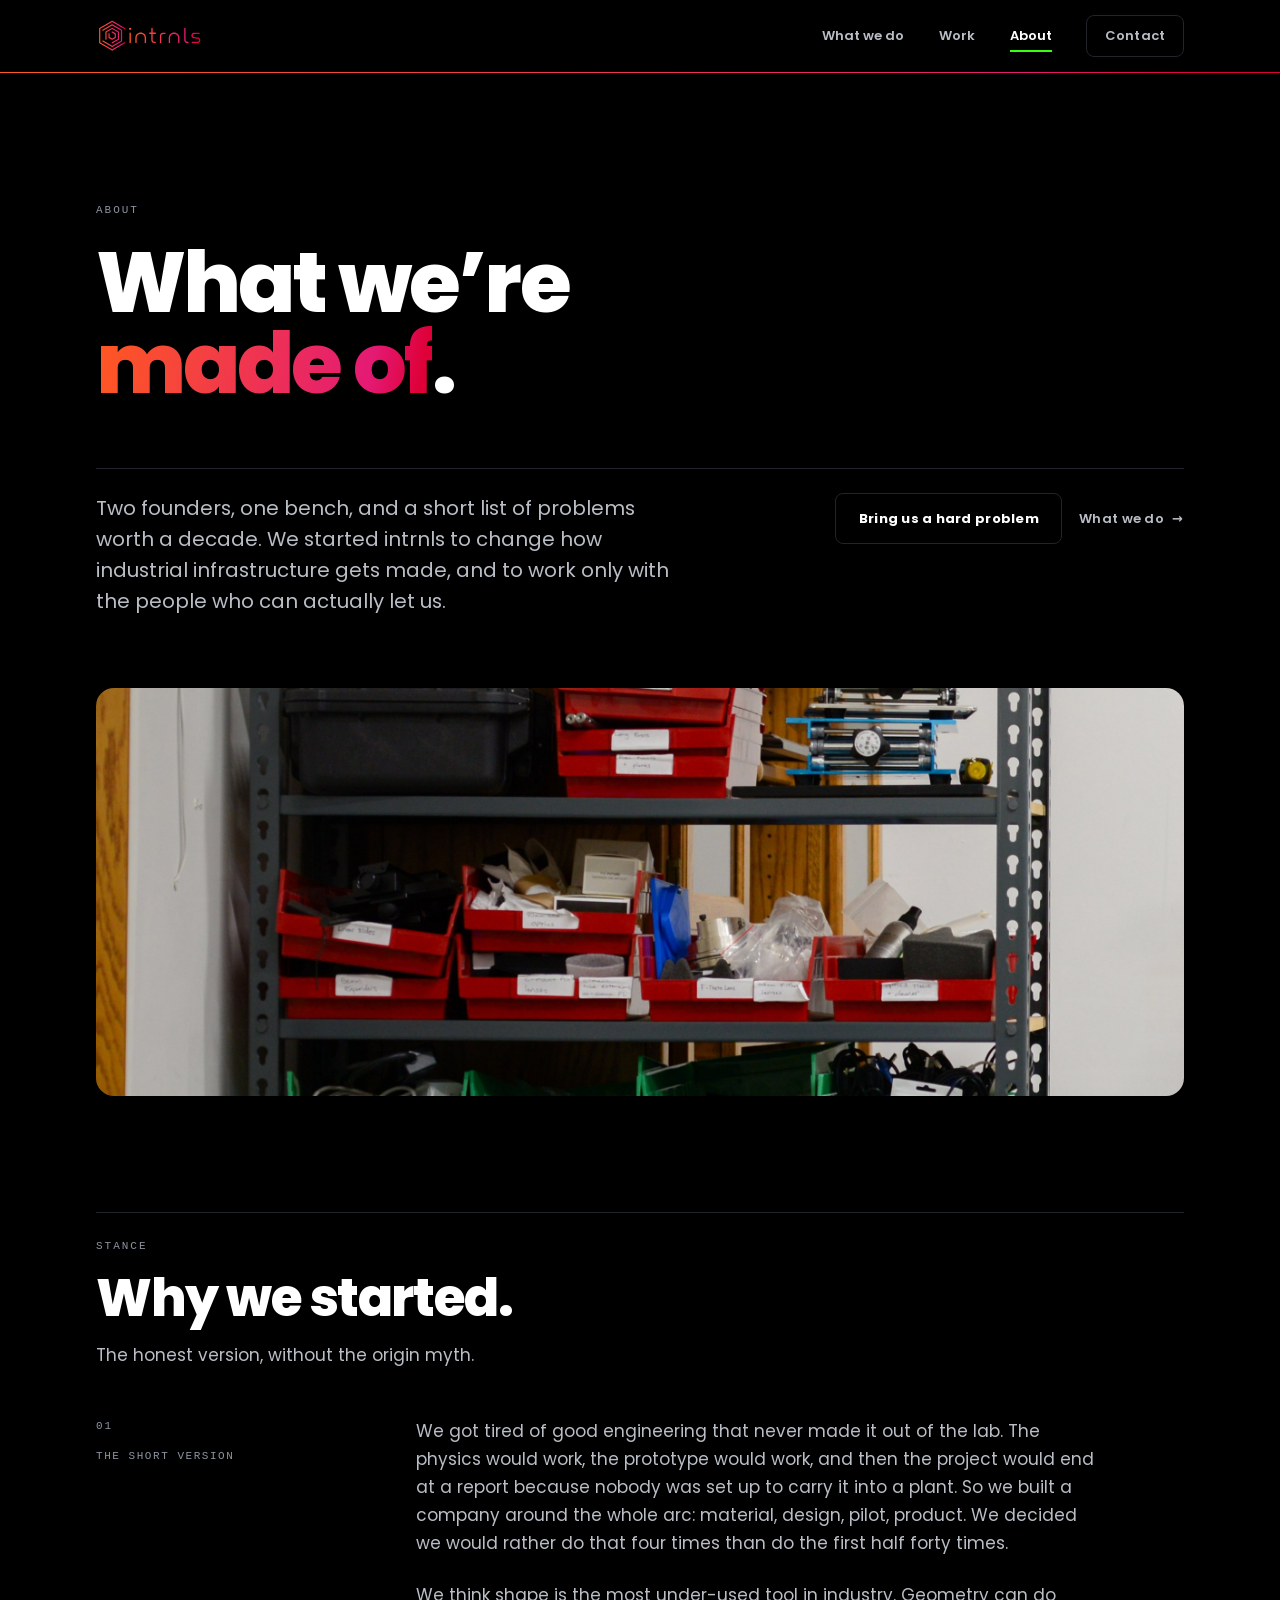
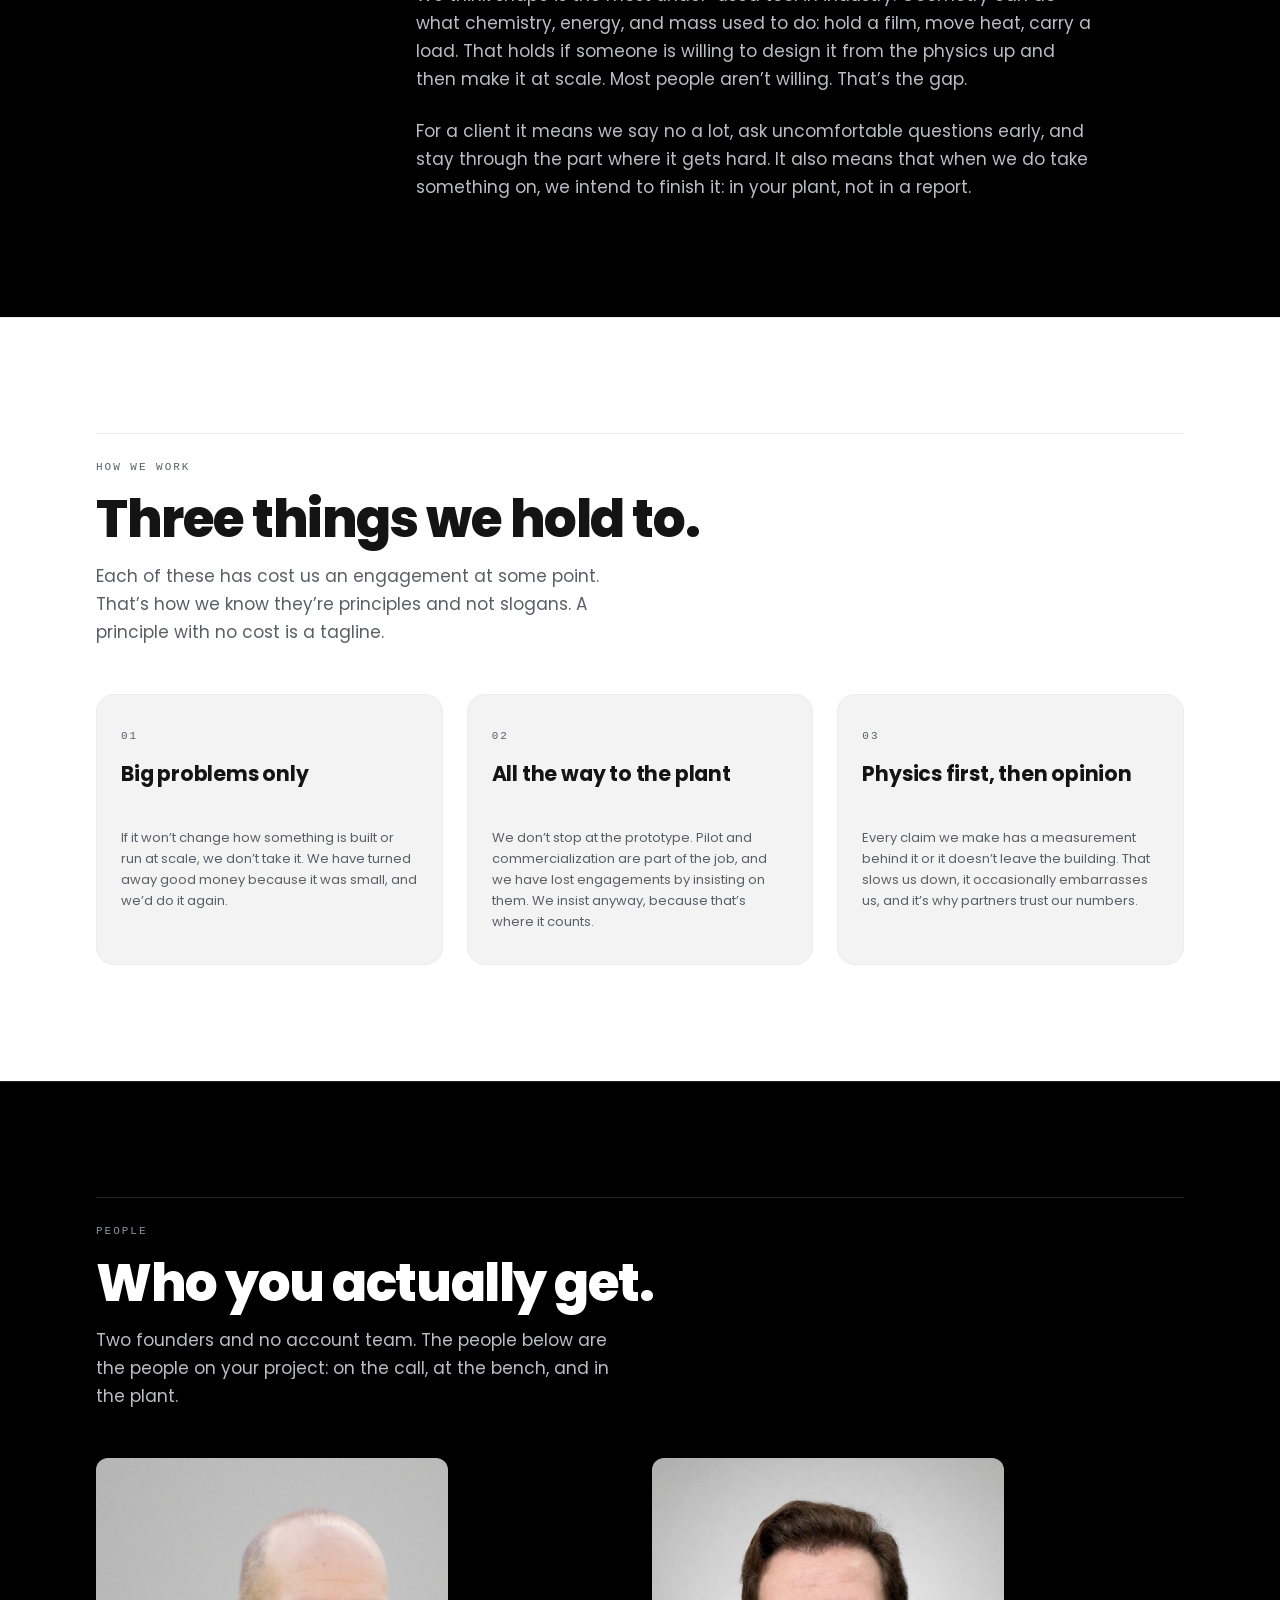
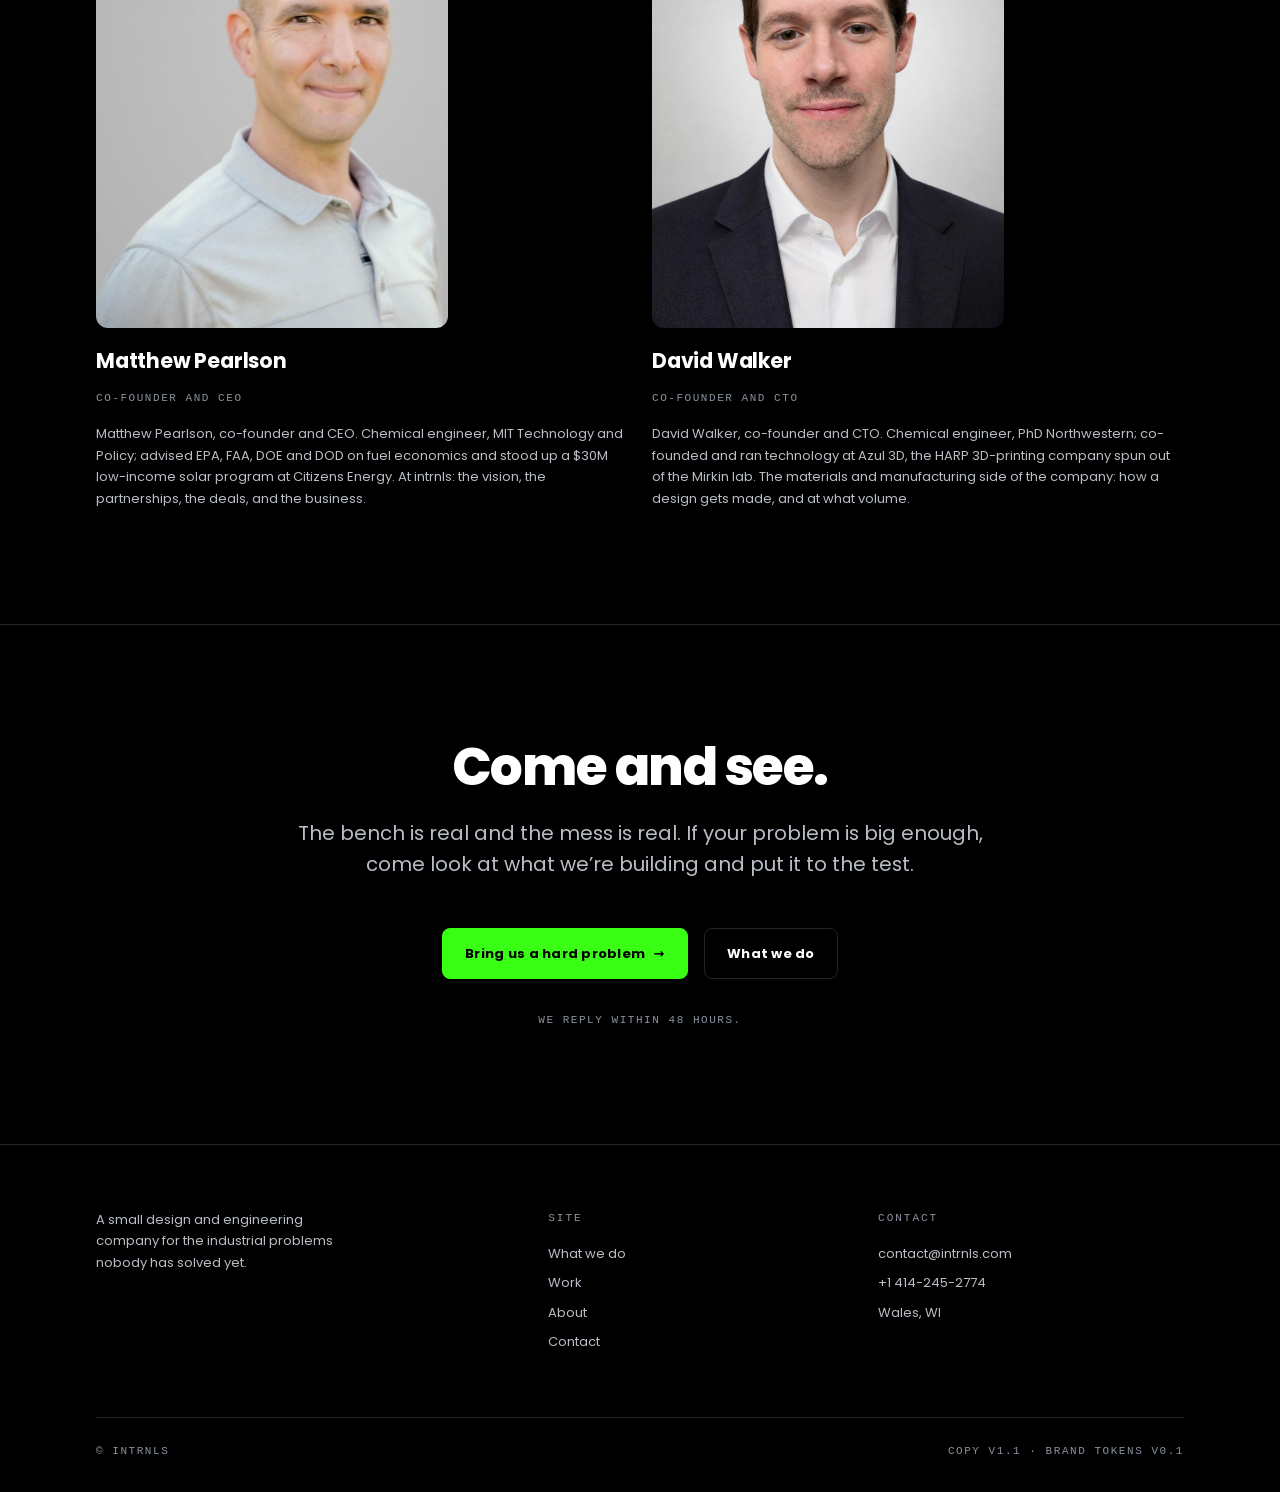
==== commit 0f4a60d7: "Copy: founder titles, and name the media as evaporative about.html: the two role chips and the openi" ====
--- a/web/about.html
+++ b/web/about.html
@@ -296,9 +296,9 @@
            photo, not a crop or a background swap.
            NAME and ROLE were reserved fact slots in the skeleton and are now filled,
            because copy deck v1.1 states both inside the bio it wrote ("Matthew Pearlson,
-           co-founder." / "David Walker, co-founder."): the fact is the deck's, not ours,
-           and a reserved NAME chip sitting above a bio that names the person reads as a
-           bug. The bios themselves are verbatim. UX-ENGINEER JUDGEMENT CALL, flagged in
+           co-founder and CEO." / "David Walker, co-founder and CTO."): the fact is the
+           deck's, not ours, and a reserved NAME chip sitting above a bio that names the
+           person reads as a bug. The bios themselves are verbatim. UX-ENGINEER JUDGEMENT CALL, flagged in
            the handover — revert to a .slot-tag on two lines if the copywriter disagrees.
            The name is an h3 rather than a chip because a person card's name is its
            heading; it sits under the section h2, so the heading order still has no jump.
@@ -309,9 +309,9 @@
                loading="lazy" decoding="async"
                alt="Matthew Pearlson, photographed in a studio against a plain grey background, in a pale grey polo shirt, turned slightly to camera.">
           <h3 class="h3" data-slot="person-1-name">Matthew Pearlson</h3>
-          <span class="meta" data-slot="person-1-role">Co-founder</span>
+          <span class="meta" data-slot="person-1-role">Co-founder and CEO</span>
           <p data-slot="person-1-bio">
-            Matthew Pearlson, co-founder. Chemical engineer, MIT Technology and Policy; advised
+            Matthew Pearlson, co-founder and CEO. Chemical engineer, MIT Technology and Policy; advised
             EPA, FAA, DOE and DOD on fuel economics and stood up a $30M low-income solar program
             at Citizens Energy. At intrnls: the vision, the partnerships, the deals, and the
             business.
@@ -326,9 +326,9 @@
                loading="lazy" decoding="async"
                alt="David Walker, photographed in a studio against a plain grey background, in a navy suit jacket over an open white shirt.">
           <h3 class="h3" data-slot="person-2-name">David Walker</h3>
-          <span class="meta" data-slot="person-2-role">Co-founder</span>
+          <span class="meta" data-slot="person-2-role">Co-founder and CTO</span>
           <p data-slot="person-2-bio">
-            David Walker, co-founder. Chemical engineer, PhD Northwestern; co-founded and ran
+            David Walker, co-founder and CTO. Chemical engineer, PhD Northwestern; co-founded and ran
             technology at Azul 3D, the HARP 3D-printing company spun out of the Mirkin lab. The
             materials and manufacturing side of the company: how a design gets made, and at
             what volume.
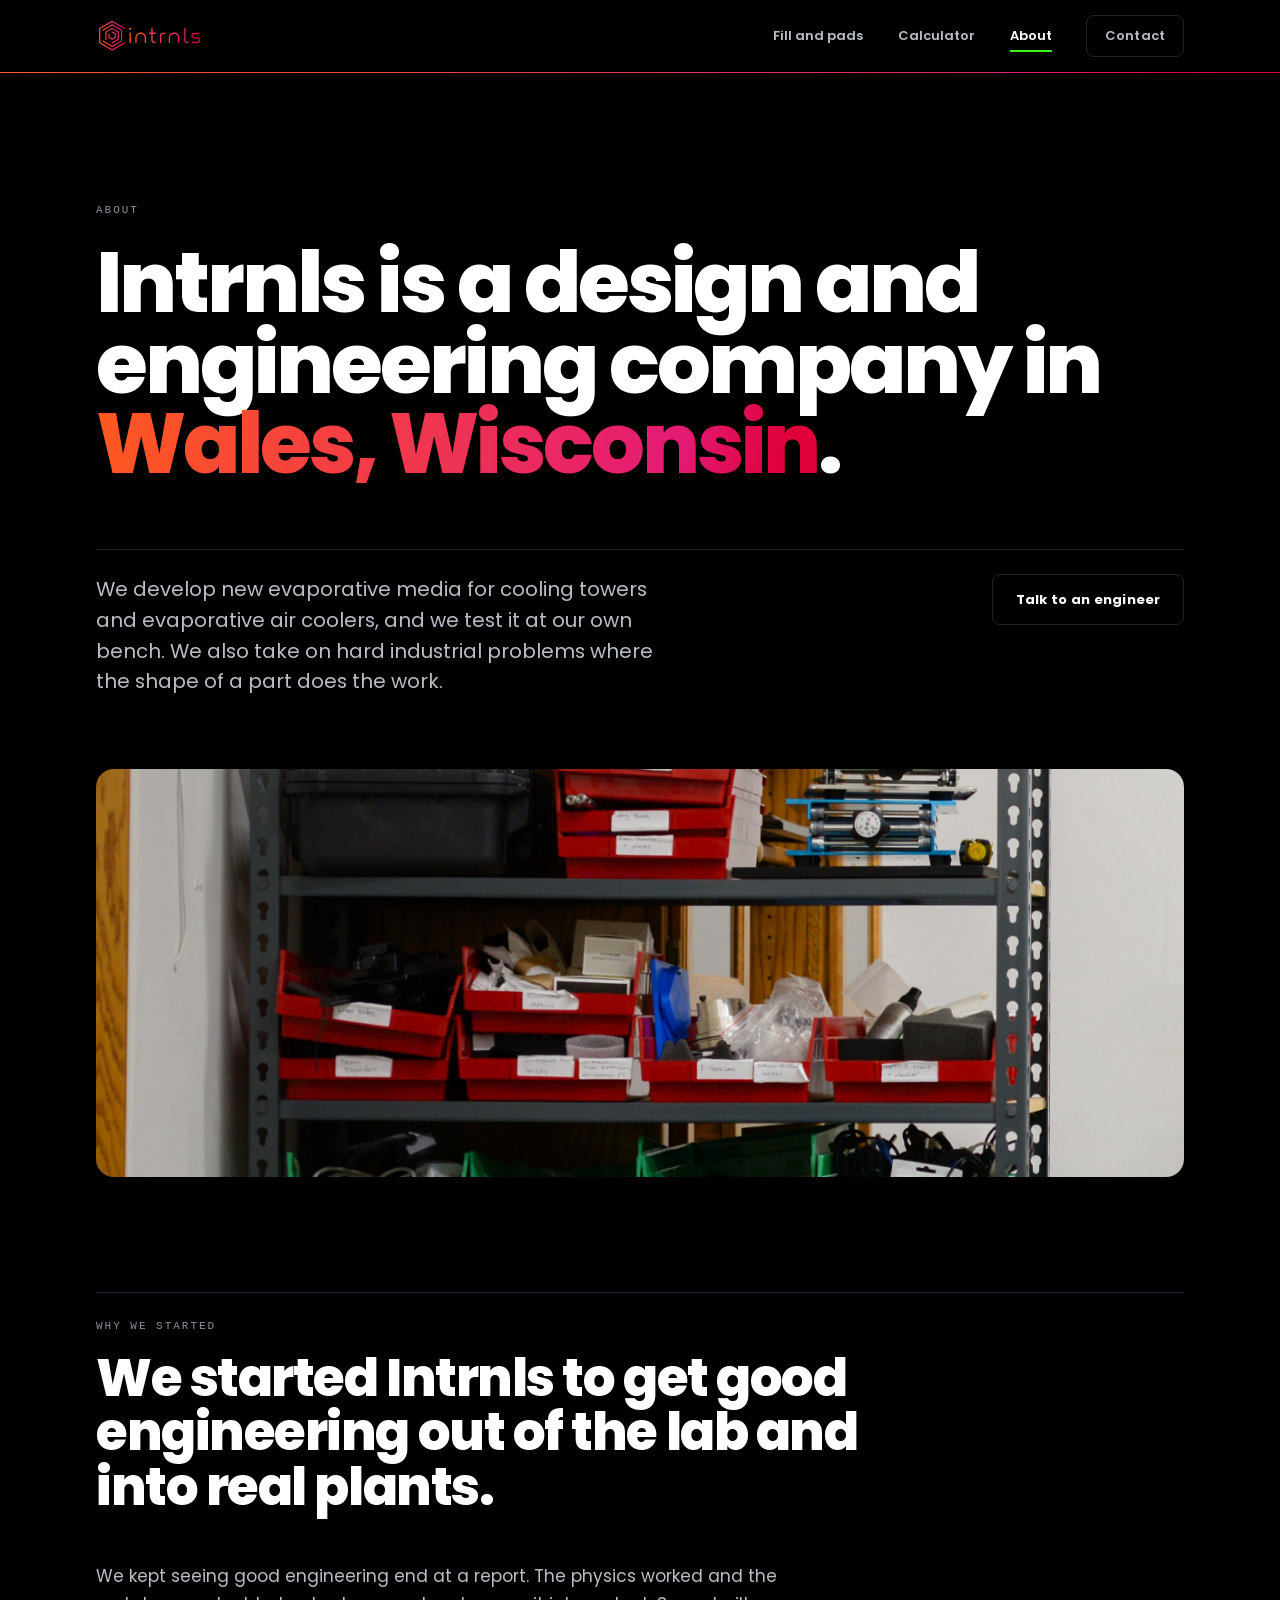
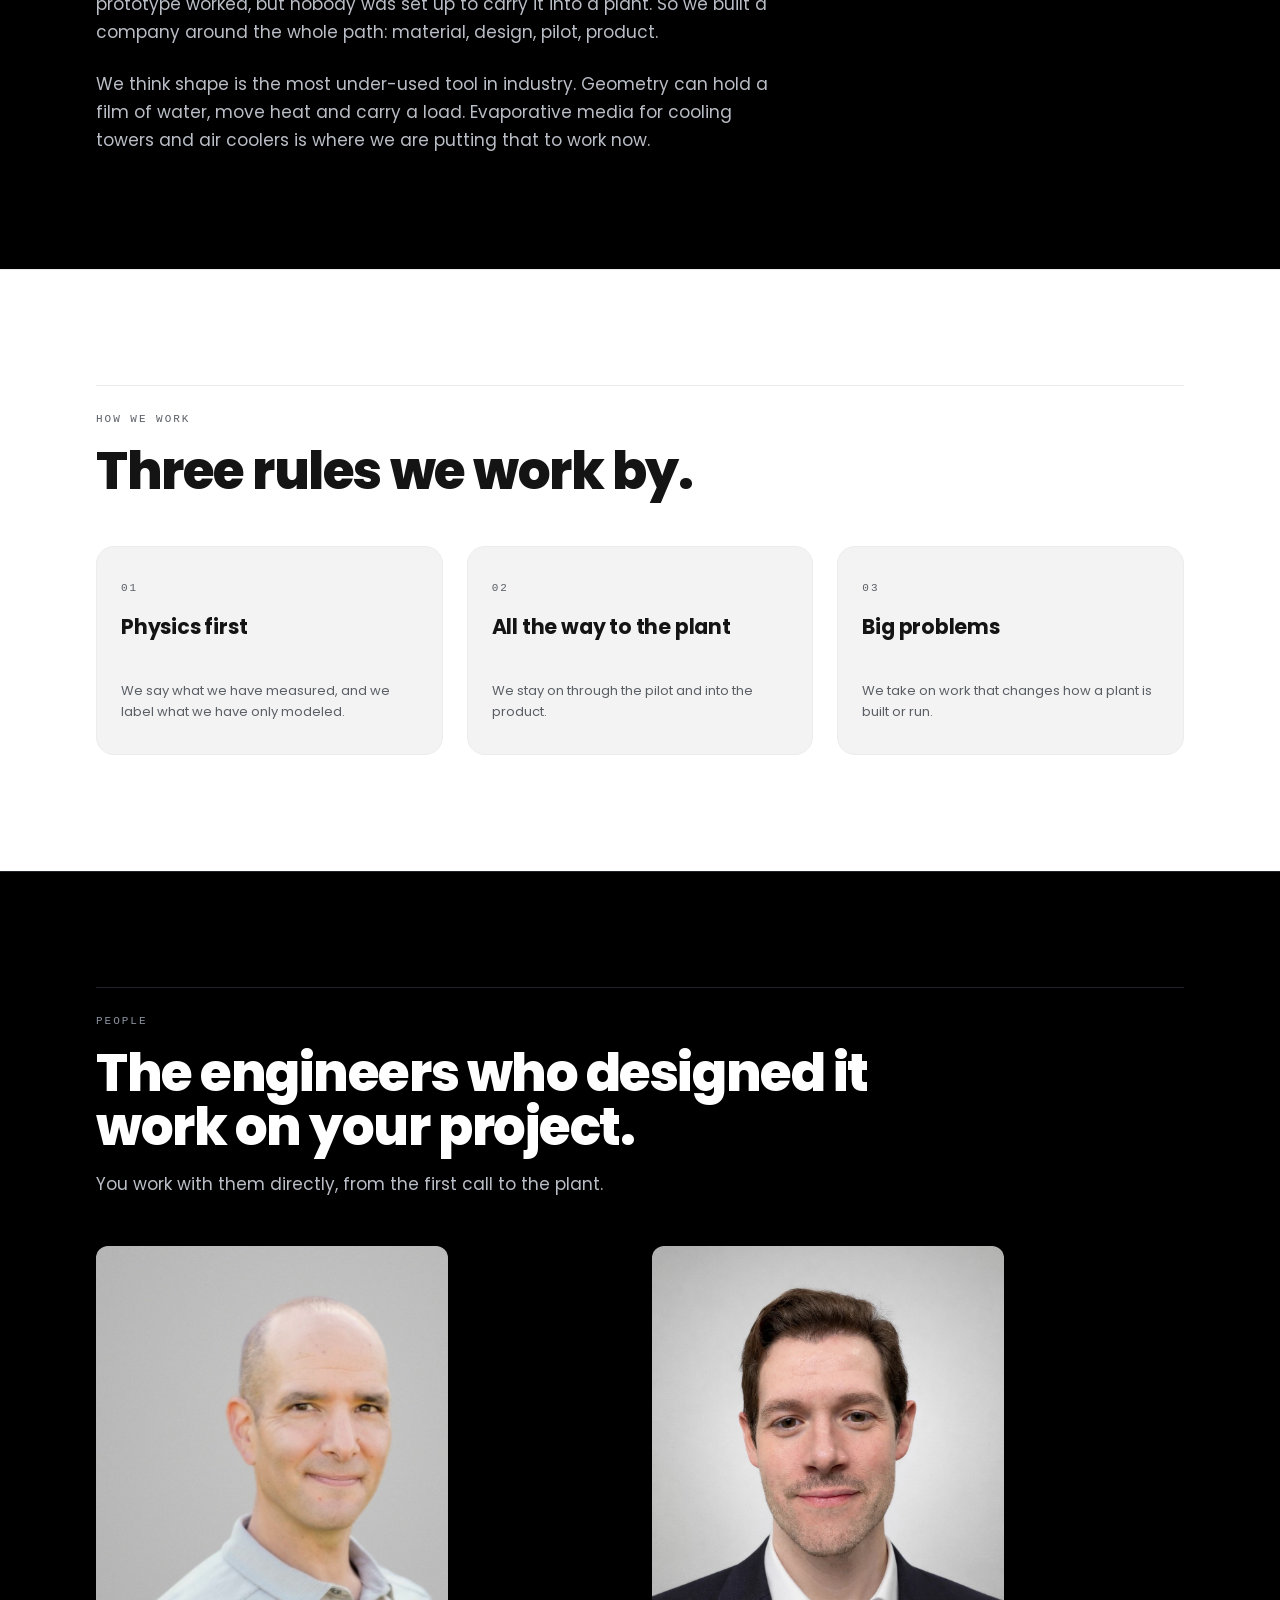
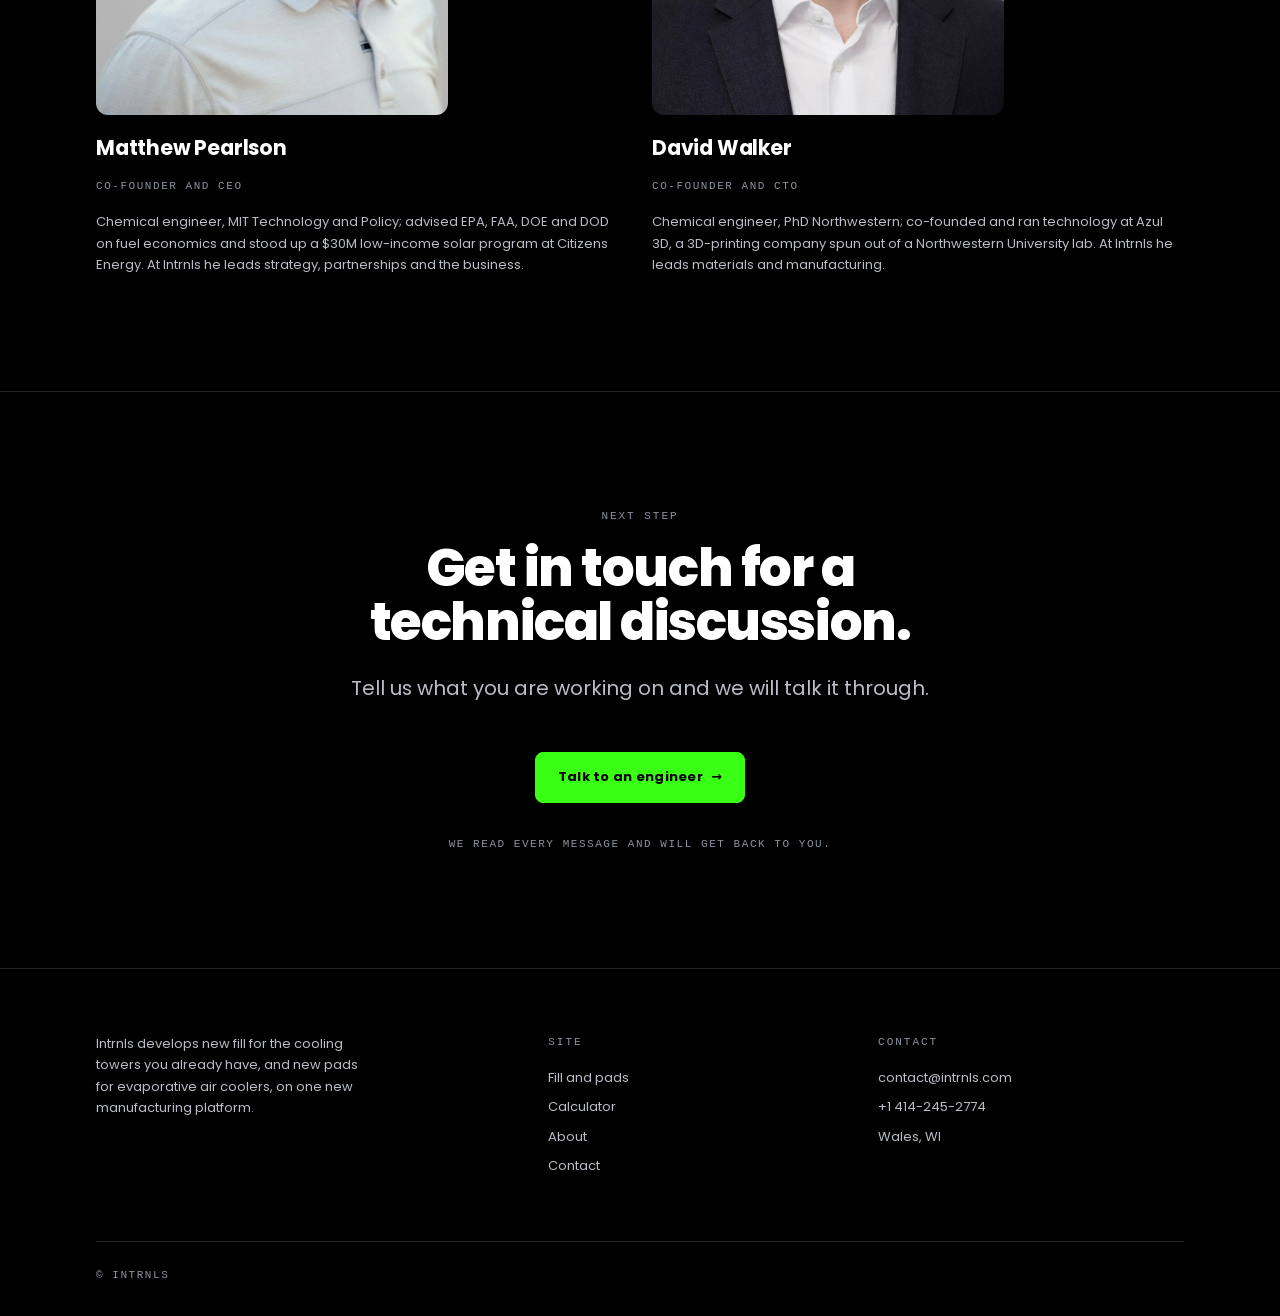
==== commit c97c3f11: "Refresh intrnls.com: cooling tower fill and evaporative pads New home page with the flow loop hero, " ====
--- a/web/about.html
+++ b/web/about.html
@@ -3,15 +3,11 @@
 <head>
 <meta charset="utf-8">
 <meta name="viewport" content="width=device-width, initial-scale=1">
-<title data-slot="page-title">About &middot; intrnls</title>
-<meta name="description" data-slot="meta-description" content="intrnls is a two-founder design and engineering company in Wisconsin. We exist to change how industrial infrastructure is made, one very hard problem at a time.">
-<!-- OPEN GRAPH, per-page half. Mirrors the <title> and the meta description
-     directly above, word for word: two sources for one sentence drift apart, and
-     the link preview is the copy nobody re-reads. The shared half (og:image,
-     og:type, twitter:card) is in the include below.
-     ⚠ og:url is ABSOLUTE and the domain is an ASSUMPTION — see the include. -->
-<meta property="og:title" content="About &middot; intrnls">
-<meta property="og:description" content="intrnls is a two-founder design and engineering company in Wisconsin. We exist to change how industrial infrastructure is made, one very hard problem at a time.">
+<title data-slot="page-title">About | Intrnls</title>
+<meta name="description" data-slot="meta-description" content="Intrnls is a two-founder design and engineering company in Wales, Wisconsin. We develop new evaporative media for cooling towers and evaporative air coolers.">
+
+<meta property="og:title" content="About | Intrnls">
+<meta property="og:description" content="Intrnls is a two-founder design and engineering company in Wales, Wisconsin. We develop new evaporative media for cooling towers and evaporative air coolers.">
 <meta property="og:url" content="https://intrnls.com/about.html">
 <!-- @include:head-common -->
 <!-- GENERATED BLOCK — edits here are overwritten. One source:
@@ -20,33 +16,17 @@
      marker, because they are per-page by definition. -->
 <meta name="color-scheme" content="dark light">
 
-<!-- OPEN GRAPH — LIVE as of 2026-08-20. The card is real art now (img/og-card.jpg,
-     1200x630: the same bench photograph as the Home hero, cropped to 1.91:1), so the
-     block is no longer a claim we cannot stand behind.
-     SPLIT, deliberately: og:title / og:description / og:url are PER PAGE and live in
-     each page's <head> ABOVE the include marker, next to <title> and
-     <meta name="description">, which they mirror word for word. Only the parts that
-     are genuinely the same on every page are here. Do not move the per-page half into
-     this partial — every page would then share Home's title in every link preview.
-     ⚠ ABSOLUTE URL, UNCONFIRMED DOMAIN. og:image and og:url must be absolute — a
-     relative path is not fetchable by Slack, iMessage or LinkedIn. We do not have a
-     domain yet; https://intrnls.com/ is the assumption. If the site ships anywhere
-     else, THESE MUST BE CORRECTED — here and in the og:url on all six pages
-     (grep -rn 'https://intrnls.com' web/) — or every link preview breaks. -->
 <meta property="og:type" content="website">
-<meta property="og:site_name" content="intrnls">
+<meta property="og:site_name" content="Intrnls">
 <meta property="og:locale" content="en_US">
-<meta property="og:image" content="https://intrnls.com/img/og-card.jpg">
+<meta property="og:image" content="https://intrnls.com/img/og-card-fill.jpg">
 <meta property="og:image:width" content="1200">
 <meta property="og:image:height" content="630">
-<meta property="og:image:alt" content="Close-up of a bench rig: a white flexible shaft coupling joins a polished steel shaft to a stack of precision bearings, a green circuit board out of focus behind.">
+<meta property="og:image:alt" content="Close-up of tall 3D-printed lattice columns with water running down their faces, in the brand treatment: a magenta to orange gradient with the brightest water in green.">
 <meta name="twitter:card" content="summary_large_image">
-
-<!-- Favicon: the real mark (Artboard 5, supplied 2026-08-20), replacing
-     the placeholder gradient tile. Browser chrome, not a page surface, so it
-     does not count against the one-logo-per-surface rule. External file (not
-     inlined like the header lockup) — no currentColor need, it never sits on
-     the page's own background. -->
+<meta name="twitter:image" content="https://intrnls.com/img/og-card-fill.jpg">
+<meta name="twitter:image:alt" content="Close-up of tall 3D-printed lattice columns with water running down their faces, in the brand treatment: a magenta to orange gradient with the brightest water in green.">
+
 <link rel="icon" type="image/svg+xml" href="img/favicon.svg">
 
 <!-- One line, deliberately blocking and inline: marks the document as scripted BEFORE
@@ -64,23 +44,10 @@
      needs it to render, read or be navigated. -->
 <script src="js/site.js" defer></script>
 <!-- /@include:head-common -->
+
+<link rel="stylesheet" href="css/hero-video.css">
 </head>
 
-<!--
-  ===========================================================================
-  intrnls.com — ABOUT. Art direction: web/README.md.
-  GROUND: Lab (black) — an assertion of stance, and portraits are dramatic on
-  black (§2). ONE gradient moment: the hero headline. ONE ground flip: the
-  "How we work" band (Cashmere) — it is the page's breath and the one section
-  that is read rather than looked at. ONE filled green: the CTA button.
-
-  THE HONESTY RULE (§7): the PORTRAITS are still FACT slots and stay visibly
-  reserved — a stock portrait on an About page is the most embarrassing possible
-  version of this mistake. The two NAMES and ROLES are no longer reserved: copy
-  deck v1.1 states both inside the bios it wrote, so they are the deck's facts,
-  not stand-ins. See the comment above the People grid.
-  ===========================================================================
--->
 <body>
 
 <!-- @include:header nav=about -->
@@ -91,15 +58,8 @@
 
 <header class="site-head">
   <div class="container head-bar">
-    <!-- THE ONE LOGO ON THIS SURFACE. Real lockup, supplied 2026-08-20
-         (intrnls_logos.zip, Artboard 3) — replaces the typeset stand-in. Inlined
-         (not <img src>) because its keyline stroke is set to currentColor so ONE
-         file works on both Lab and Cashmere headers: .brand sets color:var(--fg),
-         the SVG inherits it, no second asset or CSS toggle needed. Source of
-         record + the other 4 artboards: design/incoming-photos/logos-source/.
-         svg is aria-hidden — the parent link's aria-label carries the accessible
-         name, so nothing announces the mark twice. -->
-    <a class="brand" href="index.html" aria-label="intrnls, home" data-nav="home"><svg aria-hidden="true" xmlns="http://www.w3.org/2000/svg" xmlns:xlink="http://www.w3.org/1999/xlink" viewBox="0 0 540 180"><defs><style>.cls-1{fill:none;stroke-width:0px}.cls-2{clip-path:url(#clippath-1)}.cls-3{fill:url(#New_Gradient_Swatch_1-2);stroke-width:7px}.cls-3,.cls-4{stroke:currentColor;stroke-miterlimit:10}.cls-4{fill:url(#New_Gradient_Swatch_1);stroke-width:4px}.cls-5{clip-path:url(#clippath)}</style><clipPath id="clippath"><path class="cls-1" d="M80.93,13.14c-.52,0-1.04.13-1.5.4L17.08,49.54c-.93.53-1.5,1.53-1.5,2.6v72c0,1.07.57,2.06,1.5,2.6l62.35,36c.91.53,2.09.53,3,0l62.35-36c1.43-.83,1.93-2.67,1.1-4.1-.83-1.43-2.66-1.93-4.1-1.1l-60.85,35.13-59.35-34.27V53.87l59.35-34.27,60.85,35.13c1.43.83,3.27.33,4.1-1.1.83-1.43.33-3.27-1.1-4.1L82.43,13.54c-.46-.27-.98-.4-1.5-.4ZM34.17,112.11c-.26,0-.52.04-.78.1-.77.21-1.42.7-1.82,1.4-.83,1.43-.33,3.27,1.1,4.1l46.77,27c.91.53,2.09.53,3,0l46.77-27c.93-.53,1.5-1.53,1.5-2.6v-54c0-1.07-.57-2.06-1.5-2.6l-46.77-27c-.93-.54-2.07-.53-3,0l-46.77,27c-1.43.83-1.93,2.67-1.1,4.1.4.69,1.05,1.19,1.82,1.4.77.21,1.58.1,2.27-.3l45.27-26.13,43.77,25.27v50.54l-43.77,25.27-45.27-26.13c-.46-.27-.98-.4-1.5-.4ZM80.93,55.58l28.18,16.27v32.54l-29.68,17.13c-1.43.83-1.93,2.67-1.1,4.1.53.93,1.53,1.5,2.6,1.5.52,0,1.04-.14,1.49-.4h0s31.18-18,31.18-18c.93-.53,1.5-1.53,1.5-2.6v-36c0-1.07-.57-2.06-1.5-2.6l-31.18-18c-.93-.54-2.07-.53-3,0l-31.18,18c-.93.53-1.5,1.53-1.5,2.6v36c0,1.65,1.35,3,3,3s3-1.35,3-3v-34.27l28.18-16.27ZM65.35,76.09c-1.65,0-3,1.35-3,3v18c0,1.07.57,2.06,1.5,2.6l15.59,9c.91.53,2.09.53,3,0l15.59-9c.93-.53,1.5-1.53,1.5-2.6v-18c0-1.07-.57-2.06-1.5-2.6l-15.59-9c-1.43-.83-3.27-.33-4.1,1.1-.4.69-.51,1.5-.3,2.28.21.77.7,1.42,1.4,1.82l14.09,8.13v14.54l-12.59,7.27-12.59-7.27v-16.27c0-1.65-1.35-3-3-3Z"/></clipPath><linearGradient id="New_Gradient_Swatch_1" x1="12.58" y1="87.94" x2="149.02" y2="87.94" gradientUnits="userSpaceOnUse"><stop offset="0" stop-color="#ff5a1f"/><stop offset=".8" stop-color="#e41a74"/><stop offset=".95" stop-color="#de0037"/></linearGradient><clipPath id="clippath-1"><path class="cls-1" d="M390.42,79.39c2.79,0,5.45.54,7.89,1.62,2.39,1.05,4.5,2.49,6.28,4.27s3.22,3.9,4.27,6.28c1.07,2.44,1.62,5.1,1.62,7.89v23.4c0,.91.31,1.62,1.01,2.32s1.42,1.02,2.33,1.02c.99,0,1.74-.31,2.45-1.01.7-.7,1.01-1.42,1.01-2.33v-23.4c0-3.73-.71-7.26-2.11-10.49-1.42-3.26-3.35-6.12-5.75-8.52-2.39-2.39-5.26-4.33-8.52-5.75-3.22-1.4-6.75-2.11-10.48-2.11s-7.14.71-10.37,2.11c-3.26,1.42-6.12,3.35-8.52,5.75-2.4,2.4-4.33,5.26-5.75,8.52-1.4,3.22-2.11,6.75-2.11,10.48v23.4c0,.91.31,1.62,1.01,2.32s1.42,1.02,2.33,1.02c.97,0,1.69-.3,2.35-.98.69-.71.99-1.44.99-2.36v-23.4c0-2.8.54-5.46,1.62-7.89,1.05-2.39,2.49-4.5,4.27-6.28,1.78-1.78,3.93-3.22,6.37-4.28,2.47-1.07,5.1-1.61,7.81-1.61ZM335.94,73.19c-2.17,0-4.29.42-6.29,1.24-2.03.83-3.75,1.98-5.27,3.5-1.52,1.52-2.67,3.25-3.5,5.27-.82,2-1.24,4.12-1.24,6.29v33.36c0,.91.31,1.62,1.01,2.32s1.42,1.02,2.33,1.02c.97,0,1.69-.3,2.35-.98.69-.71.99-1.44.99-2.36v-33.36c0-2.39.9-4.62,2.67-6.63l.31-.31c2.01-1.78,4.24-2.68,6.64-2.68h8.88c.93,0,1.66-.31,2.36-.99.67-.66.98-1.38.98-2.35s-.3-1.69-.98-2.35c-.71-.69-1.44-.99-2.36-.99h-8.88ZM223.38,79.39c2.79,0,5.45.54,7.89,1.62,2.39,1.05,4.5,2.49,6.28,4.27s3.22,3.9,4.27,6.28c1.07,2.44,1.62,5.1,1.62,7.89v23.4c0,.91.31,1.62,1.01,2.32s1.42,1.02,2.33,1.02c.99,0,1.74-.31,2.45-1.01.7-.7,1.01-1.42,1.01-2.33v-23.4c0-3.73-.71-7.26-2.11-10.49-1.42-3.26-3.35-6.12-5.75-8.52-2.39-2.39-5.26-4.33-8.52-5.75-3.22-1.4-6.75-2.11-10.48-2.11s-7.14.71-10.37,2.11c-3.26,1.42-6.12,3.35-8.52,5.75-2.4,2.4-4.33,5.26-5.75,8.52-1.4,3.22-2.11,6.75-2.11,10.48v23.4c0,.91.31,1.62,1.01,2.32s1.42,1.02,2.33,1.02c.97,0,1.69-.3,2.35-.98.69-.71.99-1.44.99-2.36v-23.4c0-2.8.54-5.46,1.62-7.89,1.05-2.39,2.49-4.5,4.27-6.28,1.78-1.78,3.93-3.22,6.37-4.28,2.47-1.07,5.1-1.61,7.81-1.61ZM170.82,72.59c-.97,0-1.69.3-2.35.98-.68.71-.99,1.47-.99,2.48v46.8c0,.93.31,1.66.99,2.36.66.68,1.38.98,2.35.98.91,0,1.62-.31,2.33-1.01.7-.7,1.01-1.42,1.01-2.33v-46.8c0-.99-.31-1.74-1.02-2.45-.7-.7-1.42-1.01-2.32-1.01ZM170.82,48.47c-1.65,0-2.93.5-4.03,1.58-1.08,1.06-1.59,2.3-1.59,3.92s.51,2.9,1.61,4c1.1,1.1,2.38,1.62,4.01,1.62,1.55,0,2.78-.51,3.88-1.62,1.1-1.1,1.62-2.37,1.62-4s-.5-2.86-1.59-3.92c-1.1-1.08-2.35-1.58-3.91-1.58ZM481.97,118.91c-.91,0-1.62.31-2.33,1.01-.7.7-1.01,1.46-1.01,2.45,0,.91.31,1.62,1.01,2.32s1.42,1.02,2.33,1.02h25.56c1.95,0,3.76-.36,5.55-1.11,1.77-.74,3.34-1.8,4.7-3.15,1.35-1.35,2.36-2.87,3.07-4.65.72-1.8,1.07-3.59,1.07-5.48s-.31-3.52-.91-5.12c-.61-1.6-1.47-3.04-2.55-4.28-1.07-1.23-2.37-2.25-3.87-3.05-1.5-.8-3.18-1.34-4.99-1.6l-19.8-2.42c-1.74-.29-3.28-1.14-4.44-2.45-1.21-1.35-1.84-3.03-1.84-4.85,0-2.05.79-3.92,2.29-5.42,1.49-1.49,3.37-2.28,5.41-2.28h23.76c1.01,0,1.78-.31,2.48-.99.68-.66.98-1.38.98-2.35s-.3-1.69-.98-2.35c-.71-.69-1.47-.99-2.48-.99h-23.76c-1.99,0-3.87.37-5.59,1.1-1.72.73-3.24,1.76-4.5,3.06-1.3,1.33-2.36,2.91-3.15,4.68-.76,1.7-1.14,3.56-1.14,5.54,0,1.8.3,3.49.9,5.03.61,1.58,1.46,2.95,2.58,4.21,1.13,1.26,2.48,2.33,4.01,3.18,1.49.82,3.04,1.31,4.75,1.5,3.1.41,6.37.83,9.89,1.26,3.53.44,6.82.86,9.86,1.26l.13.02c1.73.29,3.27,1.14,4.43,2.44,1.21,1.36,1.85,3.04,1.85,4.85,0,2.05-.77,3.9-2.23,5.35-1.46,1.46-3.35,2.23-5.47,2.23h-25.56ZM444.42,48.47c-.93,0-1.66.31-2.36.99-.68.66-.98,1.38-.98,2.35v57.6c0,2.26.42,4.31,1.27,6.29.86,1.98,2.04,3.74,3.52,5.22,1.48,1.48,3.24,2.67,5.21,3.52,1.98.86,4.03,1.27,6.29,1.27h2.4c.97,0,1.69-.3,2.35-.98.69-.71.99-1.44.99-2.36,0-1.01-.31-1.78-.99-2.49-.65-.67-1.38-.97-2.35-.97h-2.4c-2.57,0-4.91-.94-6.75-2.72-1.88-1.81-2.87-4.16-2.87-6.78v-57.6c0-.99-.29-1.72-.96-2.39-.66-.66-1.4-.95-2.39-.95ZM268.98,72.59c-.91,0-1.62.31-2.33,1.01-.7.7-1.01,1.46-1.01,2.45,0,.91.31,1.62,1.01,2.32s1.42,1.02,2.33,1.02h7.58v30.02c0,2.23.43,4.34,1.27,6.29.85,1.97,2.03,3.7,3.49,5.13,1.49,1.45,3.25,2.63,5.24,3.49,1.98.86,4.03,1.27,6.29,1.27h3c.99,0,1.72-.29,2.39-.96.66-.66.95-1.4.95-2.38,0-.93-.31-1.66-.99-2.37-.65-.67-1.38-.97-2.35-.97h-3c-2.6,0-4.93-.96-6.74-2.77-1.81-1.8-2.76-4.13-2.76-6.73v-30.02h13.22c.97,0,1.69-.3,2.35-.98.69-.71.99-1.44.99-2.36,0-1.01-.31-1.78-.99-2.48-.65-.67-1.38-.98-2.35-.98h-13.22v-20.78c0-.97-.3-1.69-.98-2.35-.71-.68-1.47-.99-2.48-.99-.93,0-1.66.31-2.36.99-.68.66-.98,1.38-.98,2.35v20.78h-7.58Z"/></clipPath><linearGradient id="New_Gradient_Swatch_1-2" x1="160.51" y1="87.33" x2="526.6" y2="87.33" xlink:href="#New_Gradient_Swatch_1"/></defs><g class="cls-5"><rect class="cls-4" x="12.58" y="10.68" width="136.44" height="154.52"/></g><g class="cls-2"><rect class="cls-3" x="160.51" y="29.45" width="366.09" height="115.77"/></g></svg></a>
+
+    <a class="brand" href="index.html" aria-label="Intrnls, home" data-nav="home"><svg aria-hidden="true" xmlns="http://www.w3.org/2000/svg" xmlns:xlink="http://www.w3.org/1999/xlink" viewBox="0 0 540 180"><defs><style>.cls-1{fill:none;stroke-width:0px}.cls-2{clip-path:url(#clippath-1)}.cls-3{fill:url(#New_Gradient_Swatch_1-2);stroke-width:7px}.cls-3,.cls-4{stroke:currentColor;stroke-miterlimit:10}.cls-4{fill:url(#New_Gradient_Swatch_1);stroke-width:4px}.cls-5{clip-path:url(#clippath)}</style><clipPath id="clippath"><path class="cls-1" d="M80.93,13.14c-.52,0-1.04.13-1.5.4L17.08,49.54c-.93.53-1.5,1.53-1.5,2.6v72c0,1.07.57,2.06,1.5,2.6l62.35,36c.91.53,2.09.53,3,0l62.35-36c1.43-.83,1.93-2.67,1.1-4.1-.83-1.43-2.66-1.93-4.1-1.1l-60.85,35.13-59.35-34.27V53.87l59.35-34.27,60.85,35.13c1.43.83,3.27.33,4.1-1.1.83-1.43.33-3.27-1.1-4.1L82.43,13.54c-.46-.27-.98-.4-1.5-.4ZM34.17,112.11c-.26,0-.52.04-.78.1-.77.21-1.42.7-1.82,1.4-.83,1.43-.33,3.27,1.1,4.1l46.77,27c.91.53,2.09.53,3,0l46.77-27c.93-.53,1.5-1.53,1.5-2.6v-54c0-1.07-.57-2.06-1.5-2.6l-46.77-27c-.93-.54-2.07-.53-3,0l-46.77,27c-1.43.83-1.93,2.67-1.1,4.1.4.69,1.05,1.19,1.82,1.4.77.21,1.58.1,2.27-.3l45.27-26.13,43.77,25.27v50.54l-43.77,25.27-45.27-26.13c-.46-.27-.98-.4-1.5-.4ZM80.93,55.58l28.18,16.27v32.54l-29.68,17.13c-1.43.83-1.93,2.67-1.1,4.1.53.93,1.53,1.5,2.6,1.5.52,0,1.04-.14,1.49-.4h0s31.18-18,31.18-18c.93-.53,1.5-1.53,1.5-2.6v-36c0-1.07-.57-2.06-1.5-2.6l-31.18-18c-.93-.54-2.07-.53-3,0l-31.18,18c-.93.53-1.5,1.53-1.5,2.6v36c0,1.65,1.35,3,3,3s3-1.35,3-3v-34.27l28.18-16.27ZM65.35,76.09c-1.65,0-3,1.35-3,3v18c0,1.07.57,2.06,1.5,2.6l15.59,9c.91.53,2.09.53,3,0l15.59-9c.93-.53,1.5-1.53,1.5-2.6v-18c0-1.07-.57-2.06-1.5-2.6l-15.59-9c-1.43-.83-3.27-.33-4.1,1.1-.4.69-.51,1.5-.3,2.28.21.77.7,1.42,1.4,1.82l14.09,8.13v14.54l-12.59,7.27-12.59-7.27v-16.27c0-1.65-1.35-3-3-3Z"/></clipPath><linearGradient id="New_Gradient_Swatch_1" x1="12.58" y1="87.94" x2="149.02" y2="87.94" gradientUnits="userSpaceOnUse"><stop offset="0" stop-color="#ff5a1f"/><stop offset=".8" stop-color="#e41a74"/><stop offset=".95" stop-color="#de0037"/></linearGradient><clipPath id="clippath-1"><path class="cls-1" d="M390.42,79.39c2.79,0,5.45.54,7.89,1.62,2.39,1.05,4.5,2.49,6.28,4.27s3.22,3.9,4.27,6.28c1.07,2.44,1.62,5.1,1.62,7.89v23.4c0,.91.31,1.62,1.01,2.32s1.42,1.02,2.33,1.02c.99,0,1.74-.31,2.45-1.01.7-.7,1.01-1.42,1.01-2.33v-23.4c0-3.73-.71-7.26-2.11-10.49-1.42-3.26-3.35-6.12-5.75-8.52-2.39-2.39-5.26-4.33-8.52-5.75-3.22-1.4-6.75-2.11-10.48-2.11s-7.14.71-10.37,2.11c-3.26,1.42-6.12,3.35-8.52,5.75-2.4,2.4-4.33,5.26-5.75,8.52-1.4,3.22-2.11,6.75-2.11,10.48v23.4c0,.91.31,1.62,1.01,2.32s1.42,1.02,2.33,1.02c.97,0,1.69-.3,2.35-.98.69-.71.99-1.44.99-2.36v-23.4c0-2.8.54-5.46,1.62-7.89,1.05-2.39,2.49-4.5,4.27-6.28,1.78-1.78,3.93-3.22,6.37-4.28,2.47-1.07,5.1-1.61,7.81-1.61ZM335.94,73.19c-2.17,0-4.29.42-6.29,1.24-2.03.83-3.75,1.98-5.27,3.5-1.52,1.52-2.67,3.25-3.5,5.27-.82,2-1.24,4.12-1.24,6.29v33.36c0,.91.31,1.62,1.01,2.32s1.42,1.02,2.33,1.02c.97,0,1.69-.3,2.35-.98.69-.71.99-1.44.99-2.36v-33.36c0-2.39.9-4.62,2.67-6.63l.31-.31c2.01-1.78,4.24-2.68,6.64-2.68h8.88c.93,0,1.66-.31,2.36-.99.67-.66.98-1.38.98-2.35s-.3-1.69-.98-2.35c-.71-.69-1.44-.99-2.36-.99h-8.88ZM223.38,79.39c2.79,0,5.45.54,7.89,1.62,2.39,1.05,4.5,2.49,6.28,4.27s3.22,3.9,4.27,6.28c1.07,2.44,1.62,5.1,1.62,7.89v23.4c0,.91.31,1.62,1.01,2.32s1.42,1.02,2.33,1.02c.99,0,1.74-.31,2.45-1.01.7-.7,1.01-1.42,1.01-2.33v-23.4c0-3.73-.71-7.26-2.11-10.49-1.42-3.26-3.35-6.12-5.75-8.52-2.39-2.39-5.26-4.33-8.52-5.75-3.22-1.4-6.75-2.11-10.48-2.11s-7.14.71-10.37,2.11c-3.26,1.42-6.12,3.35-8.52,5.75-2.4,2.4-4.33,5.26-5.75,8.52-1.4,3.22-2.11,6.75-2.11,10.48v23.4c0,.91.31,1.62,1.01,2.32s1.42,1.02,2.33,1.02c.97,0,1.69-.3,2.35-.98.69-.71.99-1.44.99-2.36v-23.4c0-2.8.54-5.46,1.62-7.89,1.05-2.39,2.49-4.5,4.27-6.28,1.78-1.78,3.93-3.22,6.37-4.28,2.47-1.07,5.1-1.61,7.81-1.61ZM170.82,72.59c-.97,0-1.69.3-2.35.98-.68.71-.99,1.47-.99,2.48v46.8c0,.93.31,1.66.99,2.36.66.68,1.38.98,2.35.98.91,0,1.62-.31,2.33-1.01.7-.7,1.01-1.42,1.01-2.33v-46.8c0-.99-.31-1.74-1.02-2.45-.7-.7-1.42-1.01-2.32-1.01ZM170.82,48.47c-1.65,0-2.93.5-4.03,1.58-1.08,1.06-1.59,2.3-1.59,3.92s.51,2.9,1.61,4c1.1,1.1,2.38,1.62,4.01,1.62,1.55,0,2.78-.51,3.88-1.62,1.1-1.1,1.62-2.37,1.62-4s-.5-2.86-1.59-3.92c-1.1-1.08-2.35-1.58-3.91-1.58ZM481.97,118.91c-.91,0-1.62.31-2.33,1.01-.7.7-1.01,1.46-1.01,2.45,0,.91.31,1.62,1.01,2.32s1.42,1.02,2.33,1.02h25.56c1.95,0,3.76-.36,5.55-1.11,1.77-.74,3.34-1.8,4.7-3.15,1.35-1.35,2.36-2.87,3.07-4.65.72-1.8,1.07-3.59,1.07-5.48s-.31-3.52-.91-5.12c-.61-1.6-1.47-3.04-2.55-4.28-1.07-1.23-2.37-2.25-3.87-3.05-1.5-.8-3.18-1.34-4.99-1.6l-19.8-2.42c-1.74-.29-3.28-1.14-4.44-2.45-1.21-1.35-1.84-3.03-1.84-4.85,0-2.05.79-3.92,2.29-5.42,1.49-1.49,3.37-2.28,5.41-2.28h23.76c1.01,0,1.78-.31,2.48-.99.68-.66.98-1.38.98-2.35s-.3-1.69-.98-2.35c-.71-.69-1.47-.99-2.48-.99h-23.76c-1.99,0-3.87.37-5.59,1.1-1.72.73-3.24,1.76-4.5,3.06-1.3,1.33-2.36,2.91-3.15,4.68-.76,1.7-1.14,3.56-1.14,5.54,0,1.8.3,3.49.9,5.03.61,1.58,1.46,2.95,2.58,4.21,1.13,1.26,2.48,2.33,4.01,3.18,1.49.82,3.04,1.31,4.75,1.5,3.1.41,6.37.83,9.89,1.26,3.53.44,6.82.86,9.86,1.26l.13.02c1.73.29,3.27,1.14,4.43,2.44,1.21,1.36,1.85,3.04,1.85,4.85,0,2.05-.77,3.9-2.23,5.35-1.46,1.46-3.35,2.23-5.47,2.23h-25.56ZM444.42,48.47c-.93,0-1.66.31-2.36.99-.68.66-.98,1.38-.98,2.35v57.6c0,2.26.42,4.31,1.27,6.29.86,1.98,2.04,3.74,3.52,5.22,1.48,1.48,3.24,2.67,5.21,3.52,1.98.86,4.03,1.27,6.29,1.27h2.4c.97,0,1.69-.3,2.35-.98.69-.71.99-1.44.99-2.36,0-1.01-.31-1.78-.99-2.49-.65-.67-1.38-.97-2.35-.97h-2.4c-2.57,0-4.91-.94-6.75-2.72-1.88-1.81-2.87-4.16-2.87-6.78v-57.6c0-.99-.29-1.72-.96-2.39-.66-.66-1.4-.95-2.39-.95ZM268.98,72.59c-.91,0-1.62.31-2.33,1.01-.7.7-1.01,1.46-1.01,2.45,0,.91.31,1.62,1.01,2.32s1.42,1.02,2.33,1.02h7.58v30.02c0,2.23.43,4.34,1.27,6.29.85,1.97,2.03,3.7,3.49,5.13,1.49,1.45,3.25,2.63,5.24,3.49,1.98.86,4.03,1.27,6.29,1.27h3c.99,0,1.72-.29,2.39-.96.66-.66.95-1.4.95-2.38,0-.93-.31-1.66-.99-2.37-.65-.67-1.38-.97-2.35-.97h-3c-2.6,0-4.93-.96-6.74-2.77-1.81-1.8-2.76-4.13-2.76-6.73v-30.02h13.22c.97,0,1.69-.3,2.35-.98.69-.71.99-1.44.99-2.36,0-1.01-.31-1.78-.99-2.48-.65-.67-1.38-.98-2.35-.98h-13.22v-20.78c0-.97-.3-1.69-.98-2.35-.71-.68-1.47-.99-2.48-.99-.93,0-1.66.31-2.36.99-.68.66-.98,1.38-.98,2.35v20.78h-7.58Z"/></clipPath><linearGradient id="New_Gradient_Swatch_1-2" x1="160.51" y1="87.33" x2="526.6" y2="87.33" xlink:href="#New_Gradient_Swatch_1"/></defs><g class="cls-5"><rect class="cls-4" x="12.58" y="10.68" width="136.44" height="154.52"/></g><g class="cls-2"><rect class="cls-3" x="160.51" y="29.45" width="366.09" height="115.77"/></g></svg></a>
 
     <button class="nav-toggle" id="navToggle" aria-expanded="false" aria-controls="primary-nav">
       <span class="bars" aria-hidden="true"><i></i><i></i><i></i></span>
@@ -107,20 +67,11 @@
     </button>
 
     <nav class="nav" id="primary-nav" aria-label="Primary">
-      <a href="what-we-do.html" data-nav="what-we-do">What we do</a>
-      <!-- WORK IS IN THE NAV — a deliberate decision, 2026-08-16. It was hidden per README §1
-           (three empty cards read worse than no page), but hiding it from the nav alone was
-           incoherent: the Home hero, the Home section link and the footer all still pointed
-           here, and Home previewed the same three empty cards at the time. Consistency beat
-           concealment — show it and own that it was thin.
-           UPDATE: all four cards are now cleared to publish and photographed (see work.html's
-           header comment, 2026-08-19/20) — the reservation this comment used to describe is
-           over. Art director's note: flip Work to FIRST in the nav now that the condition §1
-           set is met; that call has not been made yet. -->
-      <a href="work.html" data-nav="work">Work</a>
+
+      <a href="index.html" data-nav="fill">Fill and pads</a>
+      <a href="calculator.html" data-nav="calculator">Calculator</a>
       <a href="about.html" data-nav="about" aria-current="page">About</a>
-      <!-- Deliberately btn-line, not btn-go: the filled acid green is reserved for the
-           page's primary action so the hero/CTA button stays the hottest thing on screen. -->
+
       <a class="btn btn-line" href="contact.html" data-nav="contact">Contact</a>
     </nav>
   </div>
@@ -137,20 +88,18 @@
     <div class="container">
       <span class="kicker" data-slot="hero-eyebrow">About</span>
 
-      <!-- The page's ONE gradient moment: two words, display size, inside the h1. -->
+      <!-- The page's ONE gradient moment: display size, inside the h1. -->
       <h1 class="h1" id="hero-h" data-slot="hero-headline">
-        What we&rsquo;re<br class="brk"> <span class="grad">made of</span>.
+        Intrnls is a design and engineering company in <span class="grad">Wales, Wisconsin</span>.
       </h1>
 
       <div class="hero-foot">
         <p class="lede" data-slot="hero-standfirst">
-          Two founders, one bench, and a short list of problems worth a decade. We started
-          intrnls to change how industrial infrastructure gets made, and to work only
-          with the people who can actually let us.
+          We develop new evaporative media for cooling towers and evaporative air coolers, and we test
+          it at our own bench. We also take on hard industrial problems where the shape of a part does the work.
         </p>
         <div class="hero-actions">
-          <a class="btn btn-line" href="contact.html">Bring us a hard problem</a>
-          <a class="btn btn-text" href="what-we-do.html">What we do <span class="arw" aria-hidden="true">&rarr;</span></a>
+          <a class="btn btn-line" href="contact.html" data-slot="hero-button">Talk to an engineer</a>
         </div>
       </div>
     </div>
@@ -162,7 +111,7 @@
   <div class="container">
     <img class="hero-media" src="img/studio-about.jpg" width="2400" height="900"
          loading="lazy" decoding="async"
-         alt="Grey steel shelving in the shop, stacked with red and green parts bins hand-labelled &lsquo;linear slides&rsquo;, &lsquo;beam expanders&rsquo;, &lsquo;F-theta lens&rsquo; and &lsquo;optics tissue&rsquo;, alongside cased equipment and coiled cables.">
+         alt="Gray steel shelving in the shop, stacked with red and green parts bins hand-labeled &lsquo;linear slides&rsquo;, &lsquo;beam expanders&rsquo;, &lsquo;F-theta lens&rsquo; and &lsquo;optics tissue&rsquo;, alongside cased equipment and coiled cables.">
   </div>
 
   <!-- ======================= STANCE ======================= -->
@@ -170,39 +119,21 @@
     <div class="container">
       <div class="sec-head">
         <div>
-          <span class="kicker">Stance</span>
-          <h2 class="h2" id="stance-h" data-slot="stance-headline">Why we started.</h2>
-          <p class="deck" data-slot="stance-deck">
-            The honest version, without the origin myth.
-          </p>
-        </div>
-      </div>
-
-      <div class="split">
-        <div class="split-label">
-          <span class="idx">01</span>
-          <p class="meta" data-slot="stance-label">The short version</p>
-        </div>
-        <div class="prose">
-          <p data-slot="stance-body-1">
-            We got tired of good engineering that never made it out of the lab. The physics would
-            work, the prototype would work, and then the project would end at a report because
-            nobody was set up to carry it into a plant. So we built a company around the whole arc:
-            material, design, pilot, product. We decided we would rather do that
-            four times than do the first half forty times.
-          </p>
-          <p data-slot="stance-body-2">
-            We think shape is the most under-used tool in industry. Geometry can do what
-            chemistry, energy, and mass used to do: hold a film, move heat, carry a load.
-            That holds if someone is willing to design it from the physics up and then make it at
-            scale. Most people aren&rsquo;t willing. That&rsquo;s the gap.
-          </p>
-          <p data-slot="stance-body-3">
-            For a client it means we say no a lot, ask uncomfortable questions early, and stay
-            through the part where it gets hard. It also means that when we do take something on,
-            we intend to finish it: in your plant, not in a report.
-          </p>
-        </div>
+          <span class="kicker" data-slot="stance-eyebrow">Why we started</span>
+          <h2 class="h2 h2-sentence" id="stance-h" data-slot="stance-headline">We started Intrnls to get good engineering out of the lab and into real plants.</h2>
+        </div>
+      </div>
+      <div class="prose">
+        <p data-slot="stance-body-1">
+          We kept seeing good engineering end at a report. The physics worked and the prototype
+          worked, but nobody was set up to carry it into a plant. So we built a company around
+          the whole path: material, design, pilot, product.
+        </p>
+        <p data-slot="stance-body-2">
+          We think shape is the most under-used tool in industry. Geometry can hold a film of
+          water, move heat and carry a load. Evaporative media for cooling towers and air coolers
+          is where we are putting that to work now.
+        </p>
       </div>
     </div>
   </section>
@@ -214,43 +145,25 @@
     <div class="container">
       <div class="sec-head">
         <div>
-          <span class="kicker">How we work</span>
-          <h2 class="h2" id="how-h" data-slot="how-headline">Three things we hold to.</h2>
-          <p class="deck" data-slot="how-deck">
-            Each of these has cost us an engagement at some point. That&rsquo;s how we know
-            they&rsquo;re principles and not slogans. A principle with no cost is a
-            tagline.
-          </p>
-        </div>
-      </div>
-
+          <span class="kicker" data-slot="how-eyebrow">How we work</span>
+          <h2 class="h2" id="how-h" data-slot="how-headline">Three rules we work by.</h2>
+        </div>
+      </div>
       <div class="cards">
         <article class="card">
           <span class="idx">01</span>
-          <h3 class="h3" data-slot="how-1-title">Big problems only</h3>
-          <p data-slot="how-1-body">
-            If it won&rsquo;t change how something is built or run at scale, we don&rsquo;t take
-            it. We have turned away good money because it was small, and we&rsquo;d do it
-            again.
-          </p>
+          <h3 class="h3" data-slot="how-1-title">Physics first</h3>
+          <p data-slot="how-1-body">We say what we have measured, and we label what we have only modeled.</p>
         </article>
         <article class="card">
           <span class="idx">02</span>
           <h3 class="h3" data-slot="how-2-title">All the way to the plant</h3>
-          <p data-slot="how-2-body">
-            We don&rsquo;t stop at the prototype. Pilot and commercialization are part of the job,
-            and we have lost engagements by insisting on them. We insist anyway, because
-            that&rsquo;s where it counts.
-          </p>
+          <p data-slot="how-2-body">We stay on through the pilot and into the product.</p>
         </article>
         <article class="card">
           <span class="idx">03</span>
-          <h3 class="h3" data-slot="how-3-title">Physics first, then opinion</h3>
-          <p data-slot="how-3-body">
-            Every claim we make has a measurement behind it or it doesn&rsquo;t leave the
-            building. That slows us down, it occasionally embarrasses us, and it&rsquo;s why
-            partners trust our numbers.
-          </p>
+          <h3 class="h3" data-slot="how-3-title">Big problems</h3>
+          <p data-slot="how-3-body">We take on work that changes how a plant is built or run.</p>
         </article>
       </div>
     </div>
@@ -262,76 +175,39 @@
       <div class="sec-head">
         <div>
           <span class="kicker">People</span>
-          <h2 class="h2" id="people-h" data-slot="people-headline">Who you actually get.</h2>
+          <h2 class="h2 h2-sentence" id="people-h" data-slot="people-headline">The engineers who designed it work on your project.</h2>
           <p class="deck" data-slot="people-deck">
-            Two founders and no account team. The people below are the people on your project:
-            on the call, at the bench, and in the plant.
+            You work with them directly, from the first call to the plant.
           </p>
         </div>
       </div>
 
-      <!-- Two portraits, 3:4, both real photographs, now background-matched.
-           REVERSED 2026-08-20: an earlier version of this comment said not to
-           retouch one to match the other, reasoning that a real reshoot was the
-           only honest fix. That was overruled ("can you edit
-           my headshot so it matches davids? change the background?") — his own
-           photo, his call to make. Matthew's outdoor/foliage background was
-           replaced (proper alpha matting, not a flood-fill crop -- verified
-           pixel-level for the collar-gap and green-spill failure modes a
-           cruder attempt hit earlier this session) with a studio grey plate
-           colour-matched to David's actual backdrop (sampled, not eyeballed).
-           His pose, expression and clothing are untouched -- this is a
-           background swap, not a new photo, and nothing here claims it's a
-           studio session that didn't happen.
-           RECROPPED 2026-08-20, a request ("crop just below my shirt
-           buttons and fill the frame with my shoulders"): 900x1200 -> 710x946,
-           still 3:4, source-cropped not upscaled. Right edge follows the
-           measured shoulder silhouette (~x700 in the pre-crop file); bottom
-           sits just past the one visible button. Original uncropped version
-           kept at design/incoming-photos/treated/ if a looser frame is ever
-           wanted back. What remains different, honestly: David's photo was
-           shot under harder studio-strobe contrast; Matthew's keeps the
-           softer available-light rendering of the original capture --
-           fixing that would mean re-lighting, which crosses into a new
-           photo, not a crop or a background swap.
-           NAME and ROLE were reserved fact slots in the skeleton and are now filled,
-           because copy deck v1.1 states both inside the bio it wrote ("Matthew Pearlson,
-           co-founder and CEO." / "David Walker, co-founder and CTO."): the fact is the
-           deck's, not ours, and a reserved NAME chip sitting above a bio that names the
-           person reads as a bug. The bios themselves are verbatim. UX-ENGINEER JUDGEMENT CALL, flagged in
-           the handover — revert to a .slot-tag on two lines if the copywriter disagrees.
-           The name is an h3 rather than a chip because a person card's name is its
-           heading; it sits under the section h2, so the heading order still has no jump.
-           Add a third .work-item for a third person; the grid below 720px stacks. -->
       <div class="gallery">
         <article class="work-item">
           <img class="shot-portrait" src="img/portrait-matthew.jpg" width="710" height="946"
                loading="lazy" decoding="async"
-               alt="Matthew Pearlson, photographed in a studio against a plain grey background, in a pale grey polo shirt, turned slightly to camera.">
+               alt="Matthew Pearlson, photographed in a studio against a plain gray background, in a pale gray polo shirt, turned slightly to camera.">
           <h3 class="h3" data-slot="person-1-name">Matthew Pearlson</h3>
           <span class="meta" data-slot="person-1-role">Co-founder and CEO</span>
           <p data-slot="person-1-bio">
-            Matthew Pearlson, co-founder and CEO. Chemical engineer, MIT Technology and Policy; advised
+            Chemical engineer, MIT Technology and Policy; advised
             EPA, FAA, DOE and DOD on fuel economics and stood up a $30M low-income solar program
-            at Citizens Energy. At intrnls: the vision, the partnerships, the deals, and the
+            at Citizens Energy. At Intrnls he leads strategy, partnerships and the
             business.
           </p>
         </article>
 
         <article class="work-item">
-          <!-- 1024x1365, replacing the 432x576 file — supplied 2026-08-20.
-               Same crop/frame as the first version, just the real resolution this
-               slot always wanted. -->
+
           <img class="shot-portrait" src="img/portrait-david.jpg" width="1024" height="1365"
                loading="lazy" decoding="async"
-               alt="David Walker, photographed in a studio against a plain grey background, in a navy suit jacket over an open white shirt.">
+               alt="David Walker, photographed in a studio against a plain gray background, in a navy suit jacket over an open white shirt.">
           <h3 class="h3" data-slot="person-2-name">David Walker</h3>
           <span class="meta" data-slot="person-2-role">Co-founder and CTO</span>
           <p data-slot="person-2-bio">
-            David Walker, co-founder and CTO. Chemical engineer, PhD Northwestern; co-founded and ran
-            technology at Azul 3D, the HARP 3D-printing company spun out of the Mirkin lab. The
-            materials and manufacturing side of the company: how a design gets made, and at
-            what volume.
+            Chemical engineer, PhD Northwestern; co-founded and ran
+            technology at Azul 3D, a 3D-printing company spun out of a Northwestern University lab. At
+            Intrnls he leads materials and manufacturing.
           </p>
         </article>
       </div>
@@ -341,51 +217,46 @@
   <!-- ======================= CTA ======================= -->
   <section class="band cta" aria-labelledby="cta-h">
     <div class="container">
-      <h2 class="h2" id="cta-h" data-slot="cta-headline">Come and see.</h2>
+      <span class="kicker" data-slot="cta-eyebrow">Next step</span>
+      <h2 class="h2" id="cta-h" data-slot="cta-headline">Get in touch for a technical discussion.</h2>
       <p class="lede" data-slot="cta-body">
-        The bench is real and the mess is real. If your problem is big enough, come look at what
-        we&rsquo;re building and put it to the test.
+        Tell us what you are working on and we will talk it through.
       </p>
       <div class="cta-actions">
         <!-- THE page's one filled green. -->
-        <a class="btn btn-go" href="contact.html">Bring us a hard problem <span class="arw" aria-hidden="true">&rarr;</span></a>
-        <a class="btn btn-line" href="what-we-do.html">What we do</a>
+        <a class="btn btn-go" href="contact.html" data-slot="cta-button">Talk to an engineer <span class="arw" aria-hidden="true">&rarr;</span></a>
       </div>
       <!-- A REAL COMMITMENT — see index.html. Same wording on all four CTA bands. -->
-      <p class="fineprint" data-slot="cta-fineprint">We reply within 48 hours.</p>
+      <p class="fineprint" data-slot="cta-fineprint">We read every message and will get back to you.</p>
     </div>
   </section>
 
 </main>
 
 <!-- @include:footer -->
-<!-- GENERATED BLOCK — edits here are overwritten. One source: web/_include/footer.html,
-     then  python3 web/_include/sync.py  .
-     NO WORDMARK and no brand heading — the header carries the one logo on this
-     surface and the copyright line already names the company (web/README.md §8). -->
+
 <footer class="site-foot">
   <div class="container">
     <div class="foot-grid">
       <div>
+
         <p class="foot-lede" data-slot="foot-lede">
-          A small design and engineering company for the industrial problems nobody has
-          solved yet.
+          Intrnls develops new fill for the cooling towers you already have, and new pads for
+          evaporative air coolers, on one new manufacturing platform.
         </p>
       </div>
       <div>
         <h2>Site</h2>
         <ul>
-          <li><a href="what-we-do.html">What we do</a></li>
-          <li><a href="work.html">Work</a></li>
+          <li><a href="index.html">Fill and pads</a></li>
+          <li><a href="calculator.html">Calculator</a></li>
           <li><a href="about.html">About</a></li>
           <li><a href="contact.html">Contact</a></li>
         </ul>
       </div>
       <div>
         <h2>Contact</h2>
-        <!-- REAL FACTS, supplied 2026-08-19. The tel: href is E.164 so it
-             dials from a phone; the visible text stays in the form he wrote it.
-             Never replace one of these with an invented value — delete it instead. -->
+
         <ul>
           <li><a href="mailto:contact@intrnls.com">contact@intrnls.com</a></li>
           <li><a href="tel:+14142452774">+1 414-245-2774</a></li>
@@ -397,16 +268,8 @@
            columns to match. Re-adding it is this block plus the column count. -->
     </div>
     <div class="foot-rule">
-      <span>&copy; intrnls</span>
-      <!-- True about the artefact, not a claim about the company. "Skeleton v0.1"
-           was dropped 2026-08-21: the site has real copy, a real logo, real
-           photographs on all four Work cards and real contact details, so calling
-           the whole build a "skeleton" to every visitor read as stale, not honest.
-           Copy deck v1.1 and brand tokens v0.1 are still accurate version numbers
-           (README §13, brand/tokens.css) and stay. A few fact slots are still
-           genuinely reserved — see the punch list in web/README.md §13.3 — but a
-           handful of open slots isn't a skeleton. -->
-      <span class="right">copy v1.1 &middot; brand tokens v0.1</span>
+      <span>&copy; Intrnls</span>
+
     </div>
   </div>
 </footer>
--- a/web/css/site.css
+++ b/web/css/site.css
@@ -92,9 +92,7 @@
   --err-bg:  color-mix(in srgb, var(--intrnls-state-critical) 6%, var(--bg));
   --ok:      var(--go-ink);
   --field-bg: var(--bg);
-  /* The filled "go" button, as VARIABLES rather than a ground-descendant rule —
-     see the note on .btn-go in §5. On white, neat acid green cannot carry white
-     text or black text legibly at 13px, so the fill steps down to --go-ink. */
+
   --go-fill:       var(--go-ink);
   --go-fill-ink:   var(--intrnls-white);
   --go-fill-hover: color-mix(in srgb, var(--go-ink) 85%, var(--intrnls-black));
@@ -205,14 +203,6 @@
 .btn .arw{transition:transform var(--ease)}
 .btn:hover .arw{transform:translateX(3px)}
 
-/* primary = the acid-green "go". The only filled control on the page.
-   FIXED 2026-08-15 (ux-engineer): this used to be a plain rule plus a
-   [data-ground="cashmere"] .btn-go override. That override matched by ANCESTRY,
-   so a green button inside a Lab band on a Cashmere page (every interior page's
-   CTA) took the Cashmere fill while --go-ink resolved to neat acid green from
-   the nearer Lab scope: white text on acid green, measured 1.36:1. Ground-aware
-   values belong in ground-scoped VARIABLES, which resolve from the nearest
-   ancestor that sets a ground. Do not reintroduce a descendant override here. */
 .btn-go{background:var(--go-fill); color:var(--go-fill-ink); border-color:var(--go-fill)}
 /* an accent-coloured ring on an accent-coloured fill is a ring you can't see —
    the one control that overrides the global ring colour, and the only one. */
@@ -269,21 +259,10 @@
 }
 .head-bar{display:flex; align-items:center; gap:var(--s5); min-height:4.5rem}
 
-/* LOGO SLOT — real lockup, supplied 2026-08-20 (superseded the plan
-   below: two separate stroke-color artboards). The delivered SVG's keyline
-   stroke was retargeted to currentColor (web/_include/header.html), so ONE
-   inlined file reads correctly on both Cashmere and Lab — color here is the
-   only thing that needs to flip per ground, and --fg already does that. */
 .brand{
   display:flex; align-items:center; margin-right:auto;
 }
-/* 2.25rem, not the original 1.75rem — team flagged the mark as hard to
-   read on Cashmere (2026-08-20). Diagnosed as a size problem, not a stroke
-   problem: this SVG's keyline strokes are 7px/4px in a 540x180 viewBox, so
-   at 1.75rem (28px tall) they render sub-pixel thin regardless of colour —
-   confirmed on a reliable full-page screenshot, not the flaky small-viewport
-   captures this session kept hitting. currentColor stays; a heavier/darker
-   stroke would fight the mark's actual (thin, geometric) design intent. */
+
 .brand svg{
   display:block; height:2.25rem; width:auto; color:var(--fg);
 }
@@ -328,12 +307,6 @@
 .hero-foot .lede{max-width:48ch; margin:0}
 .hero-actions{display:flex; flex-wrap:wrap; align-items:center; gap:var(--s4); justify-content:flex-end}
 
-/* ---------------------------------------------------------------------------
-   8. SLOTS — the honesty rule.
-   PROSE placeholders read finished (they are marked in HTML comments + README).
-   ASSET and FACT placeholders are VISIBLY empty. We never render a fake client
-   mark, a fake number or a fake quote, not even for one screenshot.
-   --------------------------------------------------------------------------- */
 .slot{
   display:grid; place-content:center; gap:var(--s3); text-align:center;
   background:var(--panel);
@@ -395,13 +368,6 @@
 }
 .card .tags{margin-top:auto; padding-top:var(--s4)}
 
-/* Real copy landed titles of very different lengths in the same row ("Materials"
-   next to "Pilot → commercialization", "Big problems only" next to "Physics first,
-   then opinion"). One title wrapping to two lines dropped that card's body a line
-   below its siblings and the row read ragged. Above the 1-up breakpoint the title
-   reserves two lines, so every body in a row starts on the same baseline; it is a
-   floor, not a cap, so a three-line title still grows. At 1-up there is no row to
-   align to, so the rule is not applied and no card carries dead space. */
 @media (min-width:721px){
   .cards .card .h3{min-height:2.5em}   /* 2 lines at --t-h3's 1.25 line-height */
 }
@@ -410,13 +376,7 @@
    10. WORK — the one ground flip on this page (Cashmere). Photography needs it.
    --------------------------------------------------------------------------- */
 .work-grid{display:grid; grid-template-columns:repeat(3,1fr); gap:var(--s5)}
-/* BUG FIX, 2026-08-20: work.html has carried data-cols="2" since the fourth
-   project cleared, and its comment describes a 2x2 block — but data-cols was only
-   ever implemented for .cards, so the four cards were rendering 3-up with the
-   fourth orphaned in a row of its own, which is precisely what that attribute was
-   added to avoid. Same pattern as .cards, including both responsive steps below:
-   the attribute selector out-specifies the plain .work-grid rules inside the media
-   queries, so it has to be repeated there or a phone gets a frozen 2-up. */
+
 .work-grid[data-cols="2"]{grid-template-columns:repeat(2,1fr)}
 .work-item{display:flex; flex-direction:column; gap:var(--s4)}
 /* .shot is the 4:3 plate wherever it appears — it used to be scoped to
@@ -430,11 +390,6 @@
 }
 .work-item p{font-size:var(--t-sm); color:var(--fg-quiet); margin:0}
 
-/* ---------------------------------------------------------------------------
-   11. PROOF — the reserved evidence row. Home's copy of it was CUT deliberately
-   on 2026-08-19; the only surviving user is the case study's Results row, which is
-   still deliberately empty so nobody fills it with an unattributable claim later.
-   --------------------------------------------------------------------------- */
 /* Outer frame solid, inner tiles dashed — so the hierarchy reads "a real row that
    is deliberately empty", not "everything here is broken". */
 .proof{
@@ -465,9 +420,7 @@
    surface; repeating it is the duplicate-lockup mistake, not a convention.
    --------------------------------------------------------------------------- */
 .site-foot{border-top:1px solid var(--hairline); padding-block:var(--s8) var(--s6)}
-/* THREE columns, not four: the "Elsewhere" column went with the socials the
-   team does not have. The count lives here so the footer closes flush
-   instead of ending in an empty cell. */
+
 .foot-grid{display:grid; grid-template-columns:1.4fr repeat(2,1fr); gap:var(--s7) var(--s5)}
 .foot-grid h2{font-size:var(--t-mono); font-family:var(--intrnls-font-mono);
   letter-spacing:.18em; text-transform:uppercase; color:var(--label); font-weight:500}
@@ -484,14 +437,6 @@
   letter-spacing:.14em; text-transform:uppercase; color:var(--label)}
 .foot-rule .right{margin-left:auto}
 
-/* ===========================================================================
-   14. LONG-FORM + PAGE FURNITURE   (added building What We Do / Work / About /
-   Contact — web/README.md §11 hands these pages and the form to the ux-engineer.)
-   Everything here is layout and type only; the sole colours are the state inks
-   declared in §3. FOUR genuinely new pieces are flagged for the art director in
-   web/README.md §12: .split, .factsheet, .notice and the form.
-   =========================================================================== */
-
 /* ---- .split — the long-copy workhorse: a mono label column against a prose
    column. What We Do's capabilities, About's stance, the case study's sections.
    It is a layout, not a look: it adds no colour and no decoration. ---------- */
@@ -535,10 +480,7 @@
 
 /* ---- factsheet — a case study's role/duration/discipline row. dt is the mono
    label; dd is either real text or a visibly-empty FACT slot. ------------- */
-/* 3 columns: the only unscoped consumer is the case-study template, which
-   dropped its 4th item (Disciplines, a tags row) 2026-08-20 -- see
-   web/README.md §16. Contact's factsheet always gets the 2-col `aside`
-   override below regardless of this value. */
+
 .factsheet{
   display:grid; grid-template-columns:repeat(3,minmax(0,1fr)); gap:var(--s5);
   border-top:1px solid var(--hairline); padding-top:var(--s5); margin:0;
@@ -560,8 +502,6 @@
 /* in a half-width column (Contact's aside) four across is too tight */
 aside .factsheet{grid-template-columns:repeat(2,minmax(0,1fr))}
 
-/* ---- galleries + extra asset ratios. The "shot" in the class name is what
-   makes the hatch selector in §8 pick these up — keep it. ----------------- */
 /* .duo — two equal content columns (form + aside, portrait pair). Stacks at 720. */
 .duo{display:grid; grid-template-columns:1fr 1fr; gap:var(--s7) var(--s8); align-items:start}
 
@@ -574,18 +514,6 @@
 .slot.shot-portrait{aspect-ratio:3/4; border-radius:var(--r-md); max-width:22rem}
 .slot.shot-square{aspect-ratio:1; border-radius:var(--r-md)}
 
-/* ---- REAL PHOTOGRAPHY. A filled plate and an empty one must hold the SAME box,
-   or a page half-filled with photographs reflows as the slots are replaced one by
-   one. So the ratio and the radius are repeated here for <img>, and nothing else
-   is: an <img> takes none of .slot's dashed border, hatch or padding, because it
-   is not reserved — it is filled.
-   height:auto is load-bearing. The width/height ATTRIBUTES are the file's real
-   pixels (so the browser reserves the box before the bytes land and nothing jumps),
-   and without height:auto that attribute height stays literal while max-width
-   shrinks the width — the photograph squashes. With it, aspect-ratio governs.
-   object-fit:cover then matters in exactly one place: .hero-media re-crops to 4:3
-   under 640px, and cover takes the middle rather than distorting.
-   The panel behind is what shows during decode — a token surface, not white. ---- */
 img.hero-media, img.shot, img.shot-wide, img.shot-portrait, img.shot-square{
   width:100%; height:auto; object-fit:cover; background:var(--panel);
 }
@@ -608,10 +536,6 @@
   border-top:1px solid var(--hairline); padding-top:var(--s5); margin-top:var(--s8);
 }
 
-/* ---- .notice — an editorial aside that is TRUE about the artefact itself
-   (e.g. "this file is a template"). Never a place to park a claim about a
-   client. Status is border + glyph + word; the glyph is aria-hidden and the
-   word is in the sentence, so it survives greyscale and a screen reader. -- */
 .notice{
   display:flex; gap:var(--s4); align-items:flex-start;
   border:1px solid var(--hairline); border-left-width:3px;
@@ -733,10 +657,6 @@
   .hero-actions .btn{justify-content:center}
 }
 
-/* ---------------------------------------------------------------------------
-   17. NAV STATE + NO-JS. Kept out of §6 so the reference page's chrome block
-   stays readable, but these are header rules.
-   --------------------------------------------------------------------------- */
 /* The Contact item is a button, so the generic active underline would hang
    outside it. Tuck it inside — the current page still reads as colour + a
    drawn mark + aria-current, never colour alone. */
@@ -779,3 +699,6 @@
   html{color-scheme:light}
   body{background:var(--intrnls-white); color:var(--intrnls-ink)}
 }
+
+/* Long URLs in fine print (data credits) wrap instead of pushing the page sideways on phones. */
+.fineprint a{overflow-wrap:anywhere}
--- a/web/css/hero-video.css
+++ b/web/css/hero-video.css
@@ -0,0 +1,78 @@
+/* ============================================================================
+   Page components: hero video, captioned stills, the calculator card.
+   Layout only; no palette of its own, tokens only. Candidates to fold into site.css.
+   The hero-video box is .hero-media's box: 16:6, re-cropping to 4:3 under 640px.
+   The <video> ships a native 4:3 file for that breakpoint (<source media>), so
+   object-fit:cover crops nothing there; on desktop it is 16:6 native too.
+   ============================================================================ */
+.hero-video{margin:0; min-width:0; position:relative; overflow:hidden; border-radius:var(--r-lg); background:var(--panel)}
+.hero-video video,
+.hero-video .hero-still{display:block; width:100%; max-width:100%; height:auto; aspect-ratio:16/6; object-fit:cover}
+@media (max-width:640px){
+  .hero-video video, .hero-video .hero-still{aspect-ratio:4/3}
+}
+
+/* The still is the no-motion path. It is shown INSTEAD of the video when the
+   visitor asks for reduced motion, with or without JavaScript. */
+.hero-video .hero-still{display:none}
+/* (the reduced-motion swap is at the END of this file: it must out-order the toggle's display rule) */
+
+/* Pause / play. WCAG 2.2.2: moving content longer than 5 s gets a stop control.
+   Glyph AND label. JS-only, because without JS it would do nothing. */
+.hero-video .vid-toggle{
+  position:absolute; right:var(--s4); bottom:var(--s4);
+  display:none; align-items:center; gap:var(--s2);
+  padding:.45rem .8rem; border:1px solid var(--hairline); border-radius:var(--r-sm);
+  background:color-mix(in srgb, var(--bg) 72%, transparent);
+  color:var(--fg); font-size:var(--t-sm); font-weight:600; cursor:pointer;
+}
+.js .hero-video .vid-toggle{display:inline-flex}
+.hero-video .vid-toggle:hover{border-color:var(--fg)}
+.hero-video .vid-toggle .ic{font-family:var(--intrnls-font-mono); line-height:1}
+
+/* A caption under a figure: what the frame is, and any credit it owes. */
+.fig-cap{margin:var(--s3) 0 0; font-size:var(--t-sm); line-height:1.5; color:var(--fg-quiet); max-width:var(--measure)}
+/* A still that stands for an interactive tool: framed like a plate, the whole thing is the link. */
+.still{margin:0; min-width:0}
+.still a{display:block; border-radius:var(--r-lg); overflow:hidden; border:1px solid var(--hairline); transition:border-color var(--ease)}
+.still a:hover{border-color:var(--fg-quiet)}
+.still img{display:block; width:100%; height:auto}
+.still-actions{margin-top:var(--s6)}
+/* the CTA band's eyebrow sits centred above the headline */
+.cta .kicker{display:block; margin-bottom:var(--s4)}
+/* a sentence headline inside a .split prose column reads at full ink, not the column's quiet ink */
+.split .prose > h2{color:var(--fg)}
+/* sentence-length section headlines: the 18ch cap is for short titles */
+.sec-head .h2.h2-sentence{max-width:24ch}
+/* one quiet line under the How cards naming the people behind the work */
+.founders{margin-top:var(--s7); color:var(--fg-quiet); max-width:var(--measure)}
+.founders a{color:var(--fg); font-weight:600; white-space:nowrap}
+.founders a:hover{color:var(--accent)}
+/* calculator card: a small still beside a short block of text; stacks at 720 */
+.calc-card{display:grid; grid-template-columns:minmax(0,7fr) minmax(0,5fr); gap:var(--s5) var(--s7); align-items:center}
+.calc-card .kicker{display:block; margin-bottom:var(--s3)}
+.calc-card .h3{color:var(--fg)}
+.calc-card-body{margin:var(--s4) 0 var(--s5); color:var(--fg-quiet); max-width:48ch}
+@media (max-width:720px){ .calc-card{grid-template-columns:minmax(0,1fr)} }
+
+/* two equal cards (fill and pads): eyebrow-style index, body, and a quiet link at the foot */
+.media-cards .card .idx{text-transform:uppercase}
+.media-cards .card-link{margin-top:auto; padding-top:var(--s3); font-size:var(--t-sm); font-weight:600; color:var(--fg)}
+.media-cards .card-link:hover{color:var(--accent)}
+/* calculator intro: the two modes side by side, each with its own map still */
+.mode-cards{display:grid; grid-template-columns:repeat(2,minmax(0,1fr)); gap:var(--s7)}
+.mode-cards .h3{margin:var(--s5) 0 var(--s3); color:var(--fg)}
+.mode-cards p{color:var(--fg-quiet); margin:0}
+.modes-note{margin-top:var(--s5); color:var(--fg-quiet); max-width:var(--measure)}
+@media (max-width:720px){ .mode-cards{grid-template-columns:minmax(0,1fr)} }
+
+/* the estimator teaser on Home: a short text card */
+.est-teaser{max-width:44rem}
+.est-teaser .kicker{display:block; margin-bottom:var(--s3)}
+.est-teaser .h3{color:var(--fg)}
+
+@media (prefers-reduced-motion: reduce){
+  .hero-video video{display:none}
+  .hero-video .hero-still{display:block}
+  .js .hero-video .vid-toggle{display:none}
+}
